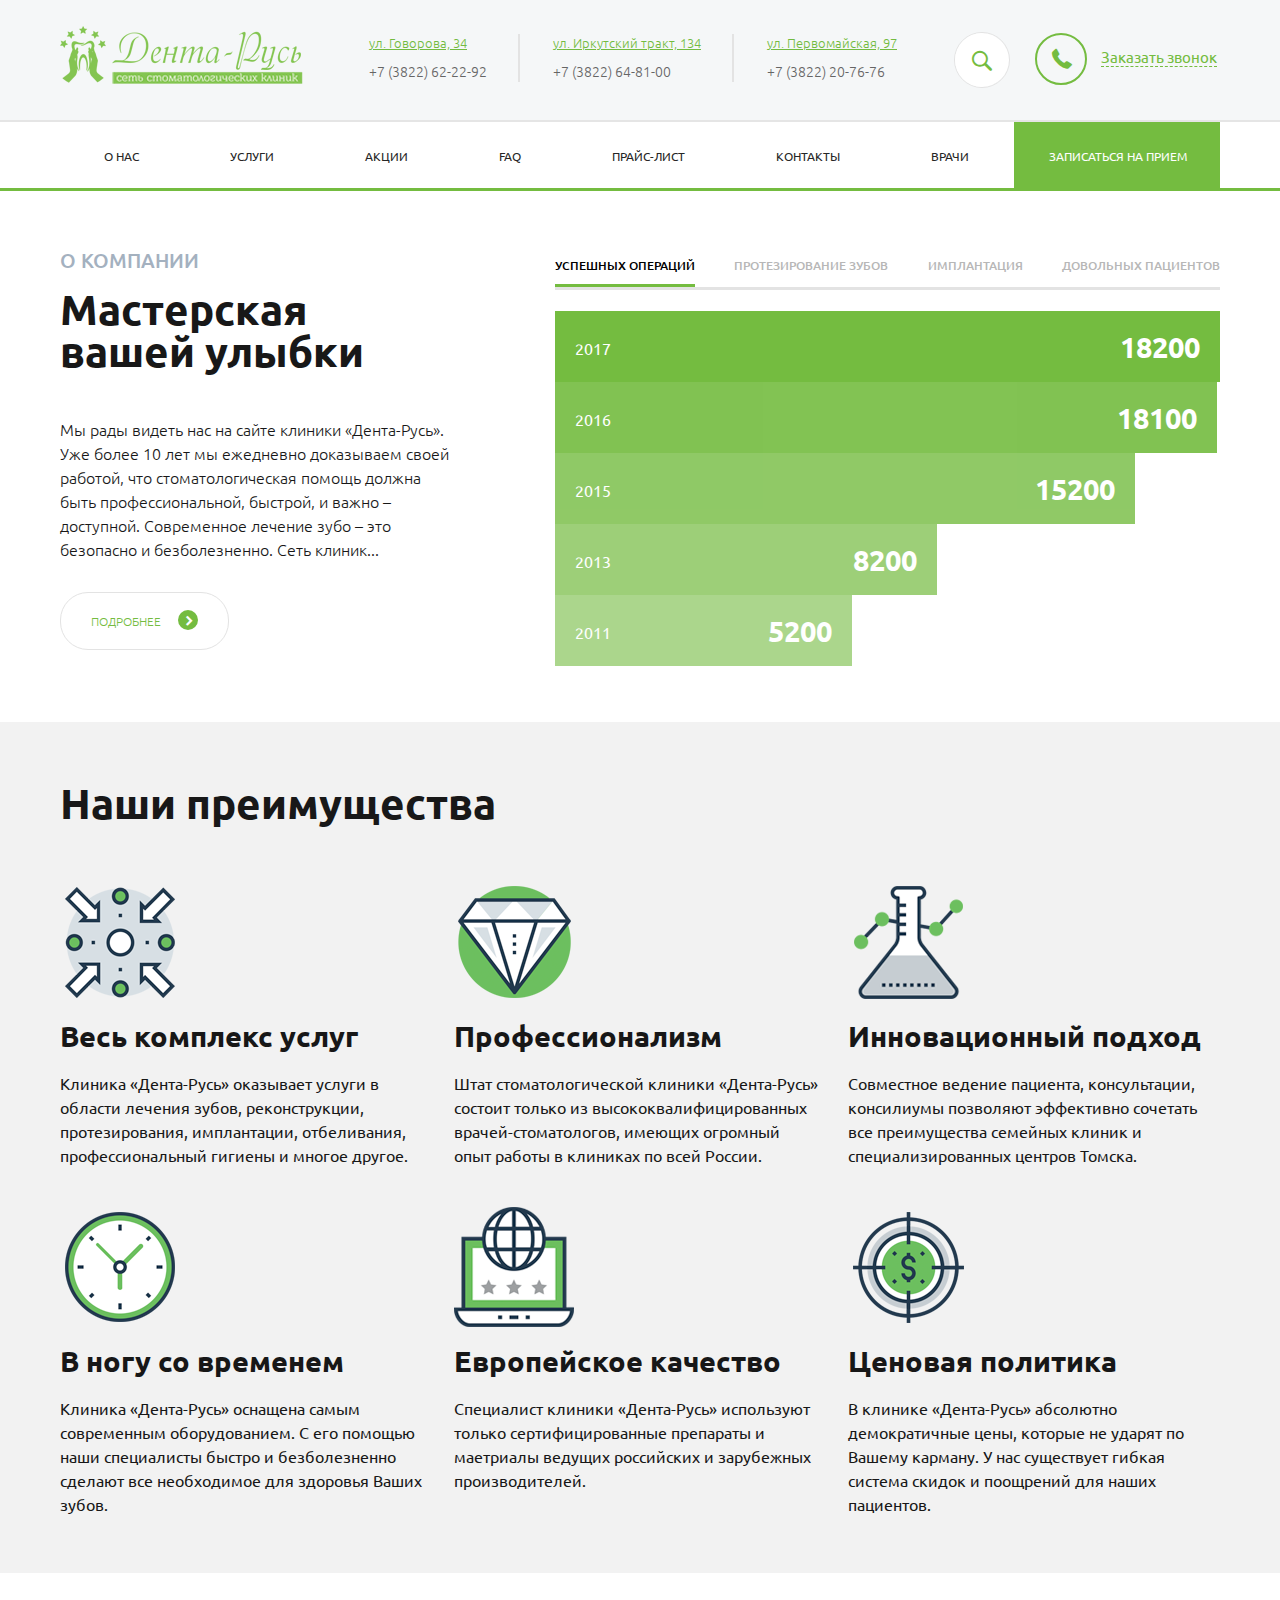
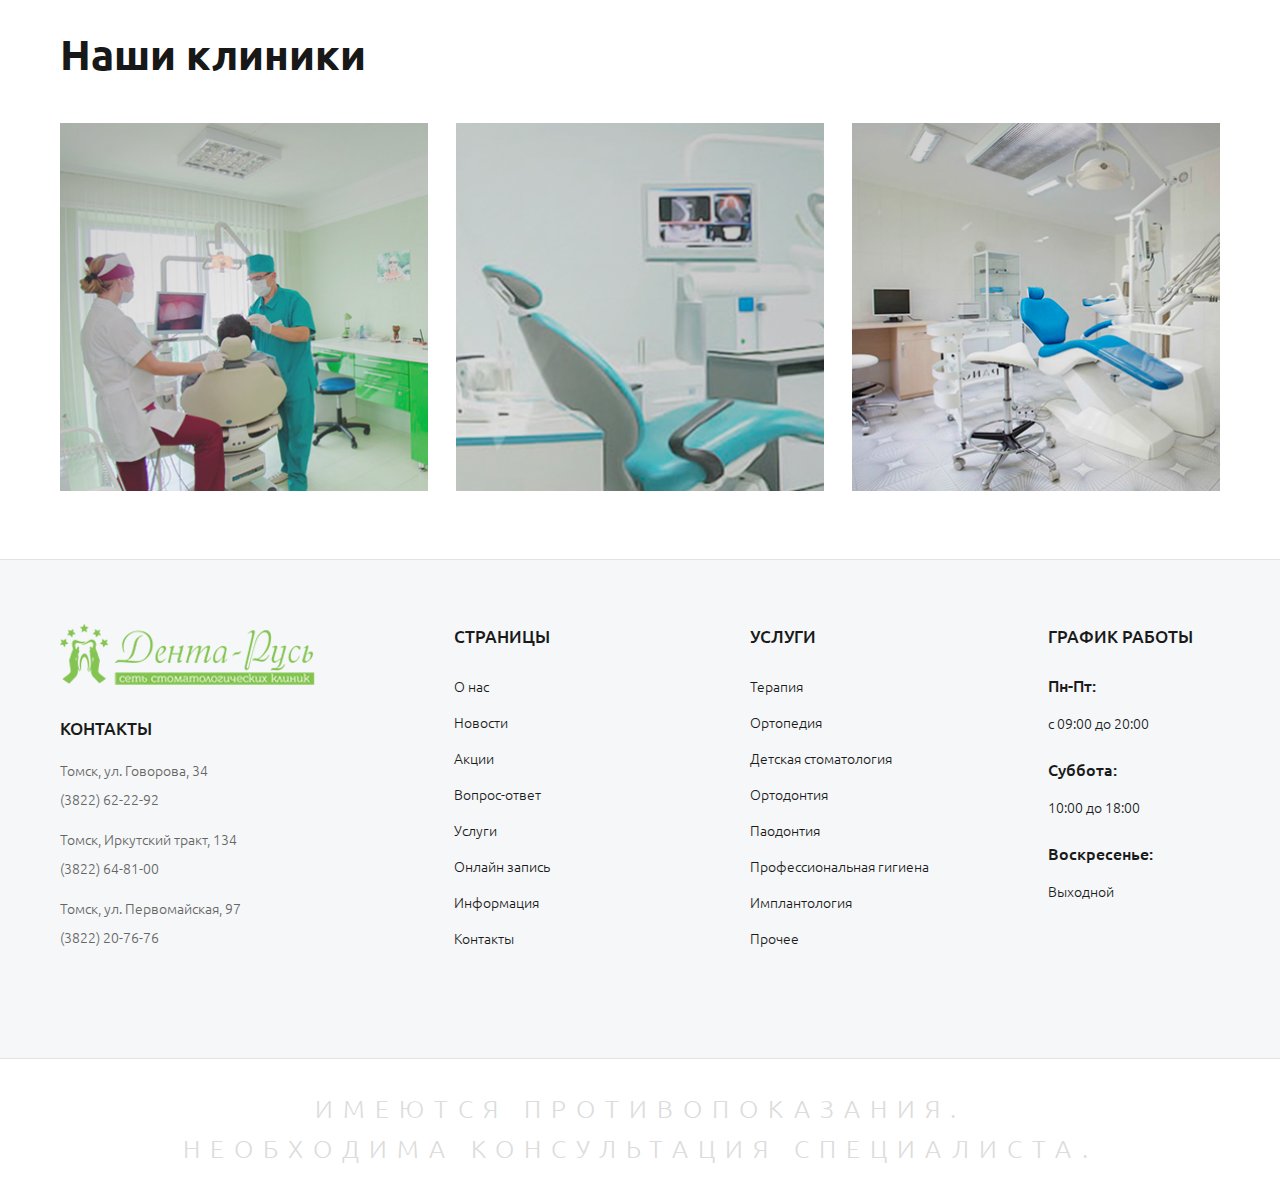
==== about.html @ cd8a2eb1 "no message" ====
<!DOCTYPE html>
<html>
<head>
	<title></title>
	<meta name="keywords" content=''>
	<meta name="servicesiption" content=''>

	<meta http-equiv="Content-Type" content="text/html; charset=utf-8">
	<meta name="viewport" content="width=device-width,minimum-scale=1,maximum-scale=1">
	<link rel="stylesheet" href="css/reset.css" type="text/css">
	<link rel="stylesheet" href="css/jquery.fancybox.css" type="text/css">
	<link rel="stylesheet" href="css/slick.css" type="text/css">
	<link rel="stylesheet" href="css/KitAnimate.css" type="text/css">
	<link rel="stylesheet" href="css/layout.css" type="text/css">
	<link rel="icon" type="image/vnd.microsoft.icon" href="favicon.ico">

	<link rel="stylesheet" media="screen and (min-width: 769px) and (max-width: 1240px)" href="css/layout-tablet.css" />
	<link rel="stylesheet" media="screen and (min-width: 240px) and (max-width: 768px)" href="/bitrix/templates/main/css/layout-mobile.css" />
	

	<meta name="viewport" content="width=1000">

	<script type="text/javascript" src="js/jquery-3.2.1.min.js"></script>
	<script type="text/javascript" src="js/jquery.fancybox.js"></script>
<!-- 	<script type="text/javascript" src="http://maps.google.com/maps/api/js?sensor=false&key=AIzaSyD6Sy5r7sWQAelSn-4mu2JtVptFkEQ03YI"></script> -->
	<script type="text/javascript" src="js/jssor.js"></script>
	<script type="text/javascript" src="js/jssor.slider.js"></script>
	<script type="text/javascript" src="js/TweenMax.min.js"></script>
	<script type="text/javascript" src="js/slick.min.js"></script>
	<script type="text/javascript" src="js/swipe.js"></script>
	<script type="text/javascript" src="js/carousel.lite.js"></script>
	<script type="text/javascript" src="js/css3-mediaqueries.js"></script>
	<script type="text/javascript" src="js/jquery.maskedinput.min.js"></script>
	<script type="text/javascript" src="js/jquery.validate.min.js"></script>
	<script type="text/javascript" src="js/KitProgress.js"></script>
	<script type="text/javascript" src="js/KitAnimate.js"></script>
	<script type="text/javascript" src="js/device.js"></script>
	<script type="text/javascript" src="js/KitSend.js"></script>
	<script type="text/javascript" src="js/main.js"></script>
	

</head>
<body>
<!-- 	<ul class="ps-lines">
		<li class="v" style="margin-left:-580px"></li>
		<li class="v" style="margin-left:580px"></li>
		<li class="v" ></li>
	</ul> -->
	<div class="b b-head clearfix">
		<div class="b-wide-block">
			<div class="header clearfix">
				<div class="b-block">
					<a href="#">
						<div class="logo left"></div>
					</a>
					<ul class="filials left">
						<li class="filial-addr left">
							<a href="#">ул. Говорова, 34</a>
							<p>+7 (3822) 62-22-92</p>									
						</li>
						<li class="filial-addr left">
							<a href="#">ул. Иркутский тракт, 134</a>
							<p>+7 (3822) 64-81-00</p>									
						</li>					
						<li class="filial-addr left">
							<a href="#">ул. Первомайская, 97</a>
							<p>+7 (3822) 20-76-76</p>									
						</li>							
					</ul>	
					<div class="search">
						<div class="open right">
							<div class="icon-search right"></div>
							<form action="#" class="left">
								<input type="text" class="search-text left">
								<input type="submit" value="" class="search-button right">
							</form>
						</div>						
					</div>
					<div class="callback right">
						<a href="#">
							<div class="callback-btn">
								<div class="icon-callback"></div>						
							</div>
							<p>Заказать звонок</p>
						</a>
					</div>
				</div>
			</div>
			<div class="main-menu left">
				<div class="b-block">
					<ul>
						<li>
							<a href="#">О нас</a>
						</li>
						<li>
							<a href="#">Услуги</a>
						</li>
						<li>
							<a href="#">Акции</a>
						</li>
						<li>
							<a href="#">FAQ</a>
						</li>
						<li>
							<a href="#">Прайс-лист</a>
						</li>
						<li>
							<a href="#">Контакты</a>
						</li>
						<li>
							<a href="#">Врачи</a>
						</li>
					</ul>
					<div class="zapis-na-priem right">
						<a href="#">записаться на прием</a>
					</div>
				</div>					
			</div>							
		</div>
	</div>
	<div class="main-content clearfix">
		<div class="p_about">
			<div class="b-wide-block">
				<div class="p_about_b_about">
					<div class="b-block">
						<div class="p_about_b_about_text left">
							<div class="main-content_top_h1">
								<h1 >О компании</h1>
								<h3>Мастерская вашей улыбки</h3>
							</div>
							<p>Мы рады видеть нас на сайте клиники «Дента-Русь». Уже более 10 лет мы ежедневно доказываем своей работой, что стоматологическая помощь должна быть профессиональной, быстрой, и важно – доступной. Современное лечение зубо – это безопасно и безболезненно. Сеть клиник...</p>
								<a href="#" class="p_about_btn b-btn">Подробнее
									<div class="arrow"></div>
								</a>
						</div>
						<div class="p_about_b_about_stats right">
							<div class="p_about_b_about_stats_menu">
								<ul>
									<li class="p_about_b_about_stats_menu_item" data-aboutid="1" data-stats="18200,18100,15200,8200,5200" ><span>Успешных операций</span></li>
									<li class="p_about_b_about_stats_menu_item" data-aboutid="2" data-stats="5000,3000,6000,1000,300"><span>Протезирование зубов</span></li>
									<li class="p_about_b_about_stats_menu_item" data-aboutid="3" data-stats="2000,3000,4500,6000,2300"><span>Имплантация</span></li>
									<li class="p_about_b_about_stats_menu_item" data-aboutid="4" data-stats="9000,600,1000,5000,1000"><span>Довольных пациентов</span></li>
								</ul>
							</div>
							<div class="p_about_b_about_stats_graphic">
								<div data-bar="1" data-year="2017"  class="p_about_b_about_stats_graphic_progressbar">
									<div class="start"></div>
									<div class="end"></div>
								</div>
								<div data-bar="2" data-year="2016" class="p_about_b_about_stats_graphic_progressbar">
									<div class="start"></div>
									<div class="end"></div>
								</div>
								<div data-bar="3" data-year="2015"  class="p_about_b_about_stats_graphic_progressbar">
									<div class="start"></div>
									<div class="end"></div>
								</div>
								<div data-bar="4" data-year="2013"  class="p_about_b_about_stats_graphic_progressbar">
									<div class="start"></div>
									<div class="end"></div>
								</div>
								<div data-bar="5" data-year="2011"  class="p_about_b_about_stats_graphic_progressbar">
									<div class="start"></div>
									<div class="end"></div>
								</div>
							</div>
						</div>
					</div>
				</div>
				<div class="p_about_b_advantages clear">
					<div class="b-block">
						<div class="p_about_b_advantages_header main-content_top_h1">
							<h3>Наши преимущества</h3>
						</div>
						<div class="p_about_b_advantages_pluses clearfix">
							<div class="p_about_b_advantages_pluses_item">
								<div class="p_about_b_advantages_pluses_item_img" style="background-image: url('./i/about-complex-services.png');"></div>
								<h4>Весь комплекс услуг</h4>
								<p>Клиника «Дента-Русь» оказывает услуги в области лечения зубов, реконструкции, протезирования, имплантации, отбеливания, профессиональный гигиены и многое другое.</p>
							</div>
							<div class="p_about_b_advantages_pluses_item" >
								<div class="p_about_b_advantages_pluses_item_img" style="background-image: url('./i/about-proff.png');"></div>
								<h4>Профессионализм</h4>
								<p>Штат стоматологической клиники «Дента-Русь» состоит только из высококвалифицированных врачей-стоматологов, имеющих огромный опыт работы в клиниках по всей России.</p>
							</div>
							<div class="p_about_b_advantages_pluses_item" >
								<div class="p_about_b_advantages_pluses_item_img" style="background-image: url('./i/about-innov.png');"></div>
								<h4>Инновационный подход</h4>
								<p>Совместное ведение пациента, консультации, консилиумы позволяют эффективно сочетать все преимущества семейных клиник и специализированных центров Томска.</p>
							</div>
							<div class="p_about_b_advantages_pluses_item">
								<div class="p_about_b_advantages_pluses_item_img" style="background-image: url('./i/about-modern.png');"></div>
								<h4>В ногу со временем</h4>
								<p>Клиника «Дента-Русь» оснащена самым современным оборудованием. С его помощью наши специалисты быстро и безболезненно сделают все необходимое для здоровья Ваших зубов.</p>
							</div>
							<div class="p_about_b_advantages_pluses_item">
								<div class="p_about_b_advantages_pluses_item_img" style="background-image: url('./i/about-euroqual.png');"></div>
								<h4>Европейское качество</h4>
								<p>Специалист клиники «Дента-Русь» используют только сертифицированные препараты и маетриалы ведущих российских и зарубежных производителей.</p>
							</div>
							<div class="p_about_b_advantages_pluses_item">
								<div class="p_about_b_advantages_pluses_item_img" style="background-image: url('./i/about-price.png');"></div>
								<h4>Ценовая политика</h4>
								<p>В клинике «Дента-Русь» абсолютно демократичные цены, которые не ударят по Вашему карману. У нас существует гибкая система скидок и поощрений для наших пациентов.</p>
							</div>
						</div>					
					</div>
				</div>
				<div class="p_about_b_clinics clearfix">
					<div class="b-block">
						<div class="p_about_b_clinics_header main-content_top_h1">
							<h3>Наши клиники</h3>
							<div class="p_about_b_clinics_galary">
								<div class="p_about_b_clinics_galary_windows">
									<a data-fancybox="gallery" style="background-image: url('./i/stomatolog.jpg');" href="./i/stomatolog.jpg" ></a>
								</div>
								<div class="p_about_b_clinics_galary_windows">
									<a data-fancybox="gallery" style="background-image: url('./i/diagnostika-zubov.jpg');" href="./i/diagnostika-zubov.jpg" ></a>
								</div>
								<div class="p_about_b_clinics_galary_windows">
									<a data-fancybox="gallery" style="background-image: url('./i/abou-galary-3.jpg');" href="./i/abou-galary-3.jpg" ></a>
								</div>
							</div>
						</div>
					</div>
				</div>				
			</div>
		</div>
	</div>
	<div class="b footer clearfix">
		<div class="footer-cont">
			<div class="b-wide-block">
				<div class="b-block">
					<div class="footer-columns">
						<div class="footer-logconts left">
							<div class="footer-logo">
								<a href="#">
									<div class="footer-logo-img left"></div>
								</a>
							</div>
							<div class="footer-contacts">
								<h4>Контакты</h4>
								<ul>
									<li>
										<p>Томск, ул. Говорова, 34</p>
										<p>(3822) 62-22-92</p>
									</li>
									<li>
										<p>Томск, Иркутский тракт, 134</p>
										<p>(3822) 64-81-00</p>
									</li>
									<li>
										<p>Томск, ул. Первомайская, 97</p>
										<p>(3822) 20-76-76</p>
									</li>
								</ul>
							</div>
						</div>
						<div class="footer-pages left">
							<h4>Страницы</h4>
							<ul>
								<li><a href="">О нас</a></li>
								<li><a href="">Новости</a></li>
								<li><a href="">Акции</a></li>
								<li><a href="">Вопрос-ответ</a></li>
								<li><a href="">Услуги</a></li>
								<li><a href="">Онлайн запись</a></li>
								<li><a href="">Информация</a></li>
								<li><a href="">Контакты</a></li>
							</ul>
						</div>
						<div class="footer-services left">
							<h4>Услуги</h4>
							<ul>
								<li><a href="">Терапия</a></li>
								<li><a href="">Ортопедия</a></li>
								<li><a href="">Детская стоматология</a></li>
								<li><a href="">Ортодонтия</a></li>
								<li><a href="">Паодонтия</a></li>
								<li><a href="">Профессиональная гигиена</a></li>
								<li><a href="">Имплантология</a></li>
								<li><a href="">Прочее</a></li>
							</ul>
						</div>
						<div class="footer-shedule left">
							<ul>
								<h4>График работы</h4>
								<li>
									<h6>Пн-Пт:</h6>
									<p>с 09:00 до 20:00</p>
								</li>
								<li>
									<h6>Суббота:</h6>
									<p>10:00 до 18:00</p>
								</li>
								<li>
									<h6>Воскресенье:</h6>
									<p>Выходной</p>
								</li>
							</ul>
						</div>						
					</div>
					<div class="footer-copyright">
						<a href="#"></a>
					</div>
				</div>
			</div>
		</div>
		<div class="footer-sub">
			<p>Имеются противопоказания.<br>Необходима консультация специалиста.</p>
		</div>									
	</div>

	<script type="text/javascript" src="js/about-progress-bar.js"></script>
	<script type="text/javascript" src="js/flex-search.js"></script>
	<script type="text/javascript" src="js/onhover-btn.js"></script>


	<div style="display:none;">
		<a href="#b-popup-error" class="b-error-link fancy" style="display:none;"></a>
		<div class="b-popup" id="b-popup-1">
			<h3>Оставьте заявку</h3>
			<h4>и наши специалисты<br>свяжутся с Вами в ближайшее время</h4>
			<form action="kitsend.php" method="POST" id="b-form-1" data-block="#b-popup-2">
				<div class="b-popup-form">
					<label for="name">Введите Ваше имя</label>
					<input type="text" id="name" name="name" required/>
					<label for="tel">Введите Ваш номер телефона</label>
					<input type="text" id="tel" name="phone" required/>
					<label for="tel">Введите Ваш E-mail</label>
					<input type="text" id="tel" name="email" required/>
					<input type="hidden" name="subject" value="Заказ"/>
					<input type="submit" class="ajax b-orange-butt" value="Заказать">
					<a href="#b-popup-success" class="b-thanks-link fancy" style="display:none;"></a>
				</div>
			</form>
		</div>
		<div class="b-thanks b-popup" id="b-popup-success">
			<h3>Спасибо!</h3>
			<h4>Ваша заявка успешно отправлена.<br/>Наш менеджер свяжется с Вами в течение часа.</h4>
			<input type="submit" class="b-orange-butt" onclick="$.fancybox.close(); return false;" value="Закрыть">
		</div>
		<div class="b-thanks b-popup" id="b-popup-error">
			<h3>Ошибка отправки!</h3>
			<h4>Приносим свои извинения. Пожалуйста, попробуйте отправить Вашу заявку позже.</h4>
			<input type="submit" class="b-orange-butt" onclick="$.fancybox.close(); return false;" value="Закрыть">
		</div>
	</div>
</body>
</html>
---- css/KitAnimate.css ----
.fadeRight,
.fadeLeft,
.fadeIn,
.fadeDown{
	-webkit-transition: all 800ms ease-out;
	   -moz-transition: all 800ms ease-out;
	    -ms-transition: all 800ms ease-out;
	   	 -o-transition: all 800ms ease-out;
			transition: all 800ms ease-out;
}

.fadeRight{
	-webkit-transform: translateX(100px);
	   -moz-transform: translateX(100px);
    	-ms-transform: translateX(100px);
    	 -o-transform: translateX(100px); 
    		transform: translateX(100px);
   	opacity: 0;
}
	.fadeRight-show{
		-webkit-transform: translateX(0px);
		   -moz-transform: translateX(0px);
	    	-ms-transform: translateX(0px);
	    	 -o-transform: translateX(0px); 
	    		transform: translateX(0px);
	    opacity: 1;
	}
.fadeLeft{
	-webkit-transform: translateX(-100px);
	   -moz-transform: translateX(-100px);
    	-ms-transform: translateX(-100px);
    	 -o-transform: translateX(-100px); 
    		transform: translateX(-100px);
   	opacity: 0;
}
	.fadeLeft-show{
		-webkit-transform: translateX(0px);
		   -moz-transform: translateX(0px);
	    	-ms-transform: translateX(0px);
	    	 -o-transform: translateX(0px); 
	    		transform: translateX(0px);
	    opacity: 1;
	}
.fadeDown{
	-webkit-transform: translateY(50px);
	   -moz-transform: translateY(50px);
    	-ms-transform: translateY(50px);
    	 -o-transform: translateY(50px); 
    		transform: translateY(50px);
   	opacity: 0;
}
	.fadeDown-show{
		-webkit-transform: translateY(0px);
		   -moz-transform: translateY(0px);
	    	-ms-transform: translateY(0px);
	    	 -o-transform: translateY(0px); 
	    		transform: translateY(0px);
	    opacity: 1;
	}	
.fadeIn{
   	opacity: 0;
}
	.fadeIn-show{
	    opacity: 1;
	}
.scale{
	-webkit-transition: all 1800ms ease-out;
	   -moz-transition: all 1800ms ease-out;
	    -ms-transition: all 1800ms ease-out;
	   	 -o-transition: all 1800ms ease-out;
			transition: all 1800ms ease-out;
	-webkit-transform: scale(0);
	   -moz-transform: scale(0);
    	-ms-transform: scale(0);
    	 -o-transform: scale(0); 
    		transform: scale(0);
    opacity: 0;
}
	.scale-show{
		-webkit-transform: scale(1);
		   -moz-transform: scale(1);
	    	-ms-transform: scale(1);
	    	 -o-transform: scale(1); 
	    		transform: scale(1);
	    opacity: 1;
	}


/*Кастомные анимации*/
.procAnim-1 .b-proc-high,
.procAnim-2 .b-proc-high,
.procAnim-3 .b-proc-high{
	-webkit-transition: all 1000ms linear;
	   -moz-transition: all 1000ms linear;
	    -ms-transition: all 1000ms linear;
	   	 -o-transition: all 1000ms linear;
			transition: all 1000ms linear;
}
.procAnim-1 .b-proc-high{
	height: 0px;
}
	.procAnim-1-show .b-proc-high{
		height: 80px;
	}
.procAnim-2 .b-proc-high{
	height: 0px;
}
	.procAnim-2-show .b-proc-high{
		height: 120px;
	}
.procAnim-3 .b-proc-high{
	height: 0px;
}
	.procAnim-3-show .b-proc-high{
		height: 210px;
	}
---- css/layout.css ----
@charset "utf-8";


@font-face {
  	font-family: 'Ubuntu-Bold';
  	src: url('../fonts/Ubuntu-Bold.eot?#iefix') format('embedded-opentype'),  
  		url('../fonts/Ubuntu-Bold.woff') format('woff'), 
  		url('../fonts/Ubuntu-Bold.ttf') format('truetype'), 
		url('../fonts/Ubuntu-Bold.svg#Ubuntu-Bold') format('svg');
	font-weight: normal;
	font-style: normal;
}

@font-face {
  font-family: 'Ubuntu-Medium';
  src: url('../fonts/Ubuntu-Medium.eot?#iefix') format('embedded-opentype'),  
	  url('../fonts/Ubuntu-Medium.woff') format('woff'), 
	  url('../fonts/Ubuntu-Medium.ttf')  format('truetype'), 
	  url('../fonts/Ubuntu-Medium.svg#Ubuntu-Medium') format('svg');
  font-weight: normal;
  font-style: normal;
}

@font-face {
  font-family: 'Ubuntu';
  src: url('../fonts/Ubuntu.eot?#iefix') format('embedded-opentype'),  
	  url('../fonts/Ubuntu.woff') format('woff'), 
	  url('../fonts/Ubuntu.ttf')  format('truetype'), 
	  url('../fonts/Ubuntu.svg#Ubuntu') format('svg');
  font-weight: normal;
  font-style: normal;
}

@font-face {
  font-family: 'Ubuntu-Light';
  src: url('../fonts/Ubuntu-Light.eot?#iefix') format('embedded-opentype'),  
	  url('../fonts/Ubuntu-Light.woff') format('woff'), 
	  url('../fonts/Ubuntu-Light.ttf')  format('truetype'), 
	  url('../fonts/Ubuntu-Light.svg#Ubuntu-Light') format('svg');
  font-weight: normal;
  font-style: normal;
}
@font-face {
  font-family: 'icomoon';
  src:  url('../fonts/icomoon.eot?i17qk');
  src:  url('../fonts/icomoon.eot?i17qk#iefix') format('embedded-opentype'),
		url('../fonts/icomoon.ttf?i17qk') format('truetype'),
		url('../fonts/icomoon.woff?i17qk') format('woff'),
		url('../fonts/icomoon.svg?i17qk#icomoon') format('svg');
  font-weight: normal;
  font-style: normal;
}

@font-face {
  font-family: '../fonts/ProximaNova-Semibold';
  src: url('../fonts/ProximaNova-Semibold.eot?#iefix') format('embedded-opentype'),  
  url('../fonts/ProximaNova-Semibold.otf')  format('opentype'),
	     url('../fonts/ProximaNova-Semibold.woff') format('woff'), 
	     url('../fonts/ProximaNova-Semibold.ttf')  format('truetype'), 
	     url('../fonts/ProximaNova-Semibold.svg#ProximaNova-Semibold') format('svg');
  font-weight: normal;
  font-style: normal;
}

html,
body {
	position: relative;
}
body {
	min-width: 1240px;
	text-align: center;
	font-family: 'Ubuntu';
	font-size: 16px;
	line-height: 24px;
	overflow-x: hidden;
	-webkit-text-size-adjust: none;
	color: #ffffff;
}
body {
	background-position: 50% 0;
	background-image: url('../i/body-bgnd.jpg');
	background-size: 1871px;
	background-repeat: repeat-y;
}
a{
	text-decoration: none;
	color: #74bc40;
}
li{
	list-style: none;
}
h1,h2,h3,h4,h5,h6{
	font-weight: 100;
}
label.error{
	display: none !important;
}
input.error,textarea.error{
	border: 1px solid #F00 !important;
	box-shadow: 0 0px 0px 1px #F00;
}
[class^="icon-"]:before, [class*=" icon-"]:before{
  /* use !important to prevent issues with browser extensions that change fonts */
  font-family: 'icomoon' !important;
  speak: none;
  font-style: normal;
  font-weight: normal;
  font-variant: normal;
  text-transform: none;
  line-height: 1;

  /* Better Font Rendering =========== */
  -webkit-font-smoothing: antialiased;
  -moz-osx-font-smoothing: grayscale;
}
.ps-lines{

}
	.ps-lines li.v{
		position: fixed;
		left: 50%;
		height: 100%;
		width: 1px;
		top: 0px;
		background-color: #00ffff;
		opacity: 0.8;
		z-index: 9999;
	}
	.ps-lines li.g{
		position: absolute;
		left: 0px;
		width: 100%;
		height: 1px;
		background-color: #00ffff;
		opacity: 0.8;
		z-index: 9999;
	}
.fancybox-inner{
	overflow: visible !important;
}
.bold{
	font-family: 'PFM';
}
.underline{
	text-decoration: underline;
}
.white{
	color: #FFF;
}
.b{
	position: relative;
}
.b-wide-block{
	position: relative;
	max-width: 1560px;
	width: 100%;
	min-width: 1160px;
	margin: 0px auto;
	background-color: #FFF;
}
.b-block{
	position: relative;
	width: 1160px;
	margin: 0px auto;
}
.b-absolute{
	position: absolute;
	top: 0px;
	left: 50%;
	margin-left: -500px;
}
input::-webkit-input-placeholder {
	color: #434343;
}
input:-moz-placeholder {
	color: #434343;
}
.b-icon{
	position: relative;
}
.b-icon:before{
	background-repeat: no-repeat;
	background-image: url('../i/sprite.png');
	background-size: 289px;
	position: absolute;
	content: "s";
	font-size: 0px;
}
button {
	background-color: transparent;
	border: none;
}
.b-btn {
	font-family: "Ubuntu-Light";
	font-size: 12px;
	text-transform: uppercase;
	color: #74bc40;
	display: inline-block;
	border-radius: 28px;
	height: 56px;
	background-color: #ffffff;
	padding: 0px 20px 0px 30px;
	line-height: 57px;
	cursor: pointer;
}
.arrow {
	display: inline-block;
	height: 20px;
	position: relative;
	top: -1px;
	width: 20px;
	border-radius: 50%;
	background-color: #74bc40;
	line-height: 20px;
	/* padding-bottom: 4px; */
	margin-left: 14px;
	text-align: center !important;
}
.arrow:hover {
	background-color: #74bc40;
}			
.arrow:after {
	font-family: "icomoon";
	font-size: 10px;
	color: #ffffff;
	content: "\e907";
	margin-left: 2px;
}
/*.b-btn:hover {
	color: #ffffff;
	background-color: #74bc40 !important;
	border: 1px solid #74bc40;
}*/
.slick-list {
	position: relative;
}
.b-btn-next {
	display: inline-block;
	height: 45px;
	width: 45px;
	border-radius: 50%;
	border: none;
	background-color: #ffffff;
	box-shadow: 0px 3px 7px rgba(0,0,0,0.14);
	font-family: "icomoon";
	font-size: 16px;
	color: #b9b9b9;
	line-height: 46px;
	cursor: pointer;
}
.b-btn-next:after{
	content: "\e902";
	margin-left: 2px;
}
.b-btn-next:hover {
	background-color: #74bc40;
	color: #ffffff;
	border: 1px solid #74bc40 !important;
}
.b-btn-prev {
	display: inline-block;
	height: 45px;
	width: 45px;
	border-radius: 50%;
	border: none;
	background-color: #ffffff;
	box-shadow: 0px 3px 7px rgba(0,0,0,0.14);
	font-family: "icomoon";
	font-size: 16px;
	color: #b9b9b9;
	line-height: 46px;
	content: "\e903";
	cursor: pointer;
}
.b-btn-prev:after{
	content: "\e903";
	margin-right: 2px;
}
.b-btn-prev:hover {
	background-color: #74bc40;
	color: #ffffff;
	border: 1px solid #74bc40 !important;
}
.hide {
	opacity: 0 !important;
	z-index: -1;
	/*display: none;*/
}
.show {
	opacity: 1 !important;
	transition: opacity 0.25s ease;
}
.b-orange-butt{

}
	.b-orange-butt:hover{
		
	}
.dummy-box {
	display: inline-block;
	height: 300px;
	width: 1160px;
	margin: 0 15px;
	background-color: rgba(24,182,0,0.4);
}
.main-content_top_h1 {
	margin-top: 30px;
	margin-bottom: 54px;
}
.b-head {
}
	.b-head .b-wide-block {
			max-height: 191px;
	}
			.header {
				background-color: #f5f7f8;
				width: 100%;
				height: 94px;
				padding-top: 26px;	
			}
				.logo {
					background-position: 50% 50%;
					background-image: url('../i/logo.png');
					background-size: cover;				
					height: 58px;
					width: 243px;	
				}
					.logo a {
						display: block;
					}
				.filials {
				margin-top: 3px;
				transition: opacity 0.25s ease;
				}
					.filial-addr {
						font-family: "Ubuntu-Light";
						text-align: left;
						/* text-decoration: underline; */
						margin-left: 66px;
						position: relative;
					}
					.filials li:after {
						content: ".";
						font-size: 0;
						color: #f5f7f8;
						box-sizing: border-box;
						display: inline-block;
						height: 48px;
						width: 2px;
						border:1px solid #e3e3e3;
						position: absolute;
						top: 5px;
						right: -33px;
					}
					.filials li:last-child:after {
						display: none;
					} 
						.filial-addr a {
							font-size: 13px;
							color: #73bb40;
							text-decoration: underline; */
						}
						.filial-addr a:hover {
							text-decoration: none;
						}
						.filial-addr p {
							font-size: 14px;
							color: #656565;
							line-height: 32px;
						}
					.vertical-line {
						background-position: 0 0;
						background-size: cover;
						background-repeat: no-repeat;
						background-image: url("../i/vertical-line.png");
						height: 48px;
						width: 2px;
						position: relative;
						left: 30px;
						top: 4px;
					}
				.search {
					font-family: 'icomoon' !important;
					speak: none;
					font-size: 20px;
					font-style: normal;
					font-weight: normal;
					font-variant: normal;
					text-transform: none;
					line-height: 1;
					color: #74bc40;
					border: 1px solid #e3e3e3;
					border-radius: 52px;
					overflow:hidden;
					height: 54px;
					width: 54px;
					position: absolute;
					right: 210px;
					top: 6px;
					transition: width 0.55s ease;
					cursor: pointer;
				}
						.header .b-block .search.maxopacity { 
							width: 600px;
						}
						.filials.maxopacity {
							opacity: 0;
						}
					.search .open {
						border: 2px solid #e3e3e3;
						background-color: #ffffff;
						border-radius: 52px;
						margin-top: -2px;
						margin-right: -2px;
						height: 54px;
						width: 600px;
						text-align: right;
					}
						.search .open .icon-search {
							position: absolute;
							top: 17px;
							right: 17px;
							content: "\e901";
						}
						.search .open .icon-search:before {
  							
						}
							.search .open form {
									/* margin-top: 10px; */
									text-align: right;
									border-style: none;
									width: 100%;
								}							
								.search .open .search-text {
									font-size: 20px;
									color: #656565;
									border-style: none;
									margin-left: 0;
									/* display: inline-block; */
									height: 50px;
									width: 550px;
									padding-left: 20px;
								}
								.search .open .search-button {
									margin-right: 20px;
									display: none;
								}

				.callback  {
					position: relative;
					margin-top: 2px;
					margin-right: 0px;
				}
				.callback .callback-btn.onhover {
					background-color: #74bc40;
					color: #ffffff;
				}		
					.callback a {
						width: 185px;
						box-sizing: border-box;
						display: inline-block;
						height: 52px;
						margin-top: 5px;
					}
					.callback p {
						position: absolute;
						top: 20px;
						right: 3px;
						color: #74bc40;
						border-bottom: 1px dashed #74bc40;
						line-height: 18px;
						/* left: 0px; */
						font-size: 15px;
					}
					.callback p.onhover {
						border-bottom: 0px;
					}
					.callback-btn {
						border: 2px solid #74bc40;
						border-radius: 50%;
						height: 48px;
						width: 48px;
						position: absolute;
						top: 5px;
				}
					.callback .icon-callback {
						content: "\e900";
						position: absolute;
						top: 13px;
						left: 15px;
						font-family: 'icomoon' !important;
						speak: none;
						font-style: normal;
						font-weight: normal;
						font-variant: normal;
						text-transform: none;
						line-height: 1;
						color: #74bc40;
						font-size: 20px;
					}
					.callback .icon-callback.onhover {
						color: #f5f7f8;
					}
			.main-menu {
				width: 100%;
				height: 66px;
				border-top: 2px solid #e5e5e5;
				border-bottom: 3px solid #74bc40;
			}
				.main-menu .b-block {
					overflow:hidden;
				}
					.main-menu .b-block ul{
						display: block;
						float: left;
					}
					.main-menu li {
						display: inline-block;
					}
						.main-menu a {
							font-size: 12px;
							color: #262626;
							text-align: center;
							text-transform: uppercase;
							display: inline-block;
							box-sizing: border-box;
							background-color: #ffffff;
							float: left;
							height: 66px;
							padding: 27px 44px 0;
							margin-right: -1px;
							line-height: 14px;
						}
						.main-menu a:hover {
							background-color: #74bc40;
							color: #ffffff;
						}
			.zapis-na-priem	{
			}
				.b-block .zapis-na-priem a {
					display: inline-block;
					background-color: #74bc40;
					color: #ffffff;
					text-align: center;
					/*margin: 0 auto;*/
					width: 207px;
					padding: 27px 0;
				}
				.b-block .zapis-na-priem a:hover {
					background-color: #68ae36;
				}
.main-content {

}
	.major-slider {
	}
		.main-content .b-wide-block{
		}
			.back-slider {
				
			}
				.back-slide {
					background-position: 50% 50%;
					background-size: cover;
					background-repeat: no-repeat;
					height: 438px;
				}
					.back-slider .slick-dots {
						z-index: 10;
						position: absolute;
						top: 143px;
						left: 50%;
						margin-left: 554px;
						background-color: transparent;
						/* cursor: pointer; */
					}
						.back-slider .slick-dots li{
							width: 40px;
							height: 38px;
							font-size: 0px;
						}
							.back-slider .slick-dots li button {
								width: 40px;
								height: 40px;
								background-color: transparent;
								border: none;
								font-size: 0px;
								cursor: pointer;
							}
							.back-slider .slick-dots li button:after {
								display: inline-block;
								content: ".";
								width: 10px;
								height: 10px;
								border-radius: 50%;
								background-color: #ffffff;
								font-size: 0px;
								border: none;
								margin-top: 0px;
							}
							.back-slider .slick-dots li:hover button:after {
								border-radius: 50%;
								border: 5px solid #7e7e7e !important;
								width: 7px;
								height: 7px;
							}
							.back-slider .slick-dots .slick-active button:after{
								border-radius: 50%;
								border: 5px solid #77bc40 !important;
								width: 7px;
								height: 7px;
							}
							.back-slider .slick-dots .slick-active button:hover:after{
								border-radius: 50%;
								border: 5px solid #77bc40 !important;
								width: 7px;
								height: 7px;
							}							
			.major-slider .b-btn-prev { 
				display: none !important;
			}
			.major-slider .b-btn-next { 
				display: none !important;
			}
					.slider-btns {
						position: absolute;
						left: 50%;
						margin-left: 200px;
					}
					.slider-btns:after {
						width: 6px;
						height: 6px;
						border-radius: 50%;
						background-color: #ffffff;
						position: absolute;					
					}
			.green-circle {
				background-position: 50% 50%;
				background-size: cover;
				background-repeat: no-repeat;
				background-image: url("../i/green-circle.png");
				height: 438px;
				width: 765px;		
				position: absolute;
				right: 50%;
				margin-right: 15px;
				top: 0;
			}
				.front-slider {
					height: 438px;
					position: absolute;
					top: 0;
					left: 50%;
					margin-left: -580px;
					width: 500px;
				}
					.front-slider-align {
						display: table !important;
						height: 438px;
						z-index: 10;
					}
					.front-slide {
						display: table-cell;
						vertical-align: middle;
						text-align: left;
					}
					.front-slide h2 {
						font-family: "Ubuntu-Bold";
						line-height: 40px;
						width: 200px;
						display: inline-block;
						margin-bottom: 20px;
						font-size: 32px;
					}
					.front-slide p {
						font-family: "Ubuntu-Light";
						line-height: 30px;
						width: 440px;
						margin-bottom: 36px;
					}
	.about-company {

	}
		.about-company .b-wide-block {
			background-color: #ffffff;
		}
			.about-company .b-wide-block .b-block {
				padding-top: 112px;
			}
				.about-align-cont {
					
				}
					.left-slider {
						height: 496px;
						width: 742px;
						position: relative;
						margin-bottom: 104px;
					}
						.left-slide {
							background-size: cover;
							background-position: 50% 50%;
							height: 496px;
						}
						.left-slider .b-btn-prev {
							position: absolute;
							right: 104px;
							bottom: -21px;
							/* margin-top: -24px; */
							z-index: 10;
						}
						.left-slider .b-btn-prev:hover {
							border: none !important;
						}
						.left-slider .b-btn-next {
							margin-top: -24px;
							position: absolute;
							right: 46px;
						}
					.right-slider .slick-dots {
						z-index: 9999;
						position: absolute;
						bottom: 0;
						left: -3px;
						margin-bottom: -116px;
						background-color: transparent;
					}
						.right-slider .slick-dots li{
							width: 19px;
							height: 19px;
							font-size: 0px;
							display: inline-block;
						}
							.right-slider .slick-dots li button {
								width: 18px;
								height: 18px;
								background-color: transparent;
								border: none;
								font-size: 0px;
								cursor: pointer;
							}
							.right-slider .slick-dots li button:after {
								display: inline-block;
								content: ".";
								width: 8px;
								height: 8px;
								border-radius: 50%;
								background-color: #ebebeb;
								font-size: 0px;
								border: none;
								margin-top: 0px;
							}
							.right-slider .slick-dots li:hover button:after {
								background-color: #989898;
							}
							.right-slider .slick-dots .slick-active button:after{
								background-color: #74bc40; 
							}
							.right-slider .slick-dots .slick-active button:hover:after{
								background-color: #74bc40; 
							}							
					.right-slider .b-btn-prev { 
						display: none !important;
					}
					.right-slider .b-btn-next { 
						display: none !important;
					}
					.right-slider {
						margin-left: 48px;
						width: 370px;
						text-align: left;
						margin-top: 0;
					}
					.right-slider:before {
						content: "о компании";
						font-family: "Ubuntu-Medium";
						font-size: 20px;
						color: #a4b1bf;
						display: inline-block;
						text-transform: uppercase;
						/* margin-left: 9px; */
						margin-top: 0;
						position: absolute;
						top: -5px;
					}
					.about-text-slide {
						}
						.about-text-slide h2 {
							font-family: "Ubuntu-Bold";
							font-size: 42px;
							line-height: 46px;
							color: #181818;
							margin-top: 32px;
							margin-bottom: 39px;
						}
						.about-text-slide p {
							font-family: "Ubuntu-Light";
							font-size: 16px;
							line-height: 24px;
							color: #171717;
							margin-bottom: 36px;
						}
						.about-text-slide a {
							border: 1px solid #e3e3e3;
							line-height: 56px;
						}		
	.services {

	}
		.services .b-wide-block {
			height: 738px;
			background-image: url("../i/services-bgrnd.jpg");
			background-position: 50% 50%;
			background-size: cover;
			background-repeat: no-repeat; 
		}
			.b-block {

			}
				.services-menu {
					position: absolute;
					/* bottom: 0px; */
					margin-top: 412px;
				}
				.services-menu li {
					display: inline-block;
					height: 110px;
					width: 269px;
					max-width: 400px;
					margin-right: 28px;
					background-color: #ffffff;
					background-color: rgba(255, 255, 255, 0.8);
					float: left;
				}
				.services-menu li:nth-child(4) {
					margin-right: 0px;
					margin-bottom: 24px;
				}
				.services-menu li:nth-child(8) {
					margin-right: 0px;
				}
						.services-menu li button {
							font-family: "Ubuntu";
							font-size: 20px;
							padding-left: 34px;
							/* text-transform: uppercase; */
							text-align: left;
							color: #282828;
							display: table-cell;
							width: 269px;
							height: 110px;
							line-height: 30px;
							vertical-align: middle;
							background-color: transparent;
							cursor:pointer;
							transition: all 250ms ease;
						}
						.services-menu li button:hover {
							color: #74bc40;
							background-color: #ffffff;	
							transition: all 250ms ease;											
						}
						.services-menu li button:active {
							color: #ffffff;
							background-color: #717171;
						}
						#services_menu .active {
							color: #ffffff !important;
							background-color: #717171 !important;
							transition: all 250ms ease;								
						}						
				.services-texts {
					/* width: 450px; */
					position: absolute;
					left: 0px;
				}
				.services-text-container {
					position: absolute;
					display: table;
					height: 398px;
					width: 450px;
					opacity: 0;
				}
					.services-text {
						display: table-cell;
						top: 0;
						text-align: left;
						vertical-align: middle;
					}
						.services-text h3 {
							font-family: "Ubuntu-Bold";
							font-size: 48px;
							color: #181818;
							line-height: 55px;
							margin-bottom: 28px;
						}
						.services-text p {
							font-family: "Ubuntu-Light";
							color: #171717;
						}
					.services-text .show {
						opacity: 1;
					}
				.services-images {
					width: 696px;
					position: absolute;
					top: 0;
					right: 0;
				}
					.services-image {
						position: absolute;
						top: 0;
						right: 0;
						width: 700px;
						height: 738px;
						background-position: 100% 0%;
						background-size: auto auto;
						background-repeat: no-repeat;
						opacity: 0;
					}
					.img_diagnostika {
						background-image: url('../i/services-slide-01.png');
						background-position: 100% 0%;
						background-size: auto auto;						
					}
					.img_terapevt-stom {
						background-image: url('../i/services-slide-02.png');
						background-position: 100% 0%;
						background-size: auto auto;						
					}
					.img_implantation {
						background-image: url('../i/services-slide-01.png');
						background-position: 100% 0%;
						background-size: auto auto;						
					}
					.img_ortodontiya {
						background-image: url('../i/services-slide-02.png');
						background-position: 100% 0%;
						background-size: auto auto;						
					}
					.img_estetic-stom {
						background-image: url('../i/services-slide-01.png');
						background-position: 100% 0%;
						background-size: auto auto;						
					}
					.img_hirurgiya {
						background-image: url('../i/services-slide-02.png');
						background-position: 100% 0%;
						background-size: auto auto;						
					}
					.img_ortopedia {
						background-image: url('../i/services-slide-01.png');
						background-position: 100% 0%;
						background-size: auto auto;						
					}
					.img_gigiena {
						background-image: url('../i/services-slide-02.png');
						background-position: 100% 0%;
						background-size: auto auto;						
					}
	.reviews {

	}
		.reviews .b-wide-block {
			background-color: #ffffff;
			padding-top: 54px;
		}
			.reviews .b-wide-block .b-block {
				/*overflow: hidden;*/
			}
				.reviews-header {
					font-family: "Ubuntu-Bold";
					font-size: 48px;
					line-height: 55px;
					color: #181818;
					text-align: left;
					/* margin-top: 54px; */
					margin-bottom: 38px;
				}
				.review-slide-block {
					width: 1190px;
					margin-left: -34px;
					margin-bottom: 40px;
				}
					.review-single {
						background-color: #fafafa;
						width: 519px;
						margin-top: 18px;
						margin-left: 80px;
						margin-right: 0px; 
					}
						.review-single-head {
							display: table;
							width: 100%;
							margin-top: 30px;
							margin-bottom: 26px;
						}
							.review-single-phot {
								background-position: 50% 50%;
								background-size: cover;
								background-repeat: no-repeat;
								height: 110px;
								width: 110px;
								border-radius: 55px;
								overflow: hidden;
								margin-left: -46px;
							}
							.review-single-name {
								display: table-cell;
								vertical-align: middle;
								width: 200px;
								text-align: left;
							}
								.review-single-name h5{
									font-family: "Ubuntu";
									font-size: 19px;
									line-height: 28px;
									text-transform: uppercase;
									color: #73bb40;
									text-align: left;
									letter-spacing: 1px;
								}
								.review-single-name p{
									font-family: "Ubuntu-Light";
									font-size: 16px;
									line-height: 28px;
									color: #cccccc;
									text-align: left;
								}
							.review-single-head .b-btn {
								border: 1px solid #e3e3e3;
								background-color: transparent;
							}
							.review-btn {
								display: table-cell;
								vertical-align: middle;
								text-align: right;
								padding-right: 44px;
								width: 175px;
							}
					.review-single-text {
						overflow: hidden;
						color: #1f1f1f;
						text-align: left;
						/* display: table-cell; */
						vertical-align: middle;
						height: 150px;
						padding: 0 45px 0px 45px;
						margin-bottom: 30px;
					}
						.review-single-text p {
							/* margin-left: 45px; */
							width: 445px;
						}
					.review-slide-block  .b-btn-prev {
						position: absolute;
						/* border: 1px solid #b9b9b9; */
						right: 82px;
						bottom: -23px;
						/* box-shadow: none; */
						z-index: 10;
					}
					.review-slide-block  .b-btn-prev:hover {
						border: none !important;
					}
					.review-slide-block  .b-btn-next {
						/* border: 1px solid #b9b9b9; */
						position: absolute;
						/* box-shadow: none; */
						right: 24px;
						bottom: -23px;
					}					
				.review-more {padding-bottom: 50px;}
					.review-more-cont {
						/* margin: 0 auto; */
						/* width: 300px; */
						text-align: left;
					}
						.review-reply {
							display: inline-block;
							margin-left: 40%;
						}
						.review-reply a{
							font-family: "Ubuntu-Medium";
							font-size: 12px;
							color: #ffffff;
							background-color: #74bc40;
							padding-right: 30px;
						}
						.review-reply a:hover {
							background-color: #589b27;
						}
						.review-reply .b-btn:after {
							display: none;							
						}		
						.review-all {
							display: inline-block;
							margin-left: 23px;
						}
						.review-all a{
							font-size: 14px;
							font-family: "Ubuntu";
							text-decoration: underline;
							line-height: 54px;
							display: inline-block;
						}
						.review-all a:hover {
							text-decoration: none;
						}
	.map {

	}
		.map .b-wide-block {
			height: 531px;
		}
			.map-block {
/*				background-position: 50% 50%;
				background-size: cover;
				background-repeat: no-repeat;
				background-image: url("../i/map.jpg");*/
				height: 531px;
			}
			.map-cont {
				position: absolute;
				height: 334px;
				width: 332px;
				left: 50%;
				margin-left: 168px;
				padding: 34px 40px 0;
				top: 90px;
				text-align: left;
				background-color: rgba(255,255,255,0.8);
				box-shadow: 0px 2px 6px #b9b9b9;
			}
			.gov, .irk, .perv {
				transition: opacity 0.5s ease;
			}
			.map-cont-close {
				height: 24px;
				width: 24px;
				border-radius: 50%;
				border: 1px solid #b9b9b9;
				background-color: #ffffff;
				position: absolute;
				top: 33px;
				right: 35px;
				cursor: pointer;
			}
			.map-cont-close:hover {
				background-color: #74bc40;
				border: 1px solid #74bc40;
			}			
			.map-cont-close:after {
				font-family: "icomoon";
				font-size: 15px;
				color: #b9b9b9;
				content: "\e906";
				margin-left: 5px;
				line-height: 25px;
			}
			.map-cont-close:hover:after {
				color: #ffffff;
			}
				.map-cont h6 {
					font-family: "Ubuntu-Medium";
					font-size: 16px;
					line-height: 40px;
					color: #1a1a1a;
				}
					.map-cont-head {
						text-align: left;
						color: #242424;
						margin-bottom: 11px;
					}
						.map-cont-head h5 {
							font-family: "Ubuntu-Medium";
							font-size: 30px;
							line-height: 42px;				
						}
						.map-cont-head p {
							font-family: "Ubuntu-Medium";
							line-height: 23px;
							color: #bbb7b7;
							text-transform: uppercase;
						}				
						.map-cont-addr {
							display: inline-block;
							/* margin-right: 40px; */
							width: 208px;
						}
							.map-cont-addr ul li:nth-child(1) p:before{
								font-family: "icomoon";
								font-size: 14px;
								content: "\e904";
								color: #74bc40;
								margin-right: 5px;
							}
							.map-cont-addr ul li:nth-child(2) p:before{
								font-family: "icomoon";
								font-size: 13px;
								content: "\e900";
								color: #74bc40;
								margin-right: 5px;
							}
							.map-cont-addr ul li:nth-child(3) p:before{
								font-family: "icomoon";
								font-size: 10px;
								content: "\e905";
								color: #74bc40;
								margin-right: 5px;
							}												
							.map-cont-addr h5 {
								font-family: "Ubuntu-Medium";
								font-size: 16px;
								line-height: 40px;
								color: #1a1a1a;
							}
							.map-cont-addr p {
								font-family: "Ubuntu-Light";
								font-size: 14px;
								line-height: 35px;
								color: #202020;						
							}						
						.map-cont-shedule {
							font-family: "Ubuntu-Medium";
							font-size: 14px;
							line-height: 24px;
							display: inline-block;
						}
							.map-cont-shedule h5 {
								font-family: "Ubuntu-Medium";
								font-size: 16px;
								line-height: 40px;
								color: #1a1a1a;						
							}
							.map-cont-shedule p {
								font-family: "Ubuntu-Medium";
								font-size: 14px;
								line-height: 13px;
								color: #1a1a1a;
								margin-bottom: 11px;
							}	
							.map-cont-shedule h6 {
								font-family: "Ubuntu-Light";
								font-size: 14px;
								line-height: 36px;
								color: #1a1a1a;
							}	


	.footer {
	}
		.footer-cont {
		}
			.footer-cont .b-wide-block {
				background-color: #f5f7f8;
				border-top: 1px solid #e3e3e3;
				border-bottom: 1px solid #e3e3e3;
				text-align: left;
			}
				.footer-cont .b-block {
				padding-top: 64px;
				height: 334px;
				padding-bottom: 100px;
				}
					.footer-columns {
						/* padding-top: 64px; */
					}
						.footer-columns h4 {
							font-family: "Ubuntu-Medium";
							font-size: 17px;
							line-height: 26px;
							color: #1a1a1a;
							text-transform: uppercase;
						}
						.footer-columns a {
							display: inline-block;
							font-family: "Ubuntu-Light";
							font-size: 14px;
							line-height: 36px;
							color: #1a1a1a;
						}						
						.footer-columns a:hover {
							text-decoration: underline;
							color: #74bc40;
						}
						.footer-columns p {
							font-family: "Ubuntu-Light";
							font-size: 14px;
							line-height: 36px;
							color: #1a1a1a;
						}
						.footer-logconts {
							width: 255px;
							margin-right: 12%; /*140px*/
						}
							.footer-logo {
							margin-bottom: 26px;
							}
							.footer-logo-img {
								background-position: 50% 50%;
								background-image: url("../i/logo-footer.png");
								background-size: cover;				
								height: 61px;
								width: 255px;	
							}
								.footer-logo-img a {
									display: block;
								}
							.footer-contacts {
							}	
								.footer-contacts h4 {
									margin-bottom: 14px;
								}							
								.footer-contacts p {
									color: #656565;
									line-height: 29px;
								}					
								.footer-contacts li {
									margin-bottom: 11px;
								}
						.footer-pages {
							margin-right: 200px;
						}
							.footer-pages ul {
								margin-top: 18px;
							}
						.footer-services {
							margin-right: 119px;
						}
							.footer-services ul {
								margin-top: 18px;
							}
						.footer-shedule {
							}							
							.footer-shedule li {
									margin-bottom: 8px;
								}							
							.footer-shedule h4 {
								margin-bottom: 15px;
							}
							.footer-shedule h6 {
								font-family: "Ubuntu-Medium";
								font-size: 16px;
								line-height: 40px;
								color: #1a1a1a;
							}
			.footer-copyright {
				position: absolute;
				right: 0;
				bottom: 40px;
				background-position: 50% 50%;
				background-image: url("../i/copyright-redder.png");
				background-size: cover;
				height: 16px;
				width: 93px;
			}
				.footer-copyright a {
					display: block;
					height: 16px;
					width: 93px;					
				}
		.footer-sub {
		}
			.footer-sub p {
			font-family: "Ubuntu-Light";
			font-size: 25px;
			line-height: 40px;
			color: #dcdcdc;
			letter-spacing: 10px;
			margin-top: 29px;
			padding-bottom: 32px;
			text-transform: uppercase;
			}
/*Адаптировал под таблеты*/

/*Страница услуг*/
.main-content {

}
	.b-wide-block {

	}
		.b-block {

		}
			.p_services {
				text-align: left;
				color: #252525;
				padding-bottom: 50px;
			}
					.main-content_top_h1 h1 {
						font-family: "Ubuntu-Medium";
						font-size: 20px;
						line-height: 55px;
						text-transform: uppercase;
						color: #a4b1bf;
					}
					.main-content_top_h1 h3 {
						font-family: "Ubuntu-Bold";
						font-size: 42px;
						line-height: 42px;
						color: #181818;
					}				
				.p_services_menu {
				width: 1190px;
				margin-left: -15px;
				line-height: 0px; /* bag margin */
				}
					.p_services_menu_item{
						display: inline-block;
						margin-left: 15px;
						margin-right: 15px;
						margin-bottom: 25px;
						float: left;
						position: relative;
						width: 267px;
						background-color: #f1f1f1;
					}		
						.p_services_menu_item a {
							font-family: "Ubuntu-Medium";
							font-size: 20px;
							line-height: 24px;
							text-transform: uppercase;
							color: #282828;
							display: table-cell;
							padding: 28px 34px 32px 40px;
							box-sizing: border-box;
							height: 200px;
							width: 267px;
							cursor: pointer;
							vertical-align: bottom;
							transition: all 200ms ease;
							-moz-transition:all 200ms ease;
							-webkit-transition:all 200ms ease;
						}
						.p_services_menu_item a:hover span {
							color: #74bc40;
							text-decoration: underline;
						}
						.p_services_menu .active a{
							color: #ffffff;
							background-color: #74bc40;
						}		
						.p_services_menu .active a:before{
							color: #ffffff;
						}	
						.p_services_menu .active a:hover span{
							color: #ffffff;
							text-decoration: none;
						}		
						.p_services_menu .active a:hover:before{
							color: #ffffff;
						}																
						.p_services_menu_item a:hover:before {
							color: #000000;
						}						
						.p_services_menu_item a:before {
							display: block;
							font-family: 'icomoon' !important;
							speak: none;
							font-style: normal;
							font-weight: normal;
							font-variant: normal;
							text-transform: none;
							line-height: 1;
							font-size: 66px;
							color: #757575;
							margin-bottom: 24px;
							text-decoration: initial;
						}
				.p_services_menu_info_container {
					
					/* width: 1560px; */
					/*overflow: hidden; */
					/* float: left; */
					visibility: hidden;
					transition: all 400ms ease;
					-moz-transition:all 400ms ease;
					-webkit-transition:all 400ms ease;					
				}
				.p_services_menu .p_services_menu_info_container {
					display: inline-block;				
				}
				.p_services_menu_info {
					overflow: hidden;
					position: relative;
					text-align: left;
					background-image: url('../i/services-info-bgnd.png');
					background-position: 50% 50%;
					background-size: cover;
					background-repeat: no-repeat;
					transition: all 400ms ease;
					-moz-transition:all 400ms ease;
					-webkit-transition:all 400ms ease;					
					width: 1560px;
					height: 0px;
					margin-left: -185px;
					visibility: visible;
					top: -25px;
				}
				.serv_info_show {
					height: 537px;
					margin-bottom: 0px;
					visibility: visible;
					transition: all 400ms ease;
					-moz-transition:all 400ms ease;
					-webkit-transition:all 400ms ease;					
				}
				.p_services_menu .slick-dots {
					display: none !important;
				}
				.p_services_menu .p_services_menu_info_slider {
					display: block;
				}				
				.p_services_menu_info_slider {
					display: none;
				}
				.p_services_menu_info_slider_items {
					position: relative;
				}
				.services_slide_close_btn {
					top: 22px;
					right: 12px;
					width: 29px;
					height: 29px;
				}
				.services_slide_close_btn:after {
					font-size: 19px;
					line-height: 30px;
				}				
				.p_services_menu_info_triangle {
					/* display: block; */
					height: 31px;
					width: 100%;
					/* margin-bottom: 66px; */
					overflow: hidden;
				}
				.p_services_menu_info_triangle_im {
					/* position: absolute; */
					transition: all 300ms ease;
					-moz-transition:all 300ms ease;
					-webkit-transition:all 300ms ease;					
					margin-left: -933px;
					height: 31px;
					width: 2500px;
					background-image: url('../i/services-info-triangle.png');
					background-position: 50% 50%;
					background-size: cover;
					background-repeat: no-repeat;
				}
				.item_0 {
					margin-left: -930px;
					margin-top: 0px;
				}
				.item_1 {
					margin-left: -636px;
					margin-top: 0px;
				}
				.item_2 {
					margin-left: -336px;
					margin-top: 0px;
				}
				.item_3 {
					margin-left: -40px;
					margin-top: 0px;
				}												
					.p_services_menu_info_img {
						background-image: url('../i/services-tooth.png');
						background-position: 50% 0%;
						background-repeat: no-repeat;
						height: 600px;
						width: 600px;
						position: absolute;
						right: 0;
					}
					.p_services_menu_info_text {
						width: 494px;
						padding-top: 65px;
					}
					.p_services_menu_info_text h3{
						font-family: "Ubuntu-Bold";
						font-size: 40px;
						line-height: 55px;
						color: #181818;
						margin-bottom: 25px;
					}
					.p_services_menu_info_text p{
						font-family: "Ubuntu-Light";
						color: #171717;
						margin-bottom: 38px;
						line-height: 24px;
					}
					.p_services_menu_info_urls {
						display: inline-block;
						width: 600px;
						margin-bottom: 30px;
						background-color: transparent;
					}					
					.p_services_menu_info_urls a{
						display: block;
						font-family: "Ubuntu";
						font-size: 15px;
						text-decoration: underline;
						line-height: 19px;
						color: #757575 !important;
						width: 154px;
						height: 40px;
						margin-bottom: 26px;
						margin-right: 44px;
						background-color: transparent !important;
					}
					.p_services_menu_info_urls a:hover {
						color: #74bc40 !important;
						background-color: transparent !important;
					}
					.p_services_menu_info_urls li{
						float: left;
						
					}					
/*конец Страница услуг*/
/*doctors page*/
.b-wide-block {

}
	.b-block {

	}
		.p_doctors {
			text-align: left;
			padding-bottom: 50px;
		}
			.p_doctors_menu {
				color: #181815;
				/* width: 1188px; */
			}
				.p_doctors_menu_item {
					display: inline-block;
					height: 365px;
					width: 365px;
					margin-right: 32px;
					background-position: 50% 50%;
					background-repeat: no-repeat;
					background-size: cover;
					overflow: hidden;
					cursor: pointer;
					float: left;
					margin-bottom: 6px;
					position: relative;
				}
				.p_doctors_menu_item:nth-child(4n-1) {
					margin-right: 0px;
				}		
					.p_doctors_menu_vcard {
						width: 100%;
						padding: 24px 30px 0px 30px;
						bottom: 0;
						background-color: rgba(116,188,64,0.9);
						transition: all 300ms ease;
						-moz-transition:all 300ms ease;
						-webkit-transition:all 300ms ease;
						box-sizing: border-box;
						position: absolute;
					}
					.p_doctors_menu_item:hover 	.p_doctors_menu_vcard {
						padding-bottom: 26px;
						transition: all 300ms ease;
						-moz-transition:all 300ms ease;
						-webkit-transition:all 300ms ease;
					}									
						.p_doctors_menu_vcard h5{
							text-transform: uppercase;
							font-family: "Ubuntu-Bold";
							font-size: 22px;
							line-height: 26px;
							color: #ffffff;
						}
						.p_doctors_menu_vcard h6{
							text-transform: uppercase;
							font-family: "Ubuntu-Medium";
							font-size: 16px;
							line-height: 24px;
							color: #ffffff;
							margin-bottom: 20px;						
						}											
						.p_doctors_menu_vcard p{
							font-family: "Ubuntu-Light";
							font-size: 16px;
							line-height: 0px;
							color: #ffffff;
							opacity: 0;
							transition: all 300ms ease;
							-moz-transition:all 300ms ease;
							-webkit-transition:all 300ms ease;								
						}		
						.p_doctors_menu_item:hover 	.p_doctors_menu_vcard p {
							opacity: 1;
							line-height: 18px;
							transition: all 300ms ease;
							-moz-transition:all 300ms ease;
							-webkit-transition:all 300ms ease;
						}																																				
	.footer .p_doctors_slider {
		display: none;
	}
	.p_doctors_slider {
		text-align: left;
		color: #181815;

	}
	.p_doctors_slider_cont {
		height: 0px;
		width: 1560px;
		margin-top: -6px;
		margin-left: -200px;
		margin-bottom: 30px;
		overflow: hidden;
		display: inline-block;
		transition: all 400ms ease;
		-moz-transition:all 400ms ease;
		-webkit-transition:all 400ms ease;
	}	
		.p_doctors_slide {
			position: relative;
			transition: all 400ms ease;
			-moz-transition:all 400ms ease;
			-webkit-transition:all 400ms ease;			
			width: 1560px;
		}
	.doct_info_show {
		height: 1212px;
		visibility: visible;
		transition: all 400ms ease;
		-moz-transition:all 400ms ease;
		-webkit-transition:all 400ms ease;
	}					
			.p_doctors_menu_info_triangle {
				position: absolute;
				height: 31px;
				width: 100%;
				overflow: hidden;
			}
				.p_doctors_menu_info_triangle_im {
					position: absolute;
					transition: all 300ms ease;
					-moz-transition:all 400ms ease;
					-webkit-transition:all 400ms ease;					
					left: -579px;
					height: 31px;
					z-index: 10;
					width: 2510px;
					background-image: url('../i/services-info-triangle.png');
					background-position: 50% 50%;
					background-size: auto;
					background-repeat: no-repeat;
				}
				.p_doctors_menu .item_0 {
					margin-left: -305px;
				}
				.p_doctors_menu .item_1 {
					margin-left: 95px;
				}
				.p_doctors_menu .item_2 {
					margin-left: 485px;
				}				
			.p_doctors_slide_top {
				position: relative;
			}

				.p_doctors_slide_img {
					background-repeat: no-repeat;
					width: 100%;
					height: 596px;
					position: absolute;
				}
				.p_doctors_slide_top .b-block {
				height: 596px;
				/* padding-top: 100px; */
				}
					.p_doctors_slide_text {
						padding-top: 111px;
						width: 665px;
					}
						.p_doctors_slide_text h4 {
							line-height: 24px;
							color: #ffffff;
							font-size: 36px;
							font-family: "Ubuntu-bold";
							margin-bottom: 24px;
						}
						.p_doctors_slide_text h5 {
							font-family: "Ubuntu-medium";
							font-size: 20px;
							line-height: 20px;
							text-transform: uppercase;
							color: #7a7a7a;
							margin-bottom: 31px;
						}
						.p_doctors_slide_text p {
							font-family: "Ubuntu-Light";
							color: #ffffff;
							margin-bottom: 50px;
							font-size: 16px;
							display: block;
							width: 586px;
						}
						.p_doctors_slide_text a {
							font-family: "Ubuntu-medium";
							font-size: 12px;
						}
						.p_doctors_slide_btn {
							padding-right: 25px;
						}
					.p_doctors_slide_close_btn {
						top: 54px;
						right: 12px;
						height: 29px;
						width: 29px;
					}
					.p_doctors_slide_close_btn:after {
						font-size: 20px;
						line-height: 30px;
					}					
			.p_doctors_slide_bott {
				padding: 54px 0 34px;
				background-color: #f3f3f3;
			}
				.p_doctors_slide_bott h6 {
					font-family: "Ubuntu-Medium";
					font-size: 18px;
					margin-bottom: 22px;
				}
				.p_doctors_slide_bott ul {
					margin-bottom: 20px;
				} 
					.p_doctors_slide_bott li {
						list-style-type: disc;
						list-style-position: inside;
						font-family: "Ubuntu-Light";
						font-size: 16px;
						line-height: 30px;
					}
				.p_doctors_menu .slick-dots {
					display: none !important;
				}							
/*doctors page*/
/*about page begin*/
	.p_about {
		text-align: left;
	}
	.p_about p{
		color: #171717;
	}
		.b-wide-block {

		}
			.p_about_b_about {

			}
				.b-block {

				}
					.p_about_b_about_text {
						width: 390px;
						padding: 12px 0 72px 0;
					}				
						.p_about .main-content_top_h1 {
							margin-bottom: 45px;
						}
							.p_about_b_about_text p{
								font-family: "Ubuntu-Light";
								margin-bottom: 31px;
							}

							.p_about .p_about_btn {
								border: 1px solid #e3e3e3;
								padding-right: 30px;
							}
					.p_about_b_about_stats {
						height: 100px;
						width: 665px;
						padding: 65px 0px;
						color: #252525;
					}
						.p_about_b_about_stats_menu {
							border-bottom: 3px solid #e3e3e3;
							margin-bottom: 21px;
						}
							.p_about_b_about_stats_menu ul {
								text-align: justify;
								line-height: 0;
								font-size: 1px;
								text-justify: newspaper;
								zoom:1;
								text-align-last: justify;
							}
					        .p_about_b_about_stats_menu ul:after {
								width: 100%;
								height: 0px;
								visibility: hidden;
								overflow: hidden;
								content: '';
								display: inline-block;
					        }	
								.p_about_b_about_stats_menu .active {
									color: #000000;
									height: 28px;
									border-bottom: 3px solid #74bc40;									
								}					        				
								.p_about_b_about_stats_menu_item {
									display: inline-block;
									text-align: left;
									font-family: "Ubuntu-Medium";
									font-size: 12px;
									color: #b7b7b7;
									text-transform: uppercase;
									cursor: pointer;
									height: 28px;
									border-bottom: 3px solid transparent;
									line-height: normal;
									vertical-align: top;
									/*display : inline;
									zoom : 1;*/
									transition: all 250ms ease;
									-moz-transition:all 250ms ease;
									-webkit-transition:all 250ms ease;									
								}
								.p_about_b_about_stats_menu_item:hover {
									color: #000000;
									height: 28px;
									border-bottom: 3px solid #74bc40;
								}	
									.p_about_b_about_stats_menu_item span {
										line-height: 20px;
									}							
						.p_about_b_about_stats_graphic {
								
						}
							.p_about_b_about_stats_graphic_progressbar {
								position: relative;
								width: 0px;
								height: 71px;
								background-color: #74bc40;
								transition: all 250ms ease;
								-moz-transition:all 350ms ease;
								-webkit-transition:all 350ms ease;
							}
							.p_about_b_about_stats_graphic_progressbar .start {
								position: absolute;
							}
							.p_about_b_about_stats_graphic_progressbar .start {
								font-family: "Ubuntu";
								font-size: 16px;
								color: #ffffff;
								content: "2017";
								line-height: 74px;
								margin-left: 20px;
							}
							.p_about_b_about_stats_graphic_progressbar .end {
								position: absolute;
								right: 20px;
							}
							.p_about_b_about_stats_graphic_progressbar .end {
								font-family: "Ubuntu-Bold";
								font-size: 29px;
								color: #ffffff;
								content: "2018";
								line-height: 73px;
								/* right: 20px; */
								/* position: absolute; */
							}

	.p_about_b_advantages {
		background-color: #f2f2f2;
	}
		.p_about_b_advantages h4 {
			font-family: "Ubuntu-Bold";
			font-size: 29px;
			color: #171717;
			margin-bottom: 23px;
		}
			.p_about_b_advantages .b-block {
				padding: 30px 0 30px;
			}
				.p_about_b_advantages_header {
					display: inline-block;
				}
				.p_about_b_advantages_pluses {
					width: 1190px;
					margin-left: -15px;
				}
					.p_about_b_advantages_pluses_item {
						display: inline-block;
						width: 364px;
						margin: 0 15px;
						padding: 13px 0 27px 0;
						float: left;
						}
						.p_about_b_advantages_pluses_item_img {
							background-size: auto auto;
							background-position: 50% 50%;
							background-repeat: no-repeat;
							height: 120px;
							width: 120px;
							margin-bottom: 22px;
						}
	.p_about_b_clinics {padding: 30px 0 18px;}
		.b-block {

		}
			.p_about_b_clinics_header {

			}
				.p_about_b_clinics_header h3 {
					margin-bottom: 48px;
				}
			.p_about_b_clinics_galary {
				width: 1190px;
				margin-left: -12px;
			}
				.p_about_b_clinics_galary_windows {
					display: inline-block;
					position: relative;
					overflow: hidden;
					height: 368px;
					width: 368px;
					margin: 0 12px;
				}
					.p_about_b_clinics_galary_windows a{
						display: block;
						position: absolute;
						background-size: 370px 370px;
						background-position: 50% 50%;
						background-repeat: no-repeat;
						height: 393px;
						width: 393px;
						margin: -12px -12px;
						transition: all 200ms ease;
						-moz-transition:all 200ms ease;
						-webkit-transition:all 200ms ease;
					}
					.p_about_b_clinics_galary_windows a:hover{
						background-size: 393px 393px;
						transition: all 200ms ease;
						-moz-transition:all 200ms ease;
						-webkit-transition:all 200ms ease;
					}	
					.p_about_b_clinics_galary_windows a:after {
						position: absolute;
						font-family: "icomoon";
						font-size: 40px;
						content: "\e913";
						color: #ffffff;
						bottom: 60px;
						right: 40px;
						opacity: 0;
						transition: all 200ms ease;
						-moz-transition:all 200ms ease;
						-webkit-transition:all 200ms ease;						
					}
					.p_about_b_clinics_galary_windows a:hover:after {
						font-size: 60px;
						opacity: 1;
						transition: all 200ms ease;
						-moz-transition:all 200ms ease;
						-webkit-transition:all 200ms ease;						
					}					
/*about page end*/

.b-1{
	
}
.fancyback {
	background: #74bc40 !important;
	opacity: 1 !important;
}
.b-popup {
	width: 1160px;
	clear: both;
	font-size: 18px;
	color: #ffffff;
	margin: 0px !important;
	background: none !important;
	padding: 0px !important;
	margin-top: 83px !important;
	overflow: visible !important;
}
.b-popup h3 {
	font-size: 39px;
	font-family: 'Ubuntu-Bold';
	margin-bottom: 50px;
	line-height: 39px;
}
.b-popup label {
	font-family: "Ubuntu-Medium";
}
.b-popup .left {
	float: left;
	width: 665px;
}
.name, .phone {
	display: inline-block;
}
.name {
	margin-right: 46px;
}
.textblock {
	margin-top: 47px;
}
.left input {
	background: none;
	border: none;
	border-bottom: 2px solid #ffffff;
	width: 297px;
	padding-top: 19px;
	padding-bottom: 9px;
	font-size: 22px;
	color: #ffffff;
	font-family: "Ubuntu-Light";
}
.left input::-webkit-input-placeholder,
.left textarea::-webkit-input-placeholder {
	color: rgba(255,255,255, 0.4);
}

.left textarea {
	background: none;
	width: 644px;
	height: 288px;
	border: 1px solid #ffffff;
	font-size: 22px;
	color: #ffffff;
	padding: 36px 40px 0px;
	box-sizing: border-box;
	margin-top: 19px;
	font-family: "Ubuntu-Light";
}
.b-popup .right {
	float: right;
	width: 495px;
	overflow: visible;
}
.date-inp {
	position: relative;
}
.right input {
	height: 90px;
	font-size: 22px;
	color: rgb(56,56,56);
	margin-left: 30px;
	border: none;
	box-sizing: border-box;
	padding-left: 35px;
	margin-top: 20px;
	margin-bottom: 28px;
	font-family: "Ubuntu-Light";
	opacity: 0.8;
}
.date-inp .date-icon {
	position: absolute;
	width: 22px;
	height: 22px;
	font-size: 30px;
	top: 53px;
	right: 1em;
	z-index: 1;
}
.date-icon::after {
	content: '\e911';
	font-size: 30px;
	color: #74bc40;
	font-family: 'icomoon';
}
.time-section {
	width: 237px;
	float: left;
}
div.cs-select {
	display: inline-block;
	vertical-align: middle;
	position: relative;
	text-align: left;
	z-index: 100;
	margin-left: 30px;
	margin-top: 19px;
	margin-bottom: 29px;
	-webkit-touch-callout: none;
	-webkit-user-select: none;
	-khtml-user-select: none;
	-moz-user-select: none;
	-ms-user-select: none;
	user-select: none;
}

div.cs-select:focus {
	outline: none; /* For better accessibility add a style for this in your skin */
}

.cs-select select {
	display: none;
}

.cs-select span {
	display: block;
	position: relative;
	cursor: pointer;
	overflow: hidden;
	text-overflow: ellipsis;
}

/* Placeholder and selected option */
.cs-select > span {
	display: block;
	position: relative;
	cursor: pointer;
	padding: 34px;
	white-space: nowrap;
	overflow: hidden;
	text-overflow: ellipsis;
}

.cs-select > span::after,
.cs-select .cs-selected span::after {
	speak: none;
	position: absolute;
	top: 50%;
	right: 1em;
	-webkit-transform: translateY(-50%);
	transform: translateY(-50%);
	-webkit-font-smoothing: antialiased;
	-moz-osx-font-smoothing: grayscale;
}


.cs-select.cs-active > span::after {
	-webkit-transform: translateY(-50%) rotate(180deg);
	transform: translateY(-50%) rotate(180deg);
}

/* Options */
.cs-select .cs-options {
	position: absolute;
	overflow: hidden;
	width: 100%;
	background: #fff;
	visibility: hidden;
}

.cs-select.cs-active .cs-options {
	visibility: visible;
}

.cs-select ul {
	list-style: none;
	margin: 0;
	padding: 0;
	width: 100%;
}

.cs-select ul span {
	padding: 1em;
}

.cs-select ul li.cs-focus span {
	background-color: #ddd;
}

/* Optgroup and optgroup label */
.cs-select li.cs-optgroup ul {
}

.cs-select li.cs-optgroup > span {
}
div.cs-skin-slide {
	color: rgb(56,56,56);
	font-size: 22px;
	width: 465px;
	font-family: "Ubuntu-Light";
}
div.cs-skin-slide::before {
	content: '';
	background: rgba(255,255,255,0.8);
	position: absolute;
	width: 465px;
	height: 90px;
	top: 0;
	left: 0;
	-webkit-backface-visibility: hidden;
	backface-visibility: hidden;
	-webkit-transition: -webkit-transform 0.3s;
	transition: transform 0.3s;
}
.cs-skin-slide.cs-active::before {
	-webkit-transform: scale3d(1.1,2.5,1.1);
	transform: scale3d(1.1,2.5,1.1);
}
.cs-skin-slide > span {
	height: 1em;
	-webkit-transition: text-indent 0.3s, opacity 0.3s;
	transition: text-indent 0.3s, opacity 0.3s;
}
.cs-skin-slide.cs-active > span {
	text-indent: -290px;
	opacity: 0;
}
.cs-skin-slide > span::after,
.cs-skin-slide.cs-active > span::after {
	font-family: 'icomoon';
	content: '\e910';
	color: #74bc40;
	-webkit-backface-visibility: hidden;
	backface-visibility: hidden;
}
.time > span::after,
.time.cs-active > span::after {
	content: '\e912';
}
.cs-skin-slide.cs-active > span::after {
	-webkit-transform: translate3d(0,-50%,0);
	transform: translate3d(0,-50%,0);
}
.cs-skin-slide .cs-options {
	background: transparent;
	width: 100%;
	padding: 1.9em 0;
	top: 50%;
	left: 50%;
	-webkit-transform: translate3d(-50%,-50%,0);
	transform: translate3d(-50%,-50%,0);
}
.time .cs-options {
	width: 330px;
}
.time .cs-options li span {
	padding: 1em !important;
}
.cs-skin-slide .cs-options li {
	opacity: 0;
	-webkit-transform: translate3d(30%,0,0);
	transform: translate3d(30%,0,0);
	-webkit-transition: -webkit-transform 0.3s, opacity 0.3s;
	transition: transform 0.3s, opacity 0.3s;
}

.cs-skin-slide.cs-active .cs-options li {
	-webkit-transform: translate3d(0,0,0);
	transform: translate3d(0,0,0);
	opacity: 1;
}

.cs-skin-slide.cs-active .cs-options li:first-child {
	-webkit-transition-delay: 0.05s;
	transition-delay: 0.05s;
}

.cs-skin-slide.cs-active .cs-options li:nth-child(2) {
	-webkit-transition-delay: 0.1s;
	transition-delay: 0.1s;
}

.cs-skin-slide.cs-active .cs-options li:nth-child(3) {
	-webkit-transition-delay: 0.15s;
	transition-delay: 0.15s;
}

.cs-skin-slide.cs-active .cs-options li:nth-child(4) {
	-webkit-transition-delay: 0.2s;
	transition-delay: 0.2s;
}

.cs-skin-slide.cs-active .cs-options li:nth-child(5) {
	-webkit-transition-delay: 0.25s;
	transition-delay: 0.25s;
}
.cs-skin-slide.cs-active .cs-options li:nth-child(6) {
	-webkit-transition-delay: 0.3s;
	transition-delay: 0.3s;
}
.cs-skin-slide.cs-active .cs-options li:nth-child(7) {
	-webkit-transition-delay: 0.35s;
	transition-delay: 0.35s;
}
.cs-skin-slide.cs-active .cs-options li:nth-child(8) {
	-webkit-transition-delay: 0.4s;
	transition-delay: 0.4s;
}
.cs-skin-slide.cs-active .cs-options li:nth-child(9) {
	-webkit-transition-delay: 0.45s;
	transition-delay: 0.45s;
}
.cs-skin-slide.cs-active .cs-options li:nth-child(10) {
	-webkit-transition-delay: 0.5s;
	transition-delay: 0.5s;
}
.cs-skin-slide.cs-active .cs-options li:nth-child(11) {
	-webkit-transition-delay: 0.55s;
	transition-delay: 0.55s;
}
.cs-skin-slide .cs-options li span {
	letter-spacing: 2px;
	font-size: 22px;
	padding: 0.8em 1em 0.8em 2.5em;
}
.cs-skin-slide .cs-options li span:hover,
.cs-skin-slide .cs-options li.cs-focus span,
.cs-skin-slide .cs-options li.cs-selected span {
	color: #eb7e7f;
	background: transparent;
}
.cs-skin-slide .cs-selected span::after {
	content: '';
}
.time .cs-options li:first-child span {
	padding: 1em 29px !important;
}
.right label {
	margin-left: 29px;
}
.right select, .right input {
	width: 465px;
}
.right .time {
	width: 207px;
}
.time::before {
	width: 207px !important;
}
.time li{
	float: left;
}
.time.cs-active::before {
	transform: scale3d(2,3.5,1.1) !important;
}
.b-popup button {
	float: right;
	margin-top: 18px;
	width: 206px;
	height: 90px;
	background: none;
	border: 1px solid #ffffff;
	font-size: 22px;
	color: #ffffff;
	font-family: "Ubuntu-Light";
}
.b-popup button:hover {
	cursor: pointer;
}
.morphing-btn-wrap {
	text-align: center;
	display: inline-block;
	position: relative;
}
.morphing-btn {
	-webkit-transition: color 0.3s 0.2s, width 0.3s 0.2s, border-radius 0.3s 0.2s, margin-left 0.3s 0.2s;
	-moz-transition: color 0.3s 0.2s, width 0.3s 0.2s, border-radius 0.3s 0.2s, margin-left 0.3s 0.2s;
	-o-transition: color 0.3s 0.2s, width 0.3s 0.2s, border-radius 0.3s 0.2s, margin-left 0.3s 0.2s;
	transition: color 0.3s 0.2s, width 0.3s 0.2s, border-radius 0.3s 0.2s, margin-left 0.3s 0.2s;
	white-space: nowrap;
	will-change: width, color;
	transform: translate3d(0, 0, 0);
}

.b-block .zapis-na-priem .morphing-btn_circle {
	color: transparent;
	padding-left: 0;
	padding-right: 0;
	border-radius: 33px;
	width: 66px !important; /* Override inline style rule */
	margin-left: 70.5px;
	-webkit-transition: color 0.3s 0.2s, border-radius 0.3s 0.2s, margin-left 0.3s 0.2s, width 0.3s 0.2s;
	-moz-transition: color 0.3s 0.2s, border-radius 0.3s 0.2s, margin-left 0.3s 0.2s, width 0.3s 0.2s;
	-o-transition: color 0.3s 0.2s, border-radius 0.3s 0.2s, margin-left 0.3s 0.2s, width 0.3s 0.2s;
	transition: color 0.3s 0.2s, border-radius 0.3s 0.2s, margin-left 0.3s 0.2s, width 0.3s 0.2s;
}

.morphing-btn-clone {
	position: fixed;
	background: #74bc40;
	width: 3em;
	height: 3em;
	z-index: 60;
	border-radius: 50%;
	-webkit-transition: all 0.6s cubic-bezier(.65,.05,.36,1);
	-moz-transition: all 0.6s cubic-bezier(.65,.05,.36,1);
	-o-transition: all 0.6s cubic-bezier(.65,.05,.36,1);
	transition: all 0.6s cubic-bezier(.65,.05,.36,1);
	-webkit-backface-visibility: hidden;
	backface-visibility: hidden;
}

.morphing-btn-clone_visible {
	-webkit-transform : scale(1) !important;
	-moz-transform : scale(1)  !important;
	-ms-transform : scale(1) !important;
	-o-transform : scale(1)  !important;
	transform : scale(1) !important;

}
.morphing-close {
	position: fixed;
	top: 5%;
	right: 5%;
	background-color: rgb(255, 255, 255);
	text-indent: -9999px;
	width: 43px;
	height: 43px;
	border-radius: 50%;
	border: 0;
	overflow: hidden;
	transition: background-color 0.2s ease 0s, transform .2s ease-in-out;;
	z-index: 99993;
	cursor: pointer;
	outline: none;
}

.morphing-close:active {
	margin-top: -1px;
}

.morphing-close:before,
.morphing-close:after {
	content: "";
	position: absolute;
	left: 9px;
	top: 20px;
	width: 26px;
	height: 1.5px;
	background-color: rgb(116, 188, 64);
}


.morphing-close:before {
	-ms-transform: rotate(-45deg);
	-o-transform: rotate(-45deg);
	-webkit-transform: rotate(-45deg);
	-moz-transform: rotate(-45deg);
	transform: rotate(-45deg);
}

.morphing-close:after {
	-ms-transform: rotate(45deg);
	-o-transform: rotate(45deg);
	-webkit-transform: rotate(45deg);
	-moz-transform: rotate(45deg);
	transform: rotate(45deg);
}
.icon-icon-zoom:before {
  content: "\e913";
}
.icon-addr-selection:before {
  content: "\e910";
}
.icon-date-selection:before {
  content: "\e911";
}
.icon-time-selection:before {
  content: "\e912";
}
.icon-childrens:before {
  content: "\e908";
}
.icon-diagnostic:before {
  content: "\e909";
}
.icon-estetic:before {
  content: "\e90a";
}
.icon-orthodontic:before {
  content: "\e90b";
}
.icon-orthopedic:before {
  content: "\e90c";
}
.icon-profgigiena:before {
  content: "\e90d";
}
.icon-surgery:before {
  content: "\e90e";
}
.icon-terapevt:before {
  content: "\e90f";
}
.icon-arrow:before {
  content: "\e907";
}
.icon-icon-close:before {
  content: "\e906";
}
.icon-icon-arrow-next:before {
  content: "\e902";
}
.icon-icon-arrow-prev:before {
  content: "\e903";
}
.icon-icon-map-pointer:before {
  content: "\e904";
}
.icon-icon-mail:before {
  content: "\e905";
}
.icon-callback:before {
  content: "\e900";
}
.icon-search:before {
  content: "\e901";
}


@media (-webkit-min-device-pixel-ratio: 1.5) {
	.b-icon:before{
		background-image: url('../i/sprite@2x.png');
	}
}	
@media screen and (max-width: 1250px){
	
}
@media screen and (max-width: 1020px){

}
---- css/layout-tablet.css ----
@charset "utf-8";


html,
body {
	position: relative;
}
body {
	min-width: 760px;
	text-align: center;
	font-family: 'Ubuntu';
	font-size: 16px;
	line-height: 24px;
	overflow-x: hidden;
	-webkit-text-size-adjust: none;
}
body {
	background-position: 50% 50%;
	background-size: 1871px;
}
a{
	text-decoration: none;
}
li{
	list-style: none;
}
h1,h2,h3,h4,h5,h6{
	font-weight: 100;
}
label.error{
	display: none !important;
}
input.error,textarea.error{
	border: 1px solid #F00 !important;
}
[class^="icon-"]:before, [class*=" icon-"]:before{
  /* use !important to prevent issues with browser extensions that change fonts */
  font-family: 'icomoon' !important;
  speak: none;
  font-style: normal;
  font-weight: normal;
  font-variant: normal;
  text-transform: none;
  line-height: 1;

  /* Better Font Rendering =========== */
  -webkit-font-smoothing: antialiased;
  -moz-osx-font-smoothing: grayscale;
}
.ps-lines{

}
	.ps-lines li.v{
		position: fixed;
		left: 50%;
		height: 100%;
		width: 1px;
		top: 0px;
	}
	.ps-lines li.g{
		position: absolute;
		left: 0px;
		width: 100%;
		height: 1px;
	}
.fancybox-inner{
	overflow: visible !important;
}
.bold{
	font-family: 'PFM';
}
.underline{
	text-decoration: underline;
}
.white{
}
.b{
	position: relative;
}
.b-wide-block{
	position: relative;
	max-width: 1240px;
	width: 100%;
	min-width: 960px;
	margin: 0px auto;
}
.b-block{
	position: relative;
	width: 960px;
	margin: 0px auto;
}
.b-absolute{
	position: absolute;
	top: 0px;
	left: 50%;
	margin-left: -500px;
}
input::-webkit-input-placeholder {
}
input:-moz-placeholder {
}
.b-icon{
	position: relative;
}
.b-icon:before{
	background-size: 289px;
	position: absolute;
	content: "s";
	font-size: 0px;
}
button {
	border: none;
}
.b-btn {
	font-family: "Ubuntu-Light";
	font-size: 12px;
	text-transform: uppercase;
	display: inline-block;
	border-radius: 28px;
	height: 56px;
	padding: 0px 18px 0px 22px;
	line-height: 56px;
	cursor: pointer;
}
.arrow {
	display: inline-block;
	height: 20px;
	width: 20px;
	border-radius: 50%;
	line-height: 20px;
	/* padding-bottom: 4px; */
	margin-left: 14px;
	text-align: center !important;
}
.arrow:hover {
}			
.arrow:after {
	font-family: "icomoon";
	font-size: 10px;
	content: "\e907";
	margin-left: 2px;
}
/*.b-btn:hover {
	border: 1px solid #74bc40;
}*/
.b-btn-next {
	display: inline-block;
	height: 45px;
	width: 45px;
	border-radius: 50%;
	border: none;
	font-family: "icomoon";
	font-size: 16px;
	line-height: 46px;
	cursor: pointer;
}
.b-btn-next:after{
	content: "\e902";
	margin-left: 2px;
}
.b-btn-next:hover {
	border: 1px solid #74bc40 !important;
}
.b-btn-prev {
	display: inline-block;
	height: 45px;
	width: 45px;
	border-radius: 50%;
	border: none;
	font-family: "icomoon";
	font-size: 16px;
	line-height: 46px;
	content: "\e903";
	cursor: pointer;
}
.b-btn-prev:after{
	content: "\e903";
	margin-right: 2px;
}
.b-btn-prev:hover {
	border: 1px solid #74bc40 !important;
}
.show {
	visibility: 
}
.hide {
}
.b-orange-butt{

}
	.b-orange-butt:hover{
		
	}
.b-head {
}
	.b-head .b-wide-block {
			max-height: 191px;
	}
			.header {
				width: 100%;
				height: 94px;
				padding-top: 26px;	
			}
				.logo {
					background-position: 50% 50%;
					background-size: cover;				
					height: 58px;
					width: 243px;	
				}
					.logo a {
						display: block;
					}
				.filials {
				margin-top: 3px;
				transition: opacity 0.25s ease;
				margin-top: 4px;
				}
					.filial-addr {
						font-family: "Ubuntu-Light";
						text-align: left;
						/* text-decoration: underline; */
						margin-left: 33px;
						position: relative;
					}
					.filials li:after {
						content: ".";
						font-size: 0;
						box-sizing: border-box;
						display: inline-block;
						height: 48px;
						width: 2px;
						border:1px solid #e3e3e3;
						position: absolute;
						top: 5px;
						right: -17px;
					}
					.filials li:last-child:after {
						display: none;
					} 
						.filial-addr a {
							font-size: 13px;
							text-decoration: underline; */
						}
						.filial-addr a:hover {
							text-decoration: none;
						}
						.filial-addr p {
							font-size: 14px;
							line-height: 32px;
						}
					.vertical-line {
						background-position: 0 0;
						background-size: cover;
						height: 48px;
						width: 2px;
						position: relative;
						left: 30px;
						top: 4px;
					}
				.search {
					font-family: 'icomoon' !important;
					speak: none;
					font-size: 20px;
					font-style: normal;
					font-weight: normal;
					font-variant: normal;
					text-transform: none;
					line-height: 1;
					border: 1px solid #e3e3e3;
					border-radius: 52px;
					overflow:hidden;
					height: 54px;
					width: 54px;
					position: absolute;
					right: 146px;
					top: 6px;
					transition: width 0.55s ease;
					cursor: pointer;
				}
						.header .b-block .search.maxopacity {
							width: 490px;
						}
						.filials.maxopacity {
						}
					.search .open {
						border: 2px solid #e3e3e3;
						border-radius: 52px;
						margin-top: -2px;
						margin-right: -2px;
						height: 54px;
						width: 490px;
						text-align: right;
					}
						.search .open .icon-search {
							position: absolute;
							top: 17px;
							right: 17px;
							content: "\e901";
						}
						.search .open .icon-search:before {
  							
						}
							.search .open form {
									/* margin-top: 10px; */
									text-align: right;
									border-style: none;
									width: 100%;
								}							
								.search .open .search-text {
									font-size: 20px;
									border-style: none;
									margin-left: 0;
									/* display: inline-block; */
									height: 50px;
									width: 410px;
									padding-left: 20px;
								}
								.search .open .search-button {
									margin-right: 20px;
									display: none;
								}

				.callback  {
					position: relative;
					margin-top: 2px;
					margin-right: 0px;
				}
				.callback .callback-btn.onhover {
				}		
					.callback a {
						width: 127px;
						box-sizing: border-box;
						display: inline-block;
						height: 52px;
						margin-top: 5px;
					}
					.callback p {
						position: absolute;
						top: 13px;
						display: inline;
						left: 65px;
						border-bottom: none;
						line-height: 18px;
						/* text-decoration: underline dashed; */
						font-size: 15px;
						width: 63px;
						text-align: left;
					}
					.callback p.onhover {
						border-bottom: 0px;
					}
					.callback-btn {
						border: 2px solid #74bc40;
						border-radius: 50%;
						height: 48px;
						width: 48px;
						position: absolute;
						top: 5px;
						/* text-align: center; */
				}
					.callback .icon-callback {
						content: "\e900";
						position: absolute;
						top: 13px;
						left: 15px;
						font-family: 'icomoon' !important;
						speak: none;
						font-style: normal;
						font-weight: normal;
						font-variant: normal;
						text-transform: none;
						line-height: 1;
						font-size: 20px;
					}
					.callback .icon-callback.onhover {
					}
			.main-menu {
				width: 100%;
				height: 66px;
				border-top: 2px solid #e5e5e5;
				border-bottom: 3px solid #74bc40;
			}
				.main-menu .b-block {
					overflow:hidden;
				}
					.main-menu .b-block ul{
						display: block;
						float: left;
					}
					.main-menu li {
						display: inline-block;
					}
						.main-menu a {
							font-size: 12px;
							text-align: center;
							text-transform: uppercase;
							display: inline-block;
							box-sizing: border-box;
							float: left;
							height: 66px;
							padding: 26px 29px 0;
							margin-right: -1px;
							line-height: 14px;
						}
						.main-menu a:hover {
						}
			.zapis-na-priem	{
			}
				.b-block .zapis-na-priem a {
					display: inline-block;
					text-align: center;
					margin: 0 auto;
					width: 217px;
					padding: 26px 0;
				}
				.b-block .zapis-na-priem a:hover {
				}
.main-content {

}
	.major-slider {
	}
		.main-content .b-wide-block{
			
		}
			.back-slider {
				
			}
				.back-slide {
					background-position: 50% 50%;
					background-size: cover;
					height: 438px;
				}
					.back-slider .slick-dots {
						position: absolute;
						top: 143px;
						left: 50%;
						margin-left: 440px;
						/* cursor: pointer; */
					}
						.back-slider .slick-dots li{
							width: 40px;
							height: 38px;
							font-size: 0px;
						}
							.back-slider .slick-dots li button {
								width: 40px;
								height: 40px;
								border: none;
								font-size: 0px;
								cursor: pointer;
							}
							.back-slider .slick-dots li button:after {
								display: inline-block;
								content: ".";
								width: 10px;
								height: 10px;
								border-radius: 50%;
								font-size: 0px;
								border: none;
								margin-top: 0px;
							}
							.back-slider .slick-dots li:hover button:after {
								border-radius: 50%;
								border: 5px solid #7e7e7e !important;
								width: 7px;
								height: 7px;
							}
							.back-slider .slick-dots .slick-active button:after{
								border-radius: 50%;
								border: 5px solid #77bc40 !important;
								width: 7px;
								height: 7px;
							}
			.major-slider .b-btn-prev { 
				display: none !important;
			}
			.major-slider .b-btn-next { 
				display: none !important;
			}
					.slider-btns {
						position: absolute;
						left: 50%;
						margin-left: 200px;
					}
					.slider-btns:after {
						width: 6px;
						height: 6px;
						border-radius: 50%;
						position: absolute;					
					}
			.green-circle {
				background-position: 50% 50%;
				background-size: cover;
				height: 438px;
				width: 765px;		
				position: absolute;
				right: 50%;
				margin-right: 15px;
				top: 0;
			}
				.front-slider {
					height: 438px;
					position: absolute;
					top: 0;
					left: 50%;
					width: 500px;
					margin-left: -480px;
				}
					.front-slider-align {
						display: table !important;
						height: 438px;
					}
					.front-slide {
						display: table-cell;
						vertical-align: middle;
						text-align: left;
						/* width: 200px; */
					}
					.front-slide h2 {
						font-family: "Ubuntu-Bold";
						line-height: 40px;
						width: 200px;
						display: inline-block;
						margin-bottom: 20px;
						font-size: 32px;
					}
					.front-slide p {
						font-family: "Ubuntu-Light";
						line-height: 30px;
						width: 370px;
						margin-bottom: 36px;
					}
	.about-company {

	}
		.about-company .b-wide-block {
			/* height: 712px; */
		}
			.about-company .b-wide-block .b-block {
				padding-top: 112px;
			}
				.about-align-cont {
					
				}
					.left-slider {
						height: 361px;
						width: 540px;
						position: relative;
					}
						.left-slide {
							background-size: cover;
							background-position: 50% 50%;
							height: 361px;
						}
						.left-slider .b-btn-prev {
							position: absolute;
							right: 104px;
							margin-top: -24px;
						}
						.left-slider .b-btn-next {
							margin-top: -24px;
							position: absolute;
							right: 46px;
						}
					.right-slider .slick-dots {
						position: absolute;
						bottom: 0;
						left: -3px;
						margin-bottom: -26px;
					}
						.right-slider .slick-dots li{
							width: 19px;
							height: 19px;
							font-size: 0px;
							display: inline-block;
						}
							.right-slider .slick-dots li button {
								width: 18px;
								height: 18px;
								border: none;
								font-size: 0px;
								cursor: pointer;
							}
							.right-slider .slick-dots li button:after {
								display: inline-block;
								content: ".";
								width: 8px;
								height: 8px;
								border-radius: 50%;
								font-size: 0px;
								border: none;
								margin-top: 0px;
							}
							.right-slider .slick-dots li:hover button:after {
							}
							.right-slider .slick-dots .slick-active button:after{
							}
					.right-slider .b-btn-prev { 
						display: none !important;
					}
					.right-slider .b-btn-next { 
						display: none !important;
					}
					.right-slider {
						margin-left: 48px;
						width: 370px;
						text-align: left;
						margin-top: 0;
					}
					.right-slider:before {
						content: "о компании";
						font-family: "Ubuntu-Medium";
						font-size: 20px;
						display: inline-block;
						text-transform: uppercase;
						/* margin-left: 9px; */
						margin-top: 0;
						position: absolute;
						top: -5px;
					}
					.about-text-slide {
						}
						.about-text-slide h2 {
							font-family: "Ubuntu-Bold";
							font-size: 42px;
							line-height: 46px;
							margin-top: 30px;
							margin-bottom: 13px;
						}
						.about-text-slide p {
							font-family: "Ubuntu-Light";
							font-size: 16px;
							line-height: 24px;
							margin-bottom: 22px;
						}
						.about-text-slide a {
							border: 1px solid #e3e3e3;
							line-height: 56px;
						}		
	.services {

	}
		.services .b-wide-block {
			height: 738px;
			background-position: 50% 50%;
			background-size: cover;
		}
			.b-block {

			}
				.services-menu {
					position: absolute;
					/* bottom: 0px; */
					margin-top: 412px;
				}
				.services-menu li {
					display: inline-block;
					height: 110px;
					width: 223px;
					max-width: 400px;
					margin-right: 22px;
					float: left;
				}
				.services-menu li:nth-child(4) {
					margin-right: 0px;
					margin-bottom: 24px;
				}
				.services-menu li:nth-child(8) {
					margin-right: 0px;
				}
						.services-menu li button {
							font-family: "Ubuntu";
							font-size: 20px;
							padding-left: 30px;
							text-align: left;
							display: table-cell;
							width: 223px;
							height: 110px;
							line-height: 24px;
							vertical-align: middle;
							cursor:pointer;
						}
						.services-menu li button:hover {
						}
						.services-menu li button:active {
						}
						.active {
						}									
				.services-texts {
					/* width: 450px; */
					position: absolute;
					left: 0px;
				}
				.services-text-container {
					position: absolute;
					display: table;
					height: 398px;
					width: 370px;
				}
					.services-text {
						display: table-cell;
						top: 0;
						text-align: left;
						vertical-align: middle;
					}
						.services-text h3 {
							font-family: "Ubuntu-Bold";
							font-size: 48px;
							line-height: 55px;
							margin-bottom: 28px;
						}
						.services-text p {
							font-family: "Ubuntu-Light";
						}
					.services-images .show {
					}
				.services-images {
					position: absolute;
					top: 0;
					right: 0;
				}
					.services-image {
						position: absolute;
						top: 0;
						right: 0;
						width: 596px;
						height: 520px;
						background-position: 50% 50%;
						background-size: cover;
					}
					.services-images .show {
					}
	.reviews {

	}
		.reviews .b-wide-block {
			padding-top: 54px;
			height: 580px;
		}
			.reviews .b-wide-block .b-block {
				/*overflow: hidden;*/
			}
				.reviews-header {
					font-family: "Ubuntu-Bold";
					font-size: 48px;
					line-height: 55px;
					text-align: left;
					/* margin-top: 54px; */
					margin-bottom: 38px;
				}
				.review-slide-block {
					width: 990px;
					margin-left: -34px;
					margin-bottom: 26px;
				}
					.review-single {
						width: 519px;
						margin-top: 18px;
						margin-left: 80px;
						margin-right: 0px; 
					}
						.review-single-head {
							display: table;
							width: 100%;
							margin-top: 30px;
						}
							.review-single-phot {
								background-position: 50% 50%;
								background-size: cover;
								height: 110px;
								width: 110px;
								border-radius: 55px;
								overflow: hidden;
								margin-left: -46px;
								margin-right: 13px;
							}
							.review-single-name {
								display: table-cell;
								vertical-align: middle;
								width: 200px;
								text-align: left;
								margin-left: 0px;
							}
								.review-single-name h5{
									font-family: "Ubuntu";
									font-size: 19px;
									line-height: 28px;
									text-transform: uppercase;
									text-align: left;
									letter-spacing: 1px;
								}
								.review-single-name p{
									font-family: "Ubuntu";
									font-size: 18px;
									line-height: 28px;
									text-align: left;
								}
							.review-single-head .b-btn {
								border: 1px solid #e3e3e3;
							}
							.review-btn {
								display: table-cell;
								vertical-align: middle;
								text-align: right;
								padding-right: 20px;
								width: 198px;
							}
					.review-single-text {
						text-align: left;
						display: table-cell;
						vertical-align: middle;
						padding: 0 40px 0 40px;
					}
						.review-single-text p {
							/* margin-left: 24px; */
							width: 340px;
							margin-bottom: 30px;
						}
					.review-slide-block  .b-btn-prev {
						position: absolute;
						border: 1px solid #b9b9b9;
						right: 113px;
						bottom: -23px;
					}
					.review-slide-block  .b-btn-next {
						border: 1px solid #b9b9b9;
						position: absolute;
						right: 57px;
						bottom: -23px;
					}					
				.review-more {

				}
					.review-more-cont {
						text-align: left;
					}
						.review-reply {
							display: inline-block;
							margin-left: 40%;
						}
						.review-reply a{
							font-family: "Ubuntu-Medium";
							font-size: 12px;
							padding-right: 30px;
						}
						.review-reply a:hover {
						}
						.review-reply .b-btn:after {
							display: none;							
						}		
						.review-all {
							display: inline-block;
							margin-left: 23px;
						}
						.review-all a{
							font-size: 14px;
							font-family: "Ubuntu";
							text-decoration: underline;
							line-height: 54px;
							display: inline-block;
						}
						.review-all a:hover {
							text-decoration: none;
						}
	.map {

	}
		.map .b-wide-block {
			height: 531px;
		}
			.map-block {
				background-position: 50% 50%;
				background-size: cover;
				height: 531px;
			}
			.map-cont {
				position: absolute;
				height: 334px;
				width: 332px;
				left: 50%;
				margin-left: 63px;
				padding: 34px 40px 0;
				top: 90px;
				text-align: left;
				transition: opacity 0.25s ease;
			}
			.map-cont-close {
				height: 24px;
				width: 24px;
				border-radius: 50%;
				border: 1px solid #b9b9b9;
				position: absolute;
				top: 33px;
				right: 35px;
				cursor: pointer;
			}
			.map-cont-close:hover {
				border: 1px solid #74bc40;
			}			
			.map-cont-close:after {
				font-family: "icomoon";
				font-size: 15px;
				content: "\e906";
				margin-left: 5px;
				line-height: 25px;
			}
			.map-cont-close:hover:after {
			}
				.map-cont h6 {
					font-family: "Ubuntu-Medium";
					font-size: 16px;
					line-height: 40px;
				}
					.map-cont-head {
						text-align: left;
						margin-bottom: 11px;
					}
						.map-cont-head h5 {
							font-family: "Ubuntu-Medium";
							font-size: 30px;
							line-height: 42px;				
						}
						.map-cont-head p {
							font-family: "Ubuntu-Medium";
							line-height: 23px;
							text-transform: uppercase;
						}				
						.map-cont-addr {
							display: inline-block;
							/* margin-right: 40px; */
							width: 210px;
						}
							.map-cont-addr ul li:nth-child(1) p:before{
								font-family: "icomoon";
								font-size: 14px;
								content: "\e904";
								margin-right: 5px;
							}
							.map-cont-addr ul li:nth-child(2) p:before{
								font-family: "icomoon";
								font-size: 13px;
								content: "\e900";
								margin-right: 5px;
							}
							.map-cont-addr ul li:nth-child(3) p:before{
								font-family: "icomoon";
								font-size: 10px;
								content: "\e905";
								margin-right: 5px;
							}												
							.map-cont-addr h5 {
								font-family: "Ubuntu-Medium";
								font-size: 16px;
								line-height: 40px;
							}
							.map-cont-addr p {
								font-family: "Ubuntu-Light";
								font-size: 14px;
								line-height: 35px;
							}						
						.map-cont-shedule {
							font-family: "Ubuntu-Medium";
							font-size: 14px;
							line-height: 24px;
							display: inline-block;
						}
							.map-cont-shedule h5 {
								font-family: "Ubuntu-Medium";
								font-size: 16px;
								line-height: 40px;
							}
							.map-cont-shedule p {
								font-family: "Ubuntu-Medium";
								font-size: 14px;
								line-height: 13px;
								margin-bottom: 11px;
							}	
							.map-cont-shedule h6 {
								font-family: "Ubuntu-Light";
								font-size: 14px;
								line-height: 36px;
							}	


	.footer {
	}
		.footer-cont {
		}
			.footer-cont .b-wide-block {
				/* height: 498px; */
				border-top: 1px solid #e3e3e3;
				border-bottom: 1px solid #e3e3e3;
				text-align: left;
			}
				.footer-cont .b-block {
					/* height: 498px; */
				}
					.footer-columns {
						/* padding-top: 64px; */
					}
						.footer-columns h4 {
							font-family: "Ubuntu-Medium";
							font-size: 17px;
							line-height: 26px;
							text-transform: uppercase;
						}
						.footer-columns a {
							display: inline-block;
							font-family: "Ubuntu-Light";
							font-size: 14px;
							line-height: 36px;
						}						
						.footer-columns a:hover {
							text-decoration: underline;
						}
						.footer-columns p {
							font-family: "Ubuntu-Light";
							font-size: 14px;
							line-height: 36px;
						}
						.footer-logconts {
							width: 255px;
							margin-right: 70px; /*140px*/
						}
							.footer-logo {
							margin-bottom: 26px;
							}
							.footer-logo-img {
								background-position: 50% 50%;
								background-size: cover;				
								height: 61px;
								width: 255px;	
							}
								.footer-logo-img a {
									display: block;
								}
							.footer-contacts {
							}	
								.footer-contacts h4 {
									margin-bottom: 14px;
								}							
								.footer-contacts p {
									line-height: 29px;
								}					
								.footer-contacts li {
									margin-bottom: 11px;
								}
						.footer-pages {
							margin-right: 125px;
						}
							.footer-pages ul {
								margin-top: 18px;
							}
						.footer-services {
							margin-right: 54px;
						}
							.footer-services ul {
								margin-top: 18px;
							}
						.footer-shedule {
							}							
							.footer-shedule li {
									margin-bottom: 8px;
								}							
							.footer-shedule h4 {
								margin-bottom: 15px;
							}
							.footer-shedule h6 {
								font-family: "Ubuntu-Medium";
								font-size: 16px;
								line-height: 40px;
							}
			.footer-copyright {
				position: absolute;
				right: 0;
				bottom: 40px;
				background-position: 50% 50%;
				background-size: cover;
				height: 16px;
				width: 93px;
			}
				.footer-copyright a {
					display: block;
					height: 16px;
					width: 93px;					
				}
		.footer-sub {
			height: 136px;
		}
			.footer-sub p {
			font-family: "Ubuntu-Light";
			font-size: 25px;
			line-height: 40px;
			letter-spacing: 10px;
			margin-top: 29px;
			}
/*Адаптировал под таблеты*/

/*Страница услуг*/
.main-content {

}
	.b-wide-block {

	}
		.b-block {

		}
			.p_services {
				text-align: left;
			}
					.main-content_top_h1 h1 {
						font-size: 20px;
						line-height: 55px;
					}
					.main-content_top_h1 h3 {
						font-size: 42px;
						line-height: 42px;
					}				
				.p_services_menu {
				width: 1000px;
				margin-left: -15px;
				line-height: 0px; /* bag margin */
				}
					.p_services_menu_item{
						margin-left: 15px;
						margin-right: 15px;
						margin-bottom: 25px;
						float: left;
						width: 300px;
					}		
						.p_services_menu_item a {
							font-size: 20px;
							line-height: 24px;
							padding: 25px 34px 32px 40px;
							box-sizing: border-box;
							height: 200px;
							width: 300px;
							cursor: pointer;
							vertical-align: bottom;
						}
						.p_services_menu_item a:hover span {
						}
						.p_services_menu .active a{
						}		
						.p_services_menu .active a:before{
						}	
						.p_services_menu .active a:hover span{
						}		
						.p_services_menu .active a:hover:before{
						}																
						.p_services_menu_item a:hover:before {
						}						
						.p_services_menu_item a:before {
							font-size: 66px;
							margin-bottom: 24px;
						}
				.p_services_menu_info_container {
				}
				.p_services_menu .p_services_menu_info_container {
				}
				.p_services_menu_info {
					text-align: left;
					width: 1560px;
					height: 0px;
					margin-left: -280px;
					top: -25px;
				}
				.serv_info_show {
					height: 590px;
					margin-bottom: 0px;
				}
				.p_services_menu .slick-dots {
				}
				.p_services_menu .p_services_menu_info_slider {
				}				
				.p_services_menu_info_slider {
				}
				.p_services_menu_info_slider_items {
				}
				.services_slide_close_btn {
					top: 22px;
					right: 12px;
					width: 29px;
					height: 29px;
				}
				.services_slide_close_btn:after {
					font-size: 20px;
					line-height: 29px;
				}				
				.p_services_menu_info_triangle {
					height: 31px;
					width: 100%;
					/* margin-bottom: 66px; */
				}
				.p_services_menu_info_triangle_im {
					margin-left: -933px;
					height: 31px;
					width: 2500px;
				}
				.item_0 {
					margin-left: -820px;
					margin-top: 0px;
				}
				.item_1 {
					margin-left: -490px;
					margin-top: 0px;
				}
				.item_2 {
					margin-left: -155px;
					margin-top: 0px;
				}
				.item_3 {
					margin-left: -40px;
					margin-top: 0px;
				}												
					.p_services_menu_info_img {
						height: 600px;
						width: 600px;
						right: 0;
					}
					.p_services_menu_info_text {
						width: 378px;
						padding-top: 65px;
					}
					.p_services_menu_info_text h3{
						font-size: 40px;
						line-height: 55px;
						margin-bottom: 25px;
					}
					.p_services_menu_info_text p{
						margin-bottom: 38px;
						line-height: 24px;
					}
					.p_services_menu_info_urls {
						width: 500px;
						margin-bottom: 30px;
					}					
					.p_services_menu_info_urls a{
						font-size: 14px;
						line-height: 19px;
						width: 140px;
						height: 38px;
						margin-bottom: 22px;
						margin-right: 30px;
					}
					.p_services_menu_info_urls a:hover {
					}
					.p_services_menu_info_urls li{
						float: left;
						
					}					
/*конец Страница услуг*/
/*doctors page*/
.b-wide-block {
}
	.b-block {
	}
		.p_doctors {
			text-align: left;	
		}
			.p_doctors_menu {
				width: 960px;
				margin-left: 0;
			}
				.p_doctors_menu_item {
					height: 300px;
					width: 300px;
					margin-right: 30px;
					margin-bottom: 6px;
				}
				.p_doctors_menu_item:nth-child(4n-1) {
					margin-right: 0px;
				}		
					.p_doctors_menu_vcard {
						padding: 24px 30px 0px 30px;
						bottom: 0;
					}
					.p_doctors_menu_item:hover 	.p_doctors_menu_vcard {
						padding-bottom: 26px;
					}									
						.p_doctors_menu_vcard h5{
							font-size: 22px;
							line-height: 26px;
						}
						.p_doctors_menu_vcard h6{
							font-size: 16px;
							line-height: 24px;
							margin-bottom: 20px;						
						}											
						.p_doctors_menu_vcard p{
							font-size: 16px;
							line-height: 0px;						
						}		
						.p_doctors_menu_item:hover 	.p_doctors_menu_vcard p {
							line-height: 18px;
						}																														
	.footer .p_doctors_slider {
	}
	.p_doctors_slider {
		text-align: left;

	}
	.p_doctors_slider_cont {
		height: 0px;
		width: 1560px;
		margin-top: -6px;
		margin-left: -300px;
	}	
		.p_doctors_slide {
			margin-bottom: 30px;
			width: 1560px;
			/*left: -185px;*/
		}
	.doct_info_show {
		height: 1242px;
		margin-bottom: 30px;
	}					
			.p_doctors_menu_info_triangle {
				height: 31px;
				width: 100%;
			}
				.p_doctors_menu_info_triangle_im {
					left: -579px;
					height: 31px;
					width: 2510px;
				}
				.p_doctors_menu .item_0 {
					margin-left: -235px;
				}
				.p_doctors_menu .item_1 {
					margin-left: 90px;
				}
				.p_doctors_menu .item_2 {
					margin-left: 420px;
				}				
			.p_doctors_slide_top {
			}

				.p_doctors_slide_img {
					width: 100%;
					height: 596px;
					margin-left: 86px;
				}
				.p_doctors_slide_top .b-block {
				/*width: 960px;*/
				height: 596px;
				/* padding-top: 100px; */
				}
					.p_doctors_slide_text {
						padding-top: 111px;
						width: 560px;
					}
						.p_doctors_slide_text h4 {
							line-height: 24px;
							font-size: 36px;
							margin-bottom: 24px;
						}
						.p_doctors_slide_text h5 {
							font-size: 20px;
							line-height: 20px;
							text-transform: uppercase;
							margin-bottom: 31px;
						}
						.p_doctors_slide_text p {
							margin-bottom: 50px;
							font-size: 16px;
							width: 560px;
						}
						.p_doctors_slide_text a {
							font-size: 12px;
						}
						.p_doctors_slide_btn {
							padding-right: 25px;
						}
					.p_doctors_slide_close_btn {
						top: 54px;
						right: 12px;
						height: 29px;
						width: 29px;
					}
					.p_doctors_slide_close_btn:after {
						font-size: 20px;
						line-height: 30px;
					}					
			.p_doctors_slide_bott {
				padding: 54px 0 34px;
			}
				.p_doctors_slide_bott h6 {
					font-size: 18px;
					margin-bottom: 22px;
				}
				.p_doctors_slide_bott ul {
					margin-bottom: 20px;
				} 
					.p_doctors_slide_bott li {
						list-style-type: disc;
						font-size: 16px;
						line-height: 30px;
					}
				.p_doctors_menu .slick-dots {
				}							
/*doctors page*/
.b-1{
	
}


@media (-webkit-min-device-pixel-ratio: 1.5) {
	.b-icon:before{
	}
}	
@media screen and (max-width: 1250px){
	
}
@media screen and (max-width: 1020px){

}
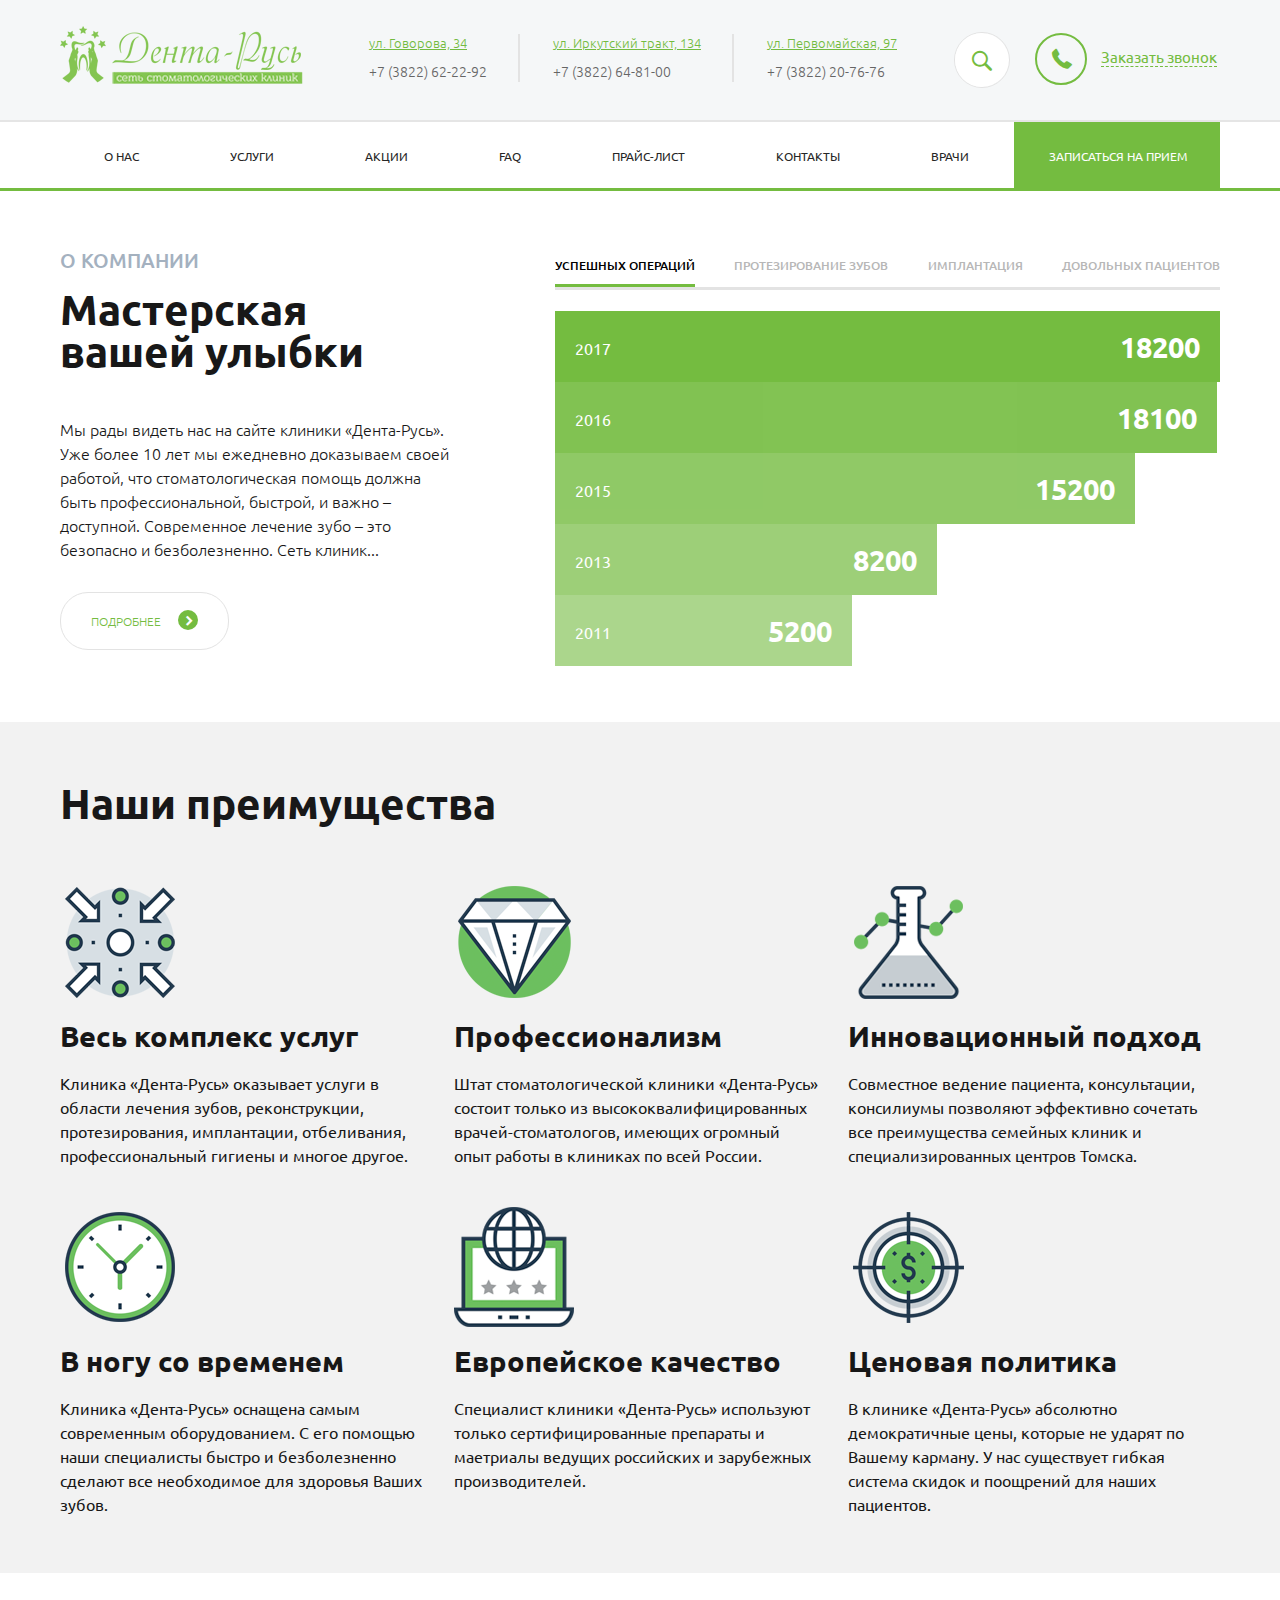
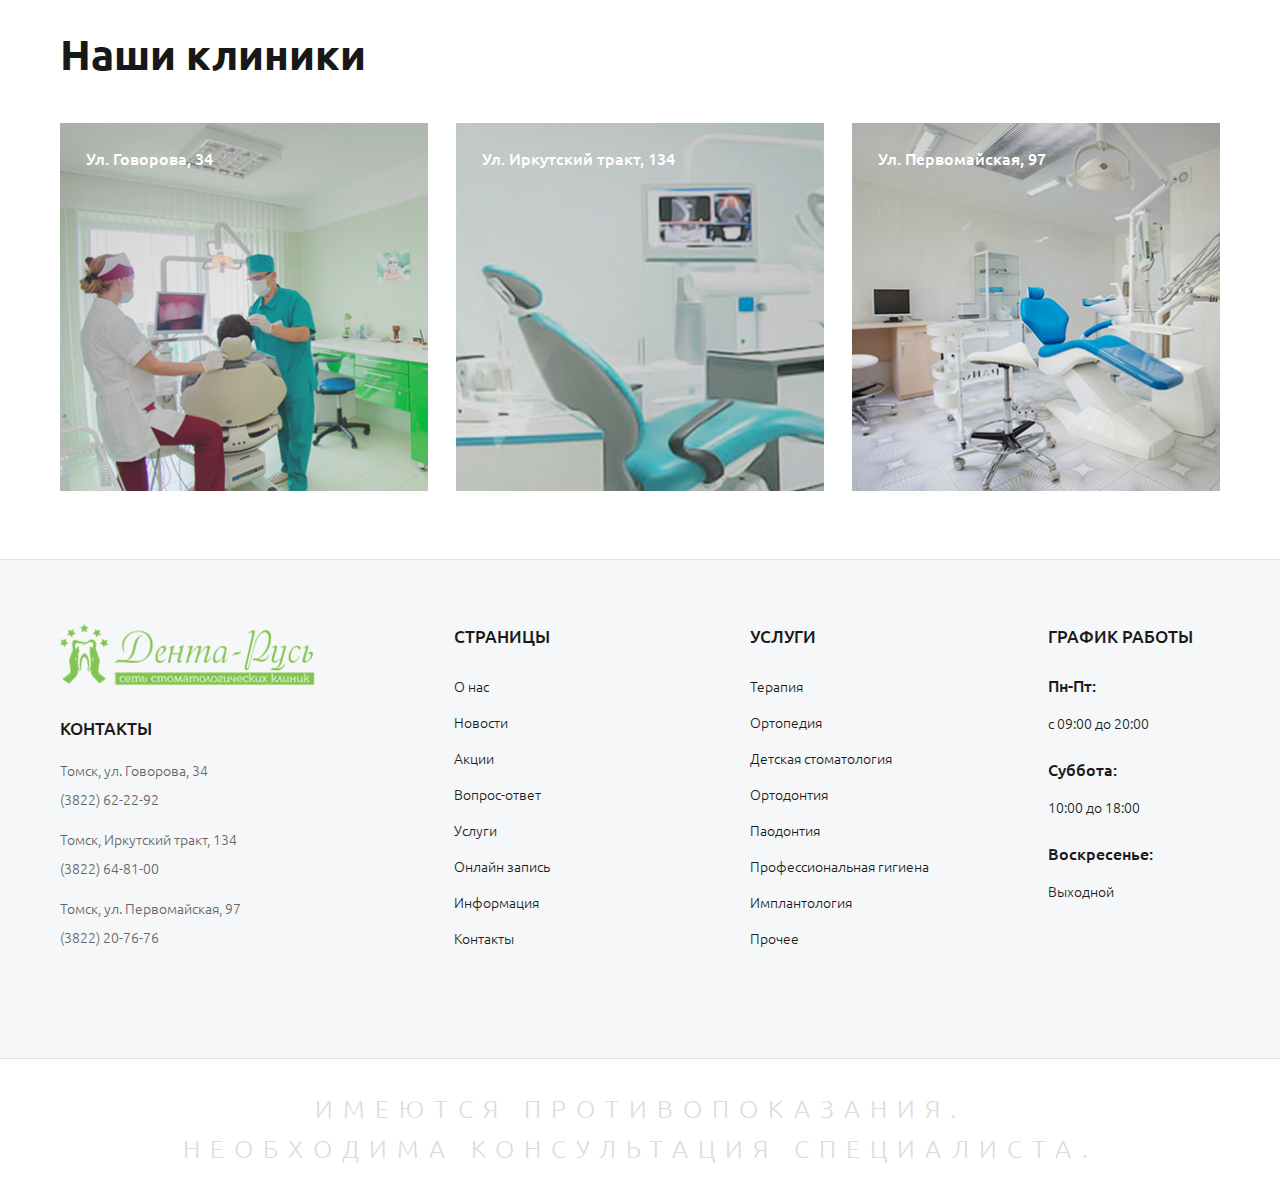
==== commit 4b5cbc98: "правки" ====
--- a/about.html
+++ b/about.html
@@ -213,12 +213,15 @@
 							<div class="p_about_b_clinics_galary">
 								<div class="p_about_b_clinics_galary_windows">
 									<a data-fancybox="gallery" style="background-image: url('./i/stomatolog.jpg');" href="./i/stomatolog.jpg" ></a>
+									<p>Ул. Говорова, 34</p>
 								</div>
 								<div class="p_about_b_clinics_galary_windows">
 									<a data-fancybox="gallery" style="background-image: url('./i/diagnostika-zubov.jpg');" href="./i/diagnostika-zubov.jpg" ></a>
+									<p>Ул. Иркутский тракт, 134</p>
 								</div>
 								<div class="p_about_b_clinics_galary_windows">
 									<a data-fancybox="gallery" style="background-image: url('./i/abou-galary-3.jpg');" href="./i/abou-galary-3.jpg" ></a>
+									<p>Ул. Первомайская, 97</p>
 								</div>
 							</div>
 						</div>
--- a/css/layout.css
+++ b/css/layout.css
@@ -75,12 +75,6 @@
 	overflow-x: hidden;
 	-webkit-text-size-adjust: none;
 	color: #ffffff;
-}
-body {
-	background-position: 50% 0;
-	background-image: url('../i/body-bgnd.jpg');
-	background-size: 1871px;
-	background-repeat: repeat-y;
 }
 a{
 	text-decoration: none;
@@ -202,6 +196,12 @@
 	padding: 0px 20px 0px 30px;
 	line-height: 57px;
 	cursor: pointer;
+	z-index: 200;
+
+	transition: all ease 200ms;
+}
+.b-btn:hover {
+	background-color: #ffffff !important;
 }
 .arrow {
 	display: inline-block;
@@ -307,6 +307,31 @@
 	margin-top: 30px;
 	margin-bottom: 54px;
 }
+.background-block {
+	background-position: 50% 0;
+	background-image: url('../i/slide-01.jpg');
+	background-size: 100%;
+	background-repeat: repeat-y;	
+	position: absolute;
+	width: 100%;
+	height: 100%;
+	filter: blur(10px);
+}
+.background-layer {
+	position: absolute;
+	width: 100%;
+	height: 100%;	
+}
+	.background-layer .b-wide-block {
+		position: relative;
+		height: 100%;
+	}
+		.background-layer .white-block  {
+			position: absolute;
+			height: 100%;
+			width: 100%;
+			background-color: #ffffff;
+		}
 .b-head {
 }
 	.b-head .b-wide-block {
@@ -397,11 +422,11 @@
 					position: absolute;
 					right: 210px;
 					top: 6px;
-					transition: width 0.55s ease;
+					transition: width 0.25s ease;
 					cursor: pointer;
 				}
 						.header .b-block .search.maxopacity { 
-							width: 600px;
+							width: 675px;
 						}
 						.filials.maxopacity {
 							opacity: 0;
@@ -413,7 +438,7 @@
 						margin-top: -2px;
 						margin-right: -2px;
 						height: 54px;
-						width: 600px;
+						width: 675px;
 						text-align: right;
 					}
 						.search .open .icon-search {
@@ -433,13 +458,15 @@
 								}							
 								.search .open .search-text {
 									font-size: 20px;
+									line-height: 50px;
 									color: #656565;
 									border-style: none;
 									margin-left: 0;
-									/* display: inline-block; */
-									height: 50px;
-									width: 550px;
-									padding-left: 20px;
+									display: inline-block;
+									height: 54px;
+									width: 615px;
+									padding: 0 0 0 24px;
+									margin: 0px;
 								}
 								.search .open .search-button {
 									margin-right: 20px;
@@ -460,16 +487,14 @@
 						box-sizing: border-box;
 						display: inline-block;
 						height: 52px;
-						margin-top: 5px;
 					}
 					.callback p {
 						position: absolute;
 						top: 20px;
-						right: 3px;
 						color: #74bc40;
 						border-bottom: 1px dashed #74bc40;
 						line-height: 18px;
-						/* left: 0px; */
+						left: 66px;
 						font-size: 15px;
 					}
 					.callback p.onhover {
@@ -544,7 +569,7 @@
 					text-align: center;
 					/*margin: 0 auto;*/
 					width: 207px;
-					padding: 27px 0;
+					padding: 27px 0px 0px;
 				}
 				.b-block .zapis-na-priem a:hover {
 					background-color: #68ae36;
@@ -1474,9 +1499,9 @@
 					/*overflow: hidden; */
 					/* float: left; */
 					visibility: hidden;
-					transition: all 400ms ease;
-					-moz-transition:all 400ms ease;
-					-webkit-transition:all 400ms ease;					
+					transition: all 300ms ease;
+					-moz-transition:all 300ms ease;
+					-webkit-transition:all 300ms ease;					
 				}
 				.p_services_menu .p_services_menu_info_container {
 					display: inline-block;				
@@ -1489,22 +1514,24 @@
 					background-position: 50% 50%;
 					background-size: cover;
 					background-repeat: no-repeat;
-					transition: all 400ms ease;
-					-moz-transition:all 400ms ease;
-					-webkit-transition:all 400ms ease;					
+					transition: all 300ms ease;
+					-moz-transition:all 300ms ease;
+					-webkit-transition:all 300ms ease;					
 					width: 1560px;
+					min-height: 0px;
 					height: 0px;
 					margin-left: -185px;
 					visibility: visible;
 					top: -25px;
 				}
 				.serv_info_show {
-					height: 537px;
+					min-height: 537px;
+					height: initial;
 					margin-bottom: 0px;
 					visibility: visible;
-					transition: all 400ms ease;
-					-moz-transition:all 400ms ease;
-					-webkit-transition:all 400ms ease;					
+					transition: all 300ms ease;
+					-moz-transition:all 300ms ease;
+					-webkit-transition:all 300ms ease;					
 				}
 				.p_services_menu .slick-dots {
 					display: none !important;
@@ -1652,8 +1679,8 @@
 				}		
 					.p_doctors_menu_vcard {
 						width: 100%;
-						padding: 24px 30px 0px 30px;
-						bottom: 0;
+						padding: 24px 30px 26px 30px;
+						top: 271px;
 						background-color: rgba(116,188,64,0.9);
 						transition: all 300ms ease;
 						-moz-transition:all 300ms ease;
@@ -1662,7 +1689,7 @@
 						position: absolute;
 					}
 					.p_doctors_menu_item:hover 	.p_doctors_menu_vcard {
-						padding-bottom: 26px;
+						
 						transition: all 300ms ease;
 						-moz-transition:all 300ms ease;
 						-webkit-transition:all 300ms ease;
@@ -1685,16 +1712,16 @@
 						.p_doctors_menu_vcard p{
 							font-family: "Ubuntu-Light";
 							font-size: 16px;
-							line-height: 0px;
+							line-height: 18px;
 							color: #ffffff;
-							opacity: 0;
+							opacity: 1;
 							transition: all 300ms ease;
 							-moz-transition:all 300ms ease;
 							-webkit-transition:all 300ms ease;								
 						}		
 						.p_doctors_menu_item:hover 	.p_doctors_menu_vcard p {
-							opacity: 1;
-							line-height: 18px;
+							/*opacity: 1;*/
+							/*line-height: 18px;*/
 							transition: all 300ms ease;
 							-moz-transition:all 300ms ease;
 							-webkit-transition:all 300ms ease;
@@ -1708,6 +1735,7 @@
 
 	}
 	.p_doctors_slider_cont {
+		min-height: 0px;
 		height: 0px;
 		width: 1560px;
 		margin-top: -6px;
@@ -1727,7 +1755,8 @@
 			width: 1560px;
 		}
 	.doct_info_show {
-		height: 1212px;
+		min-height: 600px;
+		height: initial;
 		visibility: visible;
 		transition: all 400ms ease;
 		-moz-transition:all 400ms ease;
@@ -1951,7 +1980,6 @@
 								font-family: "Ubuntu";
 								font-size: 16px;
 								color: #ffffff;
-								content: "2017";
 								line-height: 74px;
 								margin-left: 20px;
 							}
@@ -1963,7 +1991,6 @@
 								font-family: "Ubuntu-Bold";
 								font-size: 29px;
 								color: #ffffff;
-								content: "2018";
 								line-height: 73px;
 								/* right: 20px; */
 								/* position: absolute; */
@@ -1985,16 +2012,18 @@
 					display: inline-block;
 				}
 				.p_about_b_advantages_pluses {
-					width: 1190px;
-					margin-left: -15px;
+					width: 100%;
 				}
 					.p_about_b_advantages_pluses_item {
 						display: inline-block;
 						width: 364px;
-						margin: 0 15px;
+						margin-right: 30px;
 						padding: 13px 0 27px 0;
 						float: left;
 						}
+					.p_about_b_advantages_pluses_item:nth-child(3n) {
+						margin-right: 0px;
+					}
 						.p_about_b_advantages_pluses_item_img {
 							background-size: auto auto;
 							background-position: 50% 50%;
@@ -2062,9 +2091,146 @@
 						opacity: 1;
 						transition: all 200ms ease;
 						-moz-transition:all 200ms ease;
-						-webkit-transition:all 200ms ease;						
+						-webkit-transition:all 200ms ease;	
 					}					
+					.p_about_b_clinics_galary_windows p {
+						font-family: "Ubuntu-Medium";
+						font-size: 16px;
+						line-height: 20px;
+						color: #ffffff;
+						position: absolute;
+						left: 26px;
+						top: 25px;
+					}
 /*about page end*/
+/*styles*/
+.styles{
+	text-align: left;
+	color: #000000;
+	padding-top: 32px;
+}
+	.styles h1 {
+		font-family: "Ubuntu-Medium";
+		font-size: 20px;
+		line-height: 50px;
+		color: #a4b1bf;
+		text-transform: uppercase;
+	}
+	.styles h4 {
+		font-family: "Ubuntu-Bold";
+		font-size: 29px;
+		line-height: 88px;
+		color: #171717;
+	}
+	.styles h3 {
+		font-family: "Ubuntu-Bold";
+		font-size: 18px;
+		line-height: 18px;
+		color: #0e0e0e;
+		margin-bottom: 17px;
+	}
+	.styles h2 {
+		font-family: "Ubuntu-Bold";
+		font-size: 42px;
+		line-height: 46px;
+		color: #181818;
+		margin-bottom: 34px;
+	}
+	.styles p {
+		font-family: "Ubuntu-Light";
+		font-size: 16px;
+		line-height: 24px;
+		color: #171717;
+		margin-bottom: 44px;
+		width: 790px;
+	}
+	.styles a {
+		font-family: "Ubuntu-Light";
+		font-size: 16px;
+		line-height: 56px;
+		color: #72bb40;
+		text-decoration: underline;
+	}
+	.styles span {
+		font-family: "Ubuntu-Light";
+		font-size: 16px;
+		line-height: 24px;
+		color: #939393;
+	}
+	.styles ul {
+		margin-bottom: 34px;
+	}
+	.styles li {
+		line-height: 36px;
+	}		
+	.styles img {
+		width: 600px;
+		height: 773px;
+		margin-bottom: 16px;
+	}
+	.styles .table {
+		margin-top: 20px;
+		margin-bottom: 38px;
+		display: inline-block;
+	}
+	.styles .table {
+		width: 100%;
+	}
+	.styles	table {
+		width:100%;
+		-moz-border-radius:5px; /* FF1+ */
+		-webkit-border-radius:5px; /* Saf3-4 */
+		border-radius:6px;
+		box-shadow: 0 4px 14px rgba(0,0,0,0.1);
+		-moz-box-shadow: 0 4px 14px rgba(0, 0, 0, 0.1);
+		-webkit-box-shadow: 0 4px 14px rgba(0, 0, 0, 0.1);
+		}
+		.styles th, td {
+			padding: 14px 28px 14px;
+		}
+		.styles th {
+			color: #ffffff;
+		}
+		.styles th:nth-child(2n+1) {
+		    background:#74bc40;
+		}
+		.styles th:nth-child(2n) {
+		    background:#85c259;
+		}	
+		.styles th:first-child {
+		    border-radius: 6px 0 0 0;
+		}
+		.styles th:last-child {
+		    border-radius: 0 6px 0 0;
+		}				
+		.styles td {
+			border-top:2px solid #e9e9e9;
+			border-right:2px solid #e9e9e9;
+		}
+		.styles tr:nth-child(2) td {
+			border-top:0px solid #e9e9e9;
+		}		
+		.styles td:last-child {
+			border-right:0px solid #e9e9e9;
+		}		
+		.styles tr:last-child td:last-child  {
+			border-radius: 0 0 6px;
+		}	
+		.styles tr:last-child td:first-child  {
+			border-radius: 0 0 0 6px;
+		}				
+		.styles tr:nth-child(2n+1){
+			background-color: #f5f7f8;
+		}
+		.styles tr:nth-child(2n){
+			background-color: #ffffff;
+		}		
+	.styles iframe {
+		width: 990px;
+		height: 554px;
+		margin-bottom: 40px;
+	}		
+/*styles*/
 
 .b-1{
 	
@@ -2403,7 +2569,7 @@
 .cs-skin-slide .cs-options li span:hover,
 .cs-skin-slide .cs-options li.cs-focus span,
 .cs-skin-slide .cs-options li.cs-selected span {
-	color: #eb7e7f;
+	color: #74bc40;
 	background: transparent;
 }
 .cs-skin-slide .cs-selected span::after {
@@ -2429,6 +2595,9 @@
 }
 .time.cs-active::before {
 	transform: scale3d(2,3.5,1.1) !important;
+}
+#b-popup-3 button {
+	margin-top: -9px;
 }
 .b-popup button {
 	float: right;
@@ -2444,6 +2613,9 @@
 .b-popup button:hover {
 	cursor: pointer;
 }
+.callback .morphing-btn-wrap {
+	text-align: left;
+}
 .morphing-btn-wrap {
 	text-align: center;
 	display: inline-block;
@@ -2458,7 +2630,15 @@
 	will-change: width, color;
 	transform: translate3d(0, 0, 0);
 }
-
+.b-block .callback .morphing-btn_circle {
+	padding-left: 0;
+	padding-right: 0;
+	width: 52px !important;
+	-webkit-transition: width 0.3s 0.2s;
+	-moz-transition: width 0.3s 0.2s;
+	-o-transition: width 0.3s 0.2s;
+	transition: width 0.3s 0.2s;
+}
 .b-block .zapis-na-priem .morphing-btn_circle {
 	color: transparent;
 	padding-left: 0;
@@ -2479,10 +2659,10 @@
 	height: 3em;
 	z-index: 60;
 	border-radius: 50%;
-	-webkit-transition: all 0.6s cubic-bezier(.65,.05,.36,1);
-	-moz-transition: all 0.6s cubic-bezier(.65,.05,.36,1);
-	-o-transition: all 0.6s cubic-bezier(.65,.05,.36,1);
-	transition: all 0.6s cubic-bezier(.65,.05,.36,1);
+	-webkit-transition: all 0.5s cubic-bezier(.65,.05,.36,1);
+	-moz-transition: all 0.5s cubic-bezier(.65,.05,.36,1);
+	-o-transition: all 0.5s cubic-bezier(.65,.05,.36,1);
+	transition: all 0.5s cubic-bezier(.65,.05,.36,1);
 	-webkit-backface-visibility: hidden;
 	backface-visibility: hidden;
 }
--- a/css/layout-tablet.css
+++ b/css/layout-tablet.css
@@ -258,27 +258,13 @@
 						top: 4px;
 					}
 				.search {
-					font-family: 'icomoon' !important;
-					speak: none;
-					font-size: 20px;
-					font-style: normal;
-					font-weight: normal;
-					font-variant: normal;
-					text-transform: none;
-					line-height: 1;
-					border: 1px solid #e3e3e3;
-					border-radius: 52px;
-					overflow:hidden;
 					height: 54px;
 					width: 54px;
-					position: absolute;
 					right: 146px;
 					top: 6px;
-					transition: width 0.55s ease;
-					cursor: pointer;
 				}
 						.header .b-block .search.maxopacity {
-							width: 490px;
+							width: 545px;
 						}
 						.filials.maxopacity {
 						}
@@ -288,7 +274,7 @@
 						margin-top: -2px;
 						margin-right: -2px;
 						height: 54px;
-						width: 490px;
+						width: 545px;
 						text-align: right;
 					}
 						.search .open .icon-search {
@@ -311,8 +297,8 @@
 									border-style: none;
 									margin-left: 0;
 									/* display: inline-block; */
-									height: 50px;
-									width: 410px;
+									height: 54px;
+									width: 490px;
 									padding-left: 20px;
 								}
 								.search .open .search-button {
@@ -736,7 +722,6 @@
 	}
 		.reviews .b-wide-block {
 			padding-top: 54px;
-			height: 580px;
 		}
 			.reviews .b-wide-block .b-block {
 				/*overflow: hidden;*/
@@ -752,7 +737,6 @@
 				.review-slide-block {
 					width: 990px;
 					margin-left: -34px;
-					margin-bottom: 26px;
 				}
 					.review-single {
 						width: 519px;
@@ -819,12 +803,10 @@
 						}
 					.review-slide-block  .b-btn-prev {
 						position: absolute;
-						border: 1px solid #b9b9b9;
 						right: 113px;
 						bottom: -23px;
 					}
 					.review-slide-block  .b-btn-next {
-						border: 1px solid #b9b9b9;
 						position: absolute;
 						right: 57px;
 						bottom: -23px;
@@ -1163,12 +1145,14 @@
 				.p_services_menu_info {
 					text-align: left;
 					width: 1560px;
+					min-height: 0px;
 					height: 0px;
 					margin-left: -280px;
 					top: -25px;
 				}
 				.serv_info_show {
-					height: 590px;
+					min-height: 590px;
+					height: initial;
 					margin-bottom: 0px;
 				}
 				.p_services_menu .slick-dots {
@@ -1303,6 +1287,7 @@
 
 	}
 	.p_doctors_slider_cont {
+		min-height: 0px;
 		height: 0px;
 		width: 1560px;
 		margin-top: -6px;
@@ -1314,7 +1299,8 @@
 			/*left: -185px;*/
 		}
 	.doct_info_show {
-		height: 1242px;
+		min-height: 600px;
+		height: initial;
 		margin-bottom: 30px;
 	}					
 			.p_doctors_menu_info_triangle {
@@ -1402,6 +1388,153 @@
 				.p_doctors_menu .slick-dots {
 				}							
 /*doctors page*/
+/*about page begin*/
+	.p_about {
+	}
+	.p_about p{
+	}
+		.b-wide-block {
+
+		}
+			.p_about_b_about {
+
+			}
+				.b-block {
+
+				}
+					.p_about_b_about_text {
+						width: 390px;
+						padding: 12px 0 72px 0;
+					}				
+						.p_about .main-content_top_h1 {
+							margin-bottom: 45px;
+						}
+							.p_about_b_about_text p{
+								margin-bottom: 31px;
+							}
+
+							.p_about .p_about_btn {
+								border: 1px solid #e3e3e3;
+								padding-right: 30px;
+							}
+					.p_about_b_about_stats {
+						/* height: 100px; */
+						width: 550px;
+						padding: 65px 0px;
+					}
+						.p_about_b_about_stats_menu {
+							border-bottom: 3px solid #e3e3e3;
+							margin-bottom: 21px;
+						}
+							.p_about_b_about_stats_menu ul {
+								line-height: 0;
+								zoom:1;
+							}
+					        .p_about_b_about_stats_menu ul:after {
+								width: 100%;
+								height: 0px;
+								content: '';
+					        }	
+								.p_about_b_about_stats_menu .active {
+									height: 28px;
+									border-bottom: 3px solid #74bc40;									
+								}					        				
+								.p_about_b_about_stats_menu_item {
+									cursor: pointer;
+									height: 28px;
+									border-bottom: 3px solid transparent;
+									line-height: normal;
+									zoom : 1;*/
+								}
+								.p_about_b_about_stats_menu_item:hover {
+									height: 28px;
+									border-bottom: 3px solid #74bc40;
+								}	
+									.p_about_b_about_stats_menu_item span {
+										line-height: 20px;
+										font-size: 11px;
+									}							
+						.p_about_b_about_stats_graphic {
+								
+						}
+							.p_about_b_about_stats_graphic_progressbar {
+								width: 0px;
+								height: 71px;
+							}
+							.p_about_b_about_stats_graphic_progressbar .start {
+							}
+							.p_about_b_about_stats_graphic_progressbar .start {
+								line-height: 74px;
+								margin-left: 20px;
+							}
+							.p_about_b_about_stats_graphic_progressbar .end {
+								right: 20px;
+							}
+							.p_about_b_about_stats_graphic_progressbar .end {
+								line-height: 73px;
+								/* right: 20px; */
+							}
+	.p_about_b_advantages {
+	}
+		.p_about_b_advantages h4 {
+			margin-bottom: 23px;
+		}
+			.p_about_b_advantages .b-block {
+				padding: 30px 0 30px;
+			}
+				.p_about_b_advantages_header {
+				}
+				.p_about_b_advantages_pluses {
+					width: 100%;
+				}
+					.p_about_b_advantages_pluses_item {
+						width: 300px;
+						margin-right: 30px;
+						padding: 13px 0 27px 0;
+						float: left;
+						}
+						.p_about_b_advantages_pluses_item_img {
+							height: 120px;
+							width: 120px;
+							margin-bottom: 22px;
+						}
+	.p_about_b_clinics {padding: 30px 0 18px;}
+		.b-block {
+
+		}
+			.p_about_b_clinics_header {
+
+			}
+				.p_about_b_clinics_header h3 {
+					margin-bottom: 48px;
+				}
+			.p_about_b_clinics_galary {
+				width: 1190px;
+				margin-left: -12px;
+			}
+				.p_about_b_clinics_galary_windows {
+					height: 300px;
+					width: 300px;
+					margin: 0 12px;
+				}
+					.p_about_b_clinics_galary_windows a{
+						height: 326px;
+						width: 326px;
+						margin: -12px -12px;
+					}
+					.p_about_b_clinics_galary_windows a:hover{
+					}	
+					.p_about_b_clinics_galary_windows a:after {
+						content: "\e913";
+						bottom: 60px;
+						right: 40px;
+						opacity: 0;
+					}
+					.p_about_b_clinics_galary_windows a:hover:after {
+						opacity: 1;
+					}					
+/*about page end*/
+
 .b-1{
 	
 }
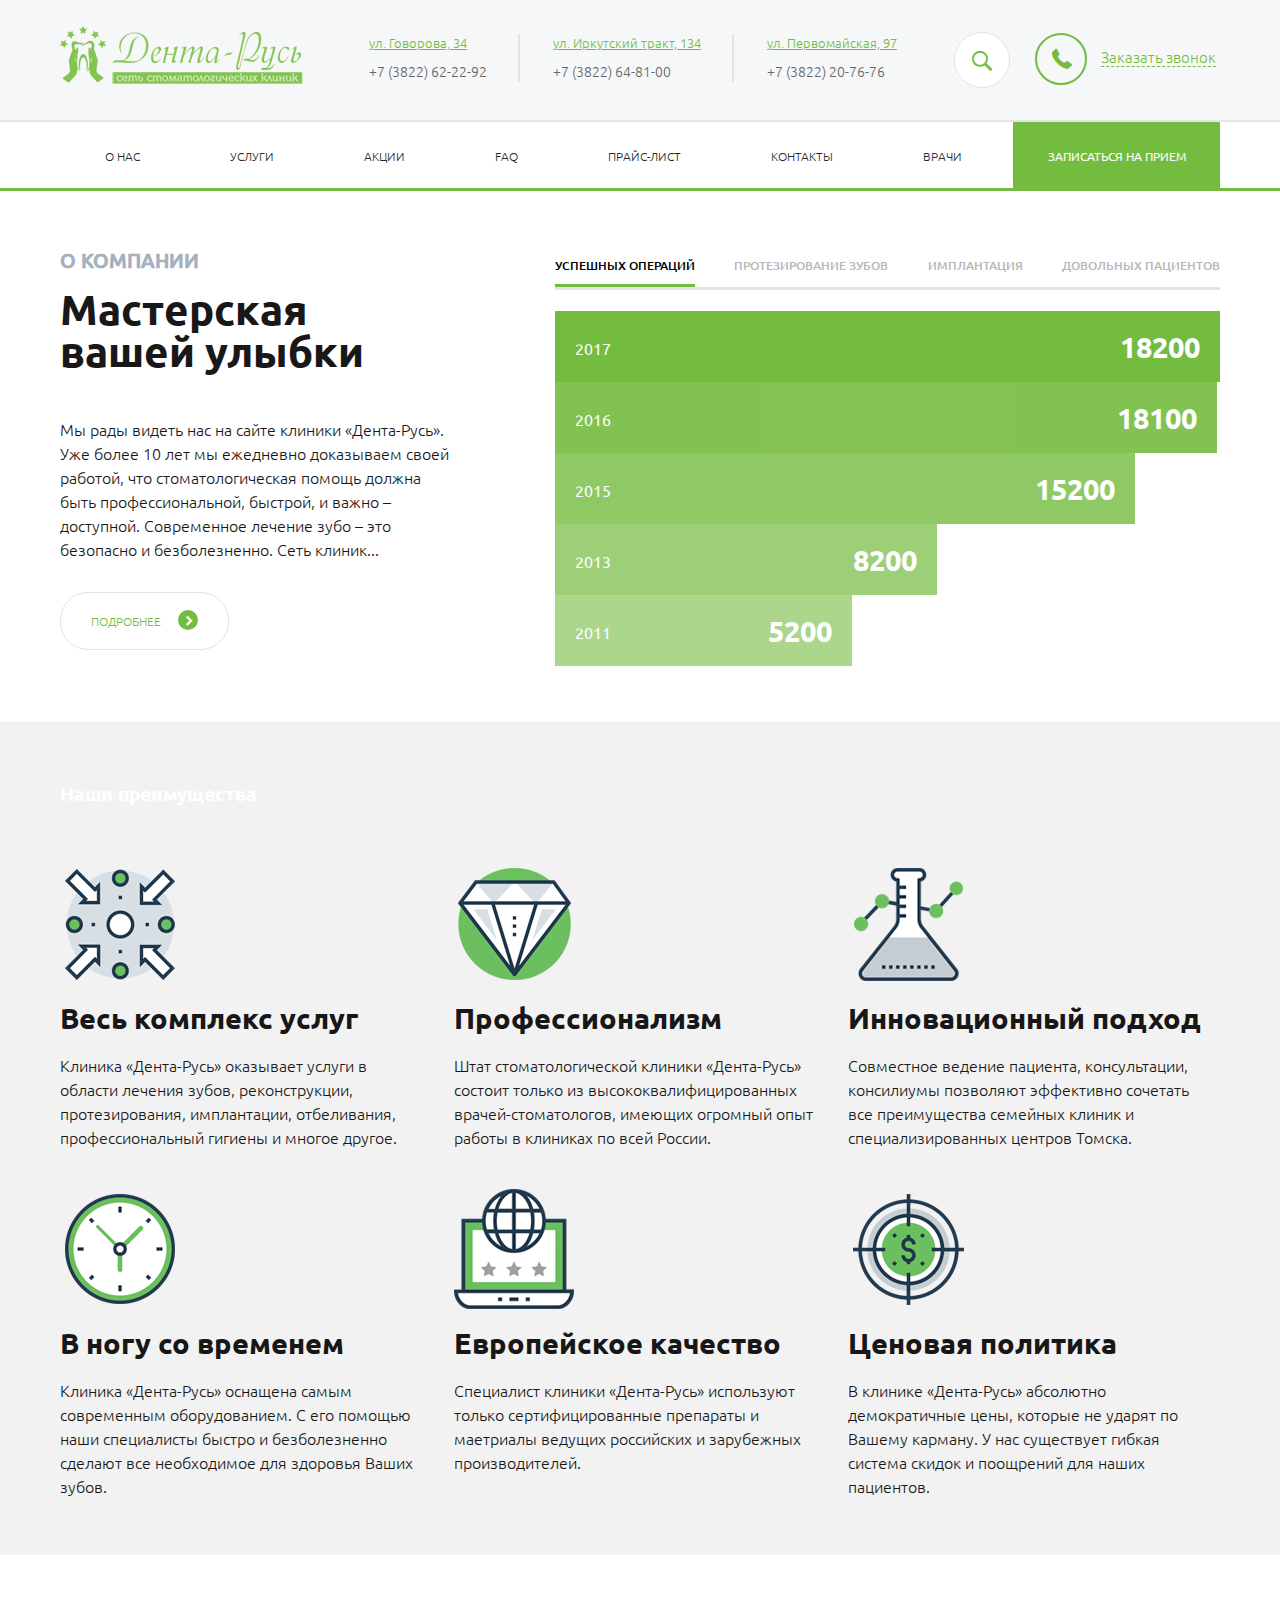
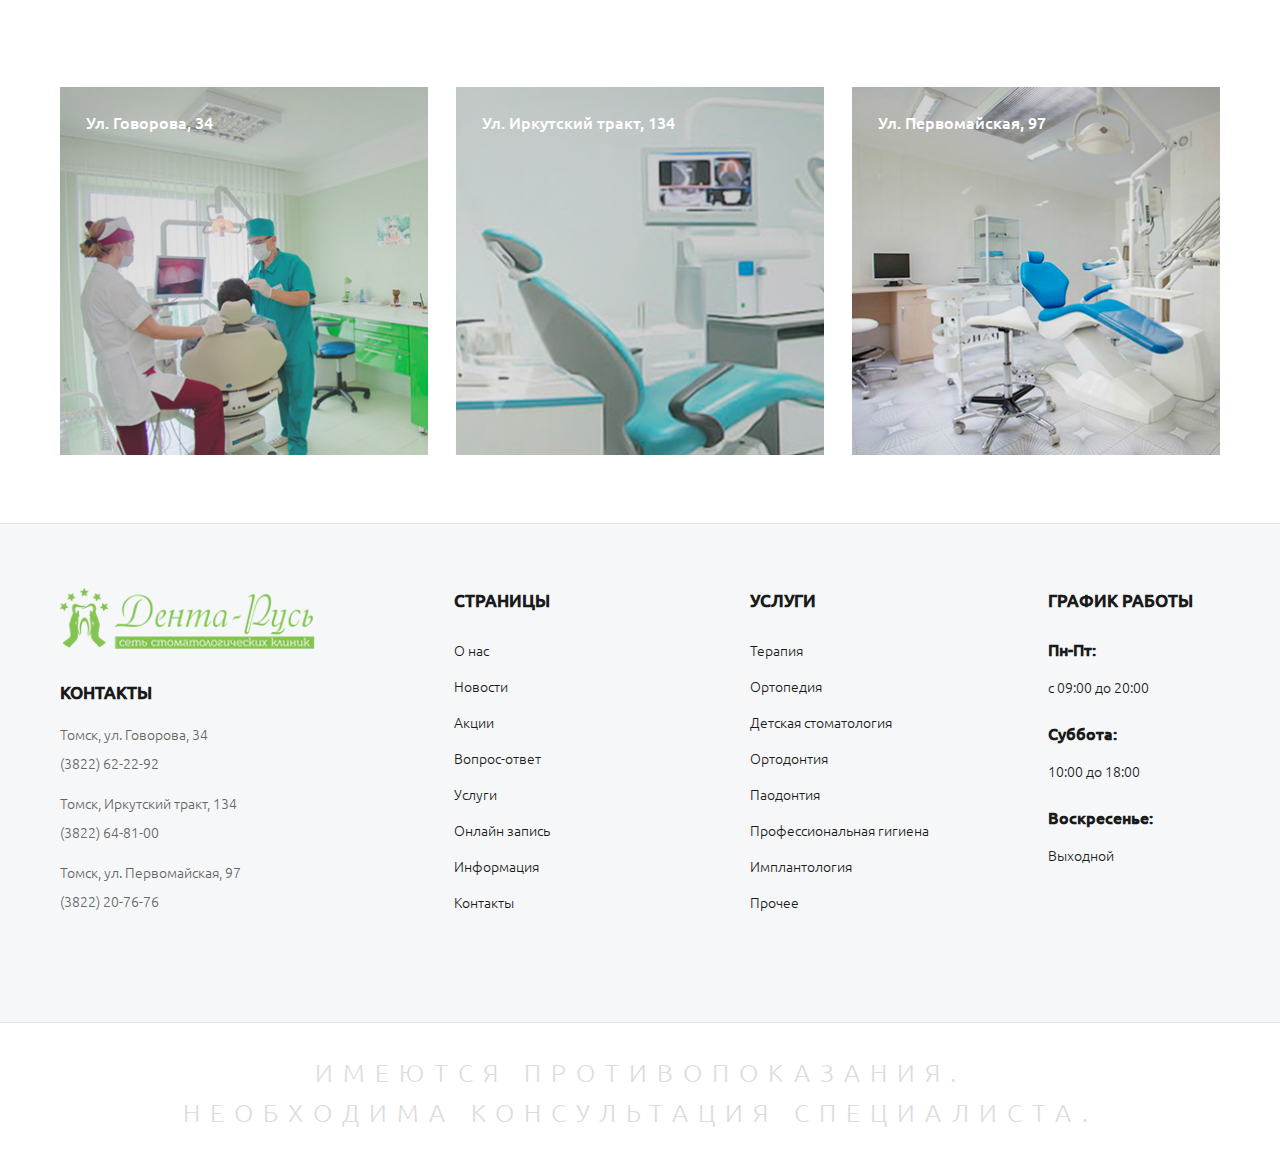
==== commit 5718eabc: "- [x] стили на ховер подчеркивание убрать - [x] в таблице бордер 1 пкс - [ ] мобильную версию сделат" ====
--- a/about.html
+++ b/about.html
@@ -15,14 +15,13 @@
 	<link rel="icon" type="image/vnd.microsoft.icon" href="favicon.ico">
 
 	<link rel="stylesheet" media="screen and (min-width: 769px) and (max-width: 1240px)" href="css/layout-tablet.css" />
-	<link rel="stylesheet" media="screen and (min-width: 240px) and (max-width: 768px)" href="/bitrix/templates/main/css/layout-mobile.css" />
+	<link rel="stylesheet" media="screen and (min-width: 240px) and (max-width: 768px)" href="css/layout-mobile.css" />
 	
 
 	<meta name="viewport" content="width=1000">
 
 	<script type="text/javascript" src="js/jquery-3.2.1.min.js"></script>
 	<script type="text/javascript" src="js/jquery.fancybox.js"></script>
-<!-- 	<script type="text/javascript" src="http://maps.google.com/maps/api/js?sensor=false&key=AIzaSyD6Sy5r7sWQAelSn-4mu2JtVptFkEQ03YI"></script> -->
 	<script type="text/javascript" src="js/jssor.js"></script>
 	<script type="text/javascript" src="js/jssor.slider.js"></script>
 	<script type="text/javascript" src="js/TweenMax.min.js"></script>
@@ -46,6 +45,13 @@
 		<li class="v" style="margin-left:580px"></li>
 		<li class="v" ></li>
 	</ul> -->
+	<div class="background-block"></div>
+	<div class="background-layer">
+		<div class="b-wide-block">
+			<div class="white-block">
+			</div>
+		</div>		
+	</div>		
 	<div class="b b-head clearfix">
 		<div class="b-wide-block">
 			<div class="header clearfix">
@@ -126,7 +132,7 @@
 						<div class="p_about_b_about_text left">
 							<div class="main-content_top_h1">
 								<h1 >О компании</h1>
-								<h3>Мастерская вашей улыбки</h3>
+								<h2>Мастерская вашей улыбки</h2>
 							</div>
 							<p>Мы рады видеть нас на сайте клиники «Дента-Русь». Уже более 10 лет мы ежедневно доказываем своей работой, что стоматологическая помощь должна быть профессиональной, быстрой, и важно – доступной. Современное лечение зубо – это безопасно и безболезненно. Сеть клиник...</p>
 								<a href="#" class="p_about_btn b-btn">Подробнее
--- a/css/layout.css
+++ b/css/layout.css
@@ -76,15 +76,25 @@
 	-webkit-text-size-adjust: none;
 	color: #ffffff;
 }
+body {
+	background-position: 50% 0;
+	background-image: url('../i/body-bgnd.jpg');
+	background-size: auto;
+	background-repeat: repeat-y;
+}
+
 a{
 	text-decoration: none;
 	color: #74bc40;
 }
+p, ul, table {
+	font-family: "Ubuntu-Light";
+}
 li{
 	list-style: none;
 }
 h1,h2,h3,h4,h5,h6{
-	font-weight: 100;
+	font-family: "Ubuntu-Bold";
 }
 label.error{
 	display: none !important;
@@ -201,7 +211,14 @@
 	transition: all ease 200ms;
 }
 .b-btn:hover {
+	background-color: #74bc40 !important;
+	color: #ffffff;
+}
+.b-btn:hover .arrow {
 	background-color: #ffffff !important;
+}
+.b-btn:hover .arrow:after {
+	color: #74bc40;
 }
 .arrow {
 	display: inline-block;
@@ -306,16 +323,29 @@
 .main-content_top_h1 {
 	margin-top: 30px;
 	margin-bottom: 54px;
+	text-align: left;
+}
+.main-content_top_h1 h1 {
+	font-family: "Ubuntu-Medium";
+	font-size: 20px;
+	line-height: 55px;
+	text-transform: uppercase;
+	color: #a4b1bf;
+}
+.main-content_top_h1 h2 {
+	font-family: "Ubuntu-Bold";
+	font-size: 42px;
+	line-height: 42px;
+	color: #181818;
 }
 .background-block {
 	background-position: 50% 0;
-	background-image: url('../i/slide-01.jpg');
+	background-image: url('../i/slide-blur-01.jpg');
 	background-size: 100%;
 	background-repeat: repeat-y;	
-	position: absolute;
+	position: fixed;
 	width: 100%;
 	height: 100%;
-	filter: blur(10px);
 }
 .background-layer {
 	position: absolute;
@@ -332,8 +362,7 @@
 			width: 100%;
 			background-color: #ffffff;
 		}
-.b-head {
-}
+.b-head {}
 	.b-head .b-wide-block {
 			max-height: 191px;
 	}
@@ -422,7 +451,7 @@
 					position: absolute;
 					right: 210px;
 					top: 6px;
-					transition: width 0.25s ease;
+					transition: width 0.4s ease;
 					cursor: pointer;
 				}
 						.header .b-block .search.maxopacity { 
@@ -533,7 +562,7 @@
 				border-bottom: 3px solid #74bc40;
 			}
 				.main-menu .b-block {
-					overflow:hidden;
+					/* overflow:hidden; */
 				}
 					.main-menu .b-block ul{
 						display: block;
@@ -541,24 +570,62 @@
 					}
 					.main-menu li {
 						display: inline-block;
+						position: relative;
+						float: left;
 					}
 						.main-menu a {
 							font-size: 12px;
 							color: #262626;
-							text-align: center;
 							text-transform: uppercase;
 							display: inline-block;
 							box-sizing: border-box;
 							background-color: #ffffff;
-							float: left;
 							height: 66px;
-							padding: 27px 44px 0;
-							margin-right: -1px;
+							padding: 27px 45px 0;
+							/* margin-right: -1px; */
 							line-height: 14px;
 						}
-						.main-menu a:hover {
+						.main-menu li:hover>a {
 							background-color: #74bc40;
 							color: #ffffff;
+							transition: all 200ms ease;
+							-moz-transition:all 200ms ease;
+							-webkit-transition:all 200ms ease;								
+						}
+						.main-menu .header_dropdown_menu {
+							position: absolute;
+							visibility: hidden;
+							opacity: 0;
+							top: 66px;
+							z-index: 99;
+						}
+						.main-menu .header_dropdown_menu ul {
+							float: initial;
+						}
+						.main-menu .header_dropdown_menu li {
+							display: block;
+							position: initial;
+							width: 100%;
+						}
+						.main-menu .header_dropdown_menu a {
+							text-align: left;
+							width: 100%;
+							padding: 27px 25px 0;
+							background-color: rgba(255,255,255,0.88);
+							white-space: nowrap;
+						}
+						.main-menu .header_dropdown_menu li:hover a {
+							width: 100%;
+							padding-left: 25px;
+							background-color: #74bc40;
+						}						
+						.main-menu li:hover>.header_dropdown_menu {
+							opacity: 1;
+							visibility: visible;
+							box-shadow: 0px 6px 25px rgba(0,0,0,0.3);
+							transition: all 200ms ease;
+							-moz-transition:all 200ms ease;
+							-webkit-transition:all 200ms ease;
 						}
 			.zapis-na-priem	{
 			}
@@ -702,6 +769,9 @@
 						line-height: 30px;
 						width: 440px;
 						margin-bottom: 36px;
+					}
+					.front-slide .b-btn:hover {
+						background-color: #5fab28 !important;
 					}
 	.about-company {
 
@@ -1063,18 +1133,15 @@
 								width: 175px;
 							}
 					.review-single-text {
-						overflow: hidden;
 						color: #1f1f1f;
 						text-align: left;
-						/* display: table-cell; */
-						vertical-align: middle;
-						height: 150px;
 						padding: 0 45px 0px 45px;
 						margin-bottom: 30px;
+						overflow: hidden;						
 					}
 						.review-single-text p {
-							/* margin-left: 45px; */
-							width: 445px;
+							overflow: hidden;
+							max-height: 145px;
 						}
 					.review-slide-block  .b-btn-prev {
 						position: absolute;
@@ -1112,7 +1179,7 @@
 							padding-right: 30px;
 						}
 						.review-reply a:hover {
-							background-color: #589b27;
+							background-color: #5fab28 !important;
 						}
 						.review-reply .b-btn:after {
 							display: none;							
@@ -1131,6 +1198,39 @@
 						.review-all a:hover {
 							text-decoration: none;
 						}
+					.review-single-full {
+						width: 750px;
+						padding: 50px !important;					
+					}
+						.review-single-full .review-single-head {
+							display: table;
+							width: 100%;
+							margin-top: 0px;
+							margin-bottom: 26px;
+						}
+							.review-single-full .review-single-phot {
+								background-position: 50% 50%;
+								background-size: cover;
+								background-repeat: no-repeat;
+								height: 110px;
+								width: 110px;
+								border-radius: 55px;
+								overflow: hidden;
+								margin-left: 0px;
+							}
+							.review-single-full .review-single-name {
+								display: inline-block;
+								padding: 27px; 
+								text-align: left;
+							}	
+							.review-single-full .review-single-text {
+								padding: 0px;
+								height: initial;
+								margin-bottom: 0px;
+							}		
+							.review-single-full .review-single-text p {
+								max-height: initial;
+							}										
 	.map {
 
 	}
@@ -1412,20 +1512,7 @@
 				text-align: left;
 				color: #252525;
 				padding-bottom: 50px;
-			}
-					.main-content_top_h1 h1 {
-						font-family: "Ubuntu-Medium";
-						font-size: 20px;
-						line-height: 55px;
-						text-transform: uppercase;
-						color: #a4b1bf;
-					}
-					.main-content_top_h1 h3 {
-						font-family: "Ubuntu-Bold";
-						font-size: 42px;
-						line-height: 42px;
-						color: #181818;
-					}				
+			}				
 				.p_services_menu {
 				width: 1190px;
 				margin-left: -15px;
@@ -2103,80 +2190,226 @@
 						top: 25px;
 					}
 /*about page end*/
-/*styles*/
+/*practice page*/
+		.p_practice {
+			text-align: left;
+			padding-bottom: 50px;
+		}
+			.p_practice_menu {
+				color: #181815;
+				/* width: 1188px; */
+			}
+				.p_practice_menu_item {
+					display: inline-block;
+					height: 256px;
+					width: 365px;
+					margin-right: 32px;
+					background-position: 50% 0;
+					background-repeat: no-repeat;
+					background-size: 100%;
+					overflow: hidden;
+					cursor: pointer;
+					float: left;
+					margin-bottom: 6px;
+					position: relative;
+				}
+				.p_practice_menu_item:nth-child(4n-1) {
+					margin-right: 0px;
+				}		
+					.p_practice_menu_vcard {
+						width: 100%;
+						padding: 24px 30px 26px 30px;
+						bottom: 0;
+						background-color: rgba(116,188,64,0.9);
+						transition: all 300ms ease;
+						-moz-transition:all 300ms ease;
+						-webkit-transition:all 300ms ease;
+						box-sizing: border-box;
+						position: absolute;
+					}									
+						.p_practice_menu_vcard h5{
+							text-transform: uppercase;
+							font-family: "Ubuntu-Medium";
+							font-size: 22px;
+							line-height: 26px;
+							color: #ffffff;
+						}																																					
+	.footer .p_practice_slider {
+		display: none;
+	}
+	.p_practice_slider {
+		text-align: left;
+		color: #181815;
+	}
+	.p_practice_slider_cont {
+		min-height: 0px;
+		height: 0px;
+		width: 1560px;
+		margin-top: -6px;
+		margin-left: -200px;
+		margin-bottom: 30px;
+		overflow: hidden;
+		display: inline-block;
+		transition: all 400ms ease;
+		-moz-transition:all 400ms ease;
+		-webkit-transition:all 400ms ease;
+	}	
+		.p_practice_slide {
+			position: relative;
+			background-color: #f3f3f3;
+			transition: all 400ms ease;
+			-moz-transition:all 400ms ease;
+			-webkit-transition:all 400ms ease;			
+			width: 1560px;
+		}
+	.pract_info_show {
+		min-height: 600px;
+		height: initial;
+		visibility: visible;
+		transition: all 400ms ease;
+		-moz-transition:all 400ms ease;
+		-webkit-transition:all 400ms ease;
+	}					
+			.p_practice_menu_info_triangle {
+				position: absolute;
+				height: 31px;
+				width: 100%;
+				overflow: hidden;
+			}
+				.p_practice_menu_info_triangle_im {
+					position: absolute;
+					transition: all 300ms ease;
+					-moz-transition:all 400ms ease;
+					-webkit-transition:all 400ms ease;					
+					left: -579px;
+					height: 31px;
+					z-index: 10;
+					width: 2510px;
+					background-image: url('../i/services-info-triangle.png');
+					background-position: 50% 50%;
+					background-size: auto;
+					background-repeat: no-repeat;
+				}
+				.p_practice_menu .item_0 {
+					margin-left: -305px;
+				}
+				.p_practice_menu .item_1 {
+					margin-left: 95px;
+				}
+				.p_practice_menu .item_2 {
+					margin-left: 485px;
+				}					
+			.p_practice_slide .b-block{
+				padding: 79px 0 34px;
+			}
+			.p_practice_slide .map-cont-close {
+			top: 65px;
+			right: 20px;
+			}
+				.p_practice_slide_img {
+					width: 565px;
+				}
+				.p_practice_slide_details {
+					width: 750px;
+				}
+				.p_practice_slide_executor {width: 368px;}
+				.p_practice_menu .slick-dots {
+					display: none !important;
+				}							
+/*practice page*/
+/*b-text*/
 .styles{
 	text-align: left;
 	color: #000000;
-	padding-top: 32px;
-}
-	.styles h1 {
+	padding-bottom: 40px;
+}
+	.b-text h1,.b-text h2,.b-text h3,.b-text h4,.b-text h5,.b-text h6,.b-text a,.b-text p,.b-text ul {
+		max-width: 790px;
+	}
+	.b-text h1 {
 		font-family: "Ubuntu-Medium";
 		font-size: 20px;
 		line-height: 50px;
 		color: #a4b1bf;
 		text-transform: uppercase;
 	}
-	.styles h4 {
-		font-family: "Ubuntu-Bold";
+	.b-text h2 {
 		font-size: 29px;
-		line-height: 88px;
+		line-height: 24px;
 		color: #171717;
-	}
-	.styles h3 {
-		font-family: "Ubuntu-Bold";
+		margin-bottom: 31px;
+	}
+	.b-text h3 {
 		font-size: 18px;
 		line-height: 18px;
 		color: #0e0e0e;
-		margin-bottom: 17px;
-	}
-	.styles h2 {
-		font-family: "Ubuntu-Bold";
+		margin-bottom: 38px;
+	}
+	.b-text .h44 {
 		font-size: 42px;
 		line-height: 46px;
 		color: #181818;
 		margin-bottom: 34px;
 	}
-	.styles p {
-		font-family: "Ubuntu-Light";
+	.b-text p {
 		font-size: 16px;
 		line-height: 24px;
 		color: #171717;
 		margin-bottom: 44px;
-		width: 790px;
-	}
-	.styles a {
+	}
+	.b-text a {
 		font-family: "Ubuntu-Light";
 		font-size: 16px;
-		line-height: 56px;
+		line-height: 18px;
 		color: #72bb40;
 		text-decoration: underline;
-	}
-	.styles span {
-		font-family: "Ubuntu-Light";
+		vertical-align: top;
+		float: left;
+	}
+	.b-text a:hover {
+		text-decoration: none;
+	}
+	.b-text a:before {
+		display: inline-block;
+		position: absolute;
+		content: ".";
+		font-size: 0px;
+		line-height: 0pc;
+		width: 270px;
+		height: 55px;
+		left: 0;
+	}	
+	.b-text .file p{
 		font-size: 16px;
-		line-height: 24px;
+		line-height: 26px;
 		color: #939393;
-	}
-	.styles ul {
+		margin-bottom: 0px;
+		width: inherit;
+	}
+	.b-text ul {
 		margin-bottom: 34px;
 	}
-	.styles li {
+	.b-text li {
 		line-height: 36px;
 	}		
-	.styles img {
-		width: 600px;
-		height: 773px;
-		margin-bottom: 16px;
-	}
-	.styles .table {
-		margin-top: 20px;
+	.b-text li:before {
+		content: "\25CF";
+		display: inline-block;
+		width: 14px;
+	}
+	.b-text img {
+		margin-bottom: 42px;
+		width: 100%;
+	}
+	.b-text .table {
+		/* margin-top: 20px; */
 		margin-bottom: 38px;
 		display: inline-block;
 	}
-	.styles .table {
+	.b-text .table {
 		width: 100%;
 	}
-	.styles	table {
+	.b-text	table {
 		width:100%;
 		-moz-border-radius:5px; /* FF1+ */
 		-webkit-border-radius:5px; /* Saf3-4 */
@@ -2185,53 +2418,130 @@
 		-moz-box-shadow: 0 4px 14px rgba(0, 0, 0, 0.1);
 		-webkit-box-shadow: 0 4px 14px rgba(0, 0, 0, 0.1);
 		}
-		.styles th, td {
+		.b-text th, td {
 			padding: 14px 28px 14px;
 		}
-		.styles th {
+		.b-text th {
 			color: #ffffff;
 		}
-		.styles th:nth-child(2n+1) {
+		.b-text th:nth-child(2n+1) {
 		    background:#74bc40;
 		}
-		.styles th:nth-child(2n) {
+		.b-text th:nth-child(2n) {
 		    background:#85c259;
 		}	
-		.styles th:first-child {
+		.b-text th:first-child {
 		    border-radius: 6px 0 0 0;
 		}
-		.styles th:last-child {
+		.b-text th:last-child {
 		    border-radius: 0 6px 0 0;
 		}				
-		.styles td {
-			border-top:2px solid #e9e9e9;
-			border-right:2px solid #e9e9e9;
+		.b-text td {
+			border-top:1px solid #e9e9e9;
+			border-right:1px solid #e9e9e9;
 		}
-		.styles tr:nth-child(2) td {
+		.b-text tr:nth-child(2) td {
 			border-top:0px solid #e9e9e9;
 		}		
-		.styles td:last-child {
+		.b-text td:last-child {
 			border-right:0px solid #e9e9e9;
 		}		
-		.styles tr:last-child td:last-child  {
+		.b-text tr:last-child td:last-child  {
 			border-radius: 0 0 6px;
 		}	
-		.styles tr:last-child td:first-child  {
+		.b-text tr:last-child td:first-child  {
 			border-radius: 0 0 0 6px;
 		}				
-		.styles tr:nth-child(2n+1){
+		.b-text tr:nth-child(2n+1){
 			background-color: #f5f7f8;
 		}
-		.styles tr:nth-child(2n){
+		.b-text tr:nth-child(2n){
 			background-color: #ffffff;
-		}		
-	.styles iframe {
-		width: 990px;
-		height: 554px;
-		margin-bottom: 40px;
-	}		
-/*styles*/
-
+		}
+	.file {
+		position: relative;
+		margin: 0 48px 32px 0;
+	}
+	.file:hover a {
+		text-decoration: none;
+	}
+	.file img{
+		display: inline-block;
+		height: 54px;
+		width: 43px;
+		margin-right: 15px;
+		margin-bottom: 0px !important;
+		float: left;
+	}			
+/*b-text*/
+/*reviews page*/
+.p_reviews {
+	padding-bottom: 50px;
+}
+	.p_reviews-single {
+		background-color: #fafafa;
+		box-sizing: border-box;
+		width: 565px;
+		padding: 45px;
+		margin: 0 30px 30px 0;
+	}
+	.p_reviews-single:nth-child(2n) {
+		margin: 0 0px 30px 0;
+	}	
+		.p_reviews-single-head {
+			width: 100%;
+			margin-bottom: 30px;
+		}
+			.p_reviews-single-phot {
+				background-position: 50% 50%;
+				background-size: cover;
+				background-repeat: no-repeat;
+				height: 110px;
+				width: 110px;
+				border-radius: 55px;
+				overflow: hidden;
+			}
+			.p_reviews-single-name {
+				display: inline-block;
+				text-align: left;
+				margin: 27px 0 0 27px;
+			}
+				.p_reviews-single-name h5{
+					font-family: "Ubuntu";
+					font-size: 19px;
+					line-height: 28px;
+					text-transform: uppercase;
+					color: #73bb40;
+					text-align: left;
+					letter-spacing: 1px;
+				}
+				.p_reviews-single-name p{
+					font-family: "Ubuntu-Light";
+					font-size: 16px;
+					line-height: 28px;
+					color: #cccccc;
+					text-align: left;
+				}
+			.p_reviews-single-head .b-btn {
+				border: 1px solid #e3e3e3;
+				background-color: transparent;
+			}
+			.p_reviews-btn {
+				display: inline-block;
+				text-align: right;
+				width: 175px;
+				margin-top: 27px;
+			}
+	.p_reviews-single-text {
+		color: #1f1f1f;
+		text-align: left;
+		overflow: hidden;
+	}
+		.p_reviews-single-text p {
+			overflow: hidden;
+			max-height: 145px;
+		}
+/*reviews page*/
 .b-1{
 	
 }
--- a/css/layout-tablet.css
+++ b/css/layout-tablet.css
@@ -318,7 +318,7 @@
 						box-sizing: border-box;
 						display: inline-block;
 						height: 52px;
-						margin-top: 5px;
+						/*margin-top: 5px;*/
 					}
 					.callback p {
 						position: absolute;
@@ -331,6 +331,7 @@
 						font-size: 15px;
 						width: 63px;
 						text-align: left;
+						white-space: normal;
 					}
 					.callback p.onhover {
 						border-bottom: 0px;
@@ -367,7 +368,6 @@
 				border-bottom: 3px solid #74bc40;
 			}
 				.main-menu .b-block {
-					overflow:hidden;
 				}
 					.main-menu .b-block ul{
 						display: block;
@@ -384,12 +384,24 @@
 							box-sizing: border-box;
 							float: left;
 							height: 66px;
-							padding: 26px 29px 0;
-							margin-right: -1px;
+							padding: 26px 30px 0;
 							line-height: 14px;
 						}
 						.main-menu a:hover {
 						}
+						.main-menu .header_dropdown_menu {
+						}
+						.main-menu .header_dropdown_menu ul {
+						}
+						.main-menu .header_dropdown_menu li {
+						}
+						.main-menu .header_dropdown_menu a {
+							text-align: left;
+						}
+						.main-menu .header_dropdown_menu a:hover {
+						}						
+						.main-menu li:hover a .header_dropdown_menu {						
+						}						
 			.zapis-na-priem	{
 			}
 				.b-block .zapis-na-priem a {
@@ -743,7 +755,7 @@
 						margin-top: 18px;
 						margin-left: 80px;
 						margin-right: 0px; 
-					}
+					}										
 						.review-single-head {
 							display: table;
 							width: 100%;
@@ -797,10 +809,36 @@
 						padding: 0 40px 0 40px;
 					}
 						.review-single-text p {
-							/* margin-left: 24px; */
-							width: 340px;
 							margin-bottom: 30px;
 						}
+					.review-single-full {
+						width: 750px;
+						padding: 50px !important;					
+					}
+						.review-single-full .review-single-head {
+							width: 100%;
+							margin-top: 0px;
+							margin-bottom: 26px;
+						}
+							.review-single-full .review-single-phot {
+								height: 110px;
+								width: 110px;
+								margin-left: 0px;
+							}
+							.review-single-full .review-single-name {
+								display: inline-block;
+								padding: 27px; 
+								text-align: left;
+							}	
+							.review-single-full .review-single-text {
+								padding: 0px;
+								height: initial;
+								margin-bottom: 0px;
+							}		
+							.review-single-full .review-single-text p {
+								max-height: initial;
+								margin-bottom: 0px;
+							}						
 					.review-slide-block  .b-btn-prev {
 						position: absolute;
 						right: 113px;
@@ -824,7 +862,7 @@
 						.review-reply a{
 							font-family: "Ubuntu-Medium";
 							font-size: 12px;
-							padding-right: 30px;
+							padding: 0 30px;
 						}
 						.review-reply a:hover {
 						}
@@ -1254,16 +1292,10 @@
 					margin-right: 30px;
 					margin-bottom: 6px;
 				}
-				.p_doctors_menu_item:nth-child(4n-1) {
-					margin-right: 0px;
-				}		
 					.p_doctors_menu_vcard {
-						padding: 24px 30px 0px 30px;
-						bottom: 0;
-					}
-					.p_doctors_menu_item:hover 	.p_doctors_menu_vcard {
-						padding-bottom: 26px;
-					}									
+						padding: 24px 30px 26px 30px;
+						top: 206px;
+					}								
 						.p_doctors_menu_vcard h5{
 							font-size: 22px;
 							line-height: 26px;
@@ -1275,11 +1307,7 @@
 						}											
 						.p_doctors_menu_vcard p{
 							font-size: 16px;
-							line-height: 0px;						
-						}		
-						.p_doctors_menu_item:hover 	.p_doctors_menu_vcard p {
-							line-height: 18px;
-						}																														
+						}																															
 	.footer .p_doctors_slider {
 	}
 	.p_doctors_slider {
@@ -1388,6 +1416,89 @@
 				.p_doctors_menu .slick-dots {
 				}							
 /*doctors page*/
+/*practice page*/
+		.p_practice {
+			padding-bottom: 50px;
+		}
+			.p_practice_menu {
+				/* width: 1188px; */
+			}
+				.p_practice_menu_item {
+					height: 256px;
+					width: 300px;
+					margin-right: 30px;
+					background-repeat: no-repeat;
+					background-size: 100%;
+					margin-bottom: 6px;
+				}
+				.p_practice_menu_item:nth-child(4n-1) {
+					margin-right: 0px;
+				}		
+					.p_practice_menu_vcard {
+						width: 100%;
+						padding: 24px 30px 26px 30px;
+						bottom: 0;
+						box-sizing: border-box;
+					}									
+						.p_practice_menu_vcard h5{
+							line-height: 26px;
+						}																																					
+	.footer .p_practice_slider {
+	}
+	.p_practice_slider {
+	}
+	.p_practice_slider_cont {
+		min-height: 0px;
+		height: 0px;
+		width: 1560px;
+		margin-top: -6px;
+		margin-left: -300px;
+		margin-bottom: 30px;
+	}	
+		.p_practice_slide {
+			width: 1560px;
+		}
+	.pract_info_show {
+		min-height: 600px;
+		height: initial;
+	}					
+			.p_practice_menu_info_triangle {
+				height: 31px;
+				width: 100%;
+			}
+				.p_practice_menu_info_triangle_im {
+					left: -579px;
+					height: 31px;
+					z-index: 10;
+					width: 2510px;
+					background-image: url('../i/services-info-triangle.png');
+					background-size: auto;
+					background-repeat: no-repeat;
+				}
+				.p_practice_menu .item_0 {
+					margin-left: -235px;
+				}
+				.p_practice_menu .item_1 {
+					margin-left: 90px;
+				}
+				.p_practice_menu .item_2 {
+					margin-left: 420px;
+				}					
+			.p_practice_slide .b-block{
+				padding: 79px 0 34px;
+			}
+			.p_practice_slide .map-cont-close {
+			top: 65px;
+			right: 20px;
+			}
+				.p_practice_slide_img {
+					width: 465px;
+				}
+				.p_practice_slide_details {
+					width: 560px;
+				}
+				.p_practice_slide_executor {width: 368px;}							
+/*practice page*/
 /*about page begin*/
 	.p_about {
 	}
@@ -1534,7 +1645,47 @@
 						opacity: 1;
 					}					
 /*about page end*/
-
+/*reviews page*/
+.p_reviews {
+	padding-bottom: 50px;
+}
+	.p_reviews-single {
+		width: 465px;
+		padding: 45px;
+		margin: 0 30px 30px 0;
+	}
+	.p_reviews-single:nth-child(2n) {
+		margin: 0 0px 30px 0;
+	}	
+		.p_reviews-single-head {
+			width: 100%;
+			margin-bottom: 30px;
+		}
+			.p_reviews-single-phot {
+				height: 110px;
+				width: 110px;
+				border-radius: 55px;
+			}
+			.p_reviews-single-name {
+				margin: 27px 0 0 27px;
+			}
+				.p_reviews-single-name h5{
+				}
+				.p_reviews-single-name p{
+				}
+			.p_reviews-single-head .b-btn {
+				border: 1px solid #e3e3e3;
+			}
+			.p_reviews-btn {
+				width: 175px;
+				margin-top: 27px;
+			}
+	.p_reviews-single-text {
+	}
+		.p_reviews-single-text p {
+			max-height: 145px;
+		}
+/*reviews page*/
 .b-1{
 	
 }
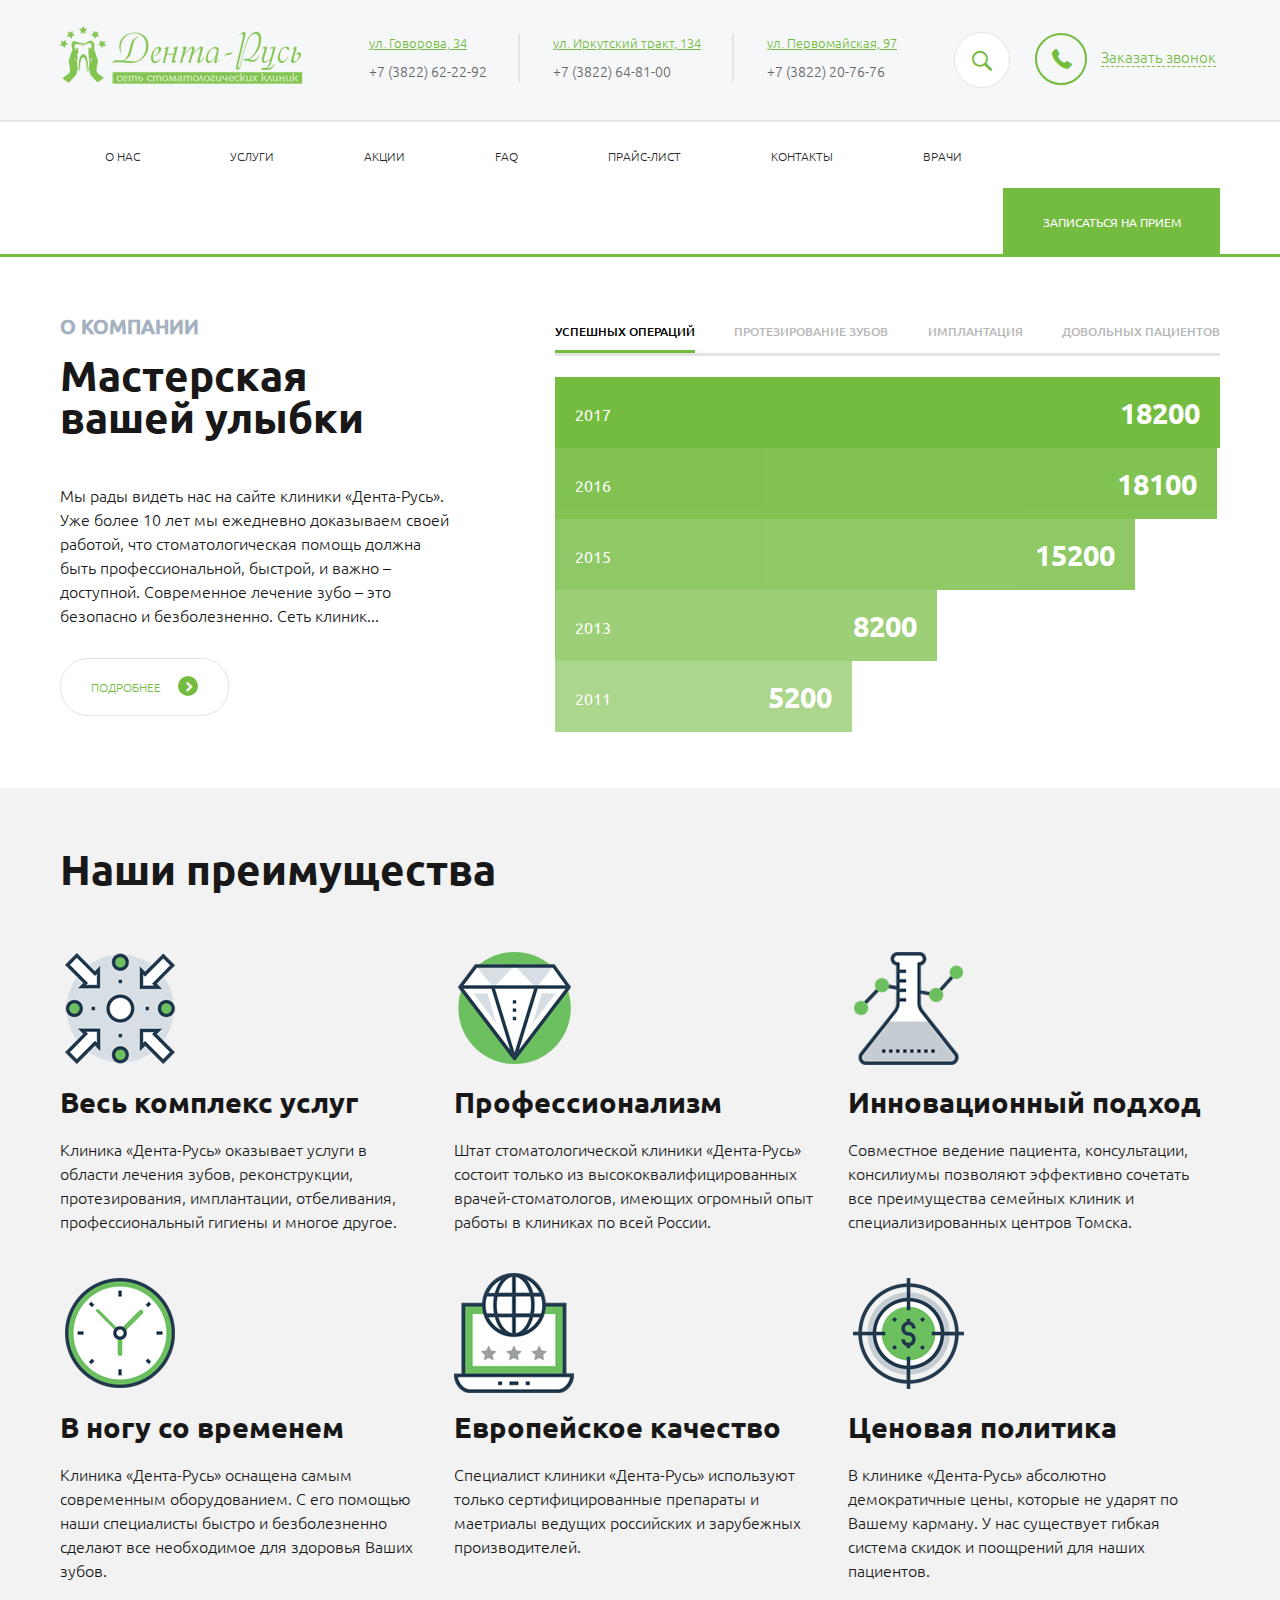
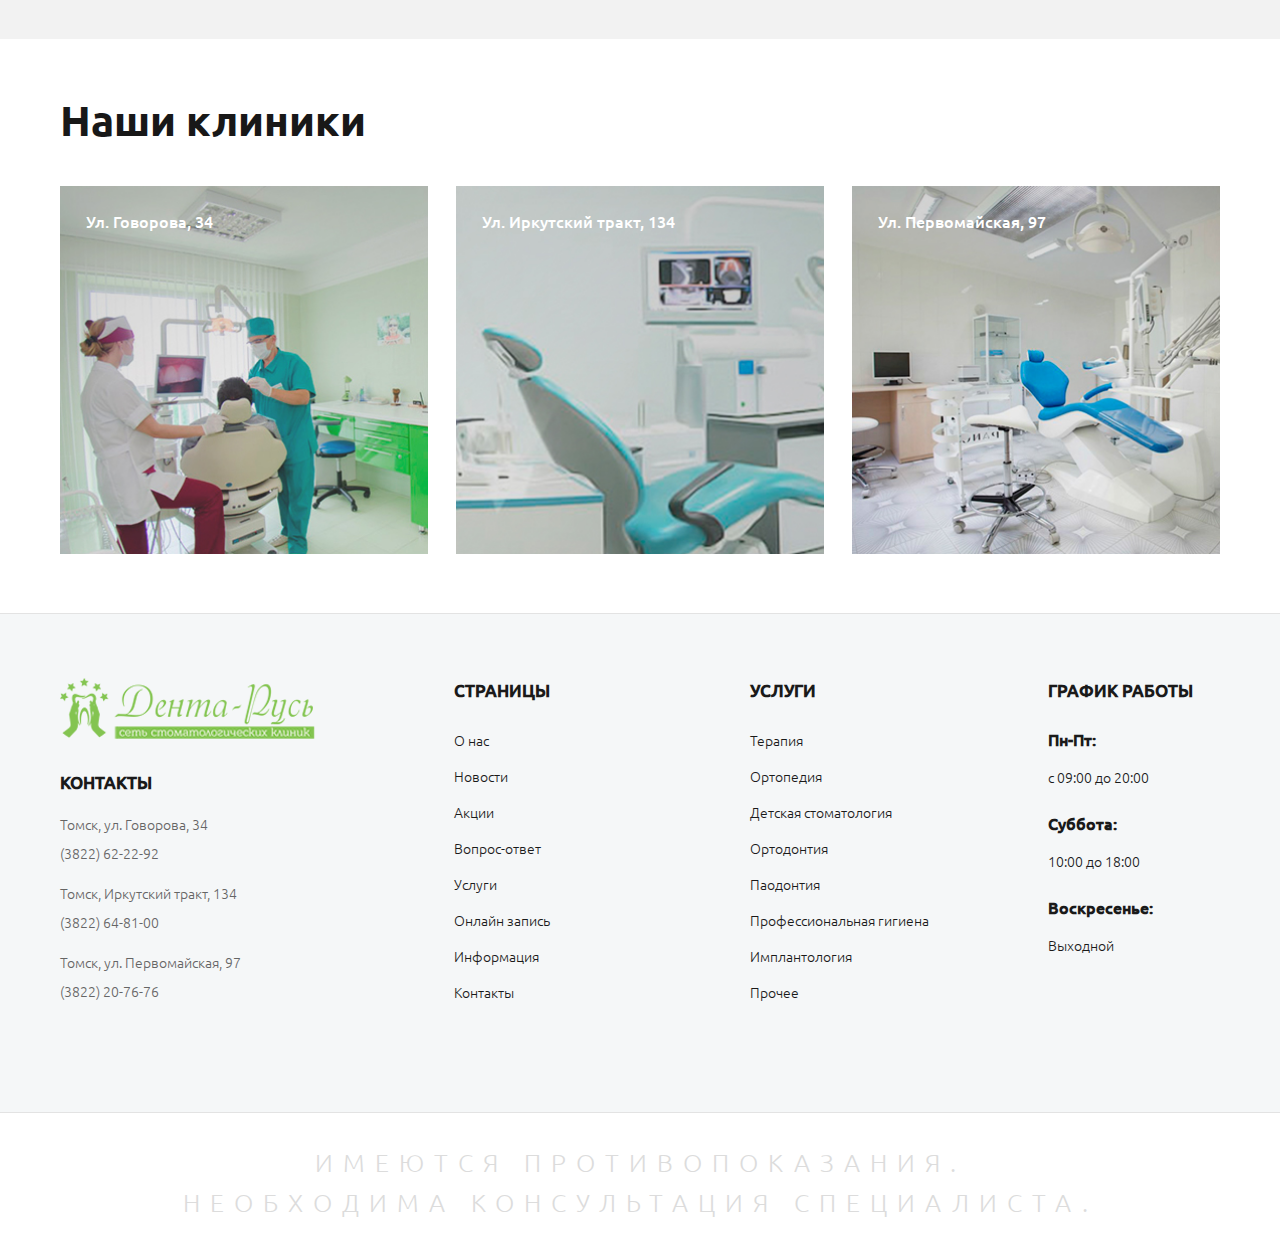
==== commit f94488eb: "no message" ====
--- a/about.html
+++ b/about.html
@@ -176,7 +176,7 @@
 				<div class="p_about_b_advantages clear">
 					<div class="b-block">
 						<div class="p_about_b_advantages_header main-content_top_h1">
-							<h3>Наши преимущества</h3>
+							<h2>Наши преимущества</h2>
 						</div>
 						<div class="p_about_b_advantages_pluses clearfix">
 							<div class="p_about_b_advantages_pluses_item">
@@ -215,21 +215,21 @@
 				<div class="p_about_b_clinics clearfix">
 					<div class="b-block">
 						<div class="p_about_b_clinics_header main-content_top_h1">
-							<h3>Наши клиники</h3>
-							<div class="p_about_b_clinics_galary">
-								<div class="p_about_b_clinics_galary_windows">
-									<a data-fancybox="gallery" style="background-image: url('./i/stomatolog.jpg');" href="./i/stomatolog.jpg" ></a>
-									<p>Ул. Говорова, 34</p>
-								</div>
-								<div class="p_about_b_clinics_galary_windows">
-									<a data-fancybox="gallery" style="background-image: url('./i/diagnostika-zubov.jpg');" href="./i/diagnostika-zubov.jpg" ></a>
-									<p>Ул. Иркутский тракт, 134</p>
-								</div>
-								<div class="p_about_b_clinics_galary_windows">
-									<a data-fancybox="gallery" style="background-image: url('./i/abou-galary-3.jpg');" href="./i/abou-galary-3.jpg" ></a>
-									<p>Ул. Первомайская, 97</p>
-								</div>
-							</div>
+							<h2>Наши клиники</h2>
+						</div>
+						<div class="p_about_b_clinics_galary">
+						<div class="p_about_b_clinics_galary_windows">
+							<a data-fancybox="gallery" style="background-image: url('./i/stomatolog.jpg');" href="./i/stomatolog.jpg" ></a>
+							<p>Ул. Говорова, 34</p>
+						</div>
+						<div class="p_about_b_clinics_galary_windows">
+							<a data-fancybox="gallery" style="background-image: url('./i/diagnostika-zubov.jpg');" href="./i/diagnostika-zubov.jpg" ></a>
+							<p>Ул. Иркутский тракт, 134</p>
+						</div>
+						<div class="p_about_b_clinics_galary_windows">
+							<a data-fancybox="gallery" style="background-image: url('./i/abou-galary-3.jpg');" href="./i/abou-galary-3.jpg" ></a>
+							<p>Ул. Первомайская, 97</p>
+						</div>
 						</div>
 					</div>
 				</div>				
@@ -323,6 +323,7 @@
 	<script type="text/javascript" src="js/about-progress-bar.js"></script>
 	<script type="text/javascript" src="js/flex-search.js"></script>
 	<script type="text/javascript" src="js/onhover-btn.js"></script>
+	<script type="text/javascript" src="js/mobile-menu.js"></script>
 
 
 	<div style="display:none;">
--- a/css/layout.css
+++ b/css/layout.css
@@ -325,19 +325,19 @@
 	margin-bottom: 54px;
 	text-align: left;
 }
-.main-content_top_h1 h1 {
-	font-family: "Ubuntu-Medium";
-	font-size: 20px;
-	line-height: 55px;
-	text-transform: uppercase;
-	color: #a4b1bf;
-}
-.main-content_top_h1 h2 {
-	font-family: "Ubuntu-Bold";
-	font-size: 42px;
-	line-height: 42px;
-	color: #181818;
-}
+	.main-content_top_h1 h1 {
+		font-family: "Ubuntu-Medium";
+		font-size: 20px;
+		line-height: 55px;
+		text-transform: uppercase;
+		color: #a4b1bf;
+	}
+	.main-content_top_h1 h2 {
+		font-family: "Ubuntu-Bold";
+		font-size: 42px;
+		line-height: 42px;
+		color: #181818;
+	}
 .background-block {
 	background-position: 50% 0;
 	background-image: url('../i/slide-blur-01.jpg');
@@ -506,6 +506,7 @@
 					position: relative;
 					margin-top: 2px;
 					margin-right: 0px;
+					width: 185px;
 				}
 				.callback .callback-btn.onhover {
 					background-color: #74bc40;
@@ -555,9 +556,15 @@
 					.callback .icon-callback.onhover {
 						color: #f5f7f8;
 					}
+			.mobile-menu {
+				display: none;
+			}		
+			.mobile-menu-button {
+				display: none;
+			}		
 			.main-menu {
 				width: 100%;
-				height: 66px;
+				min-height: 66px;
 				border-top: 2px solid #e5e5e5;
 				border-bottom: 3px solid #74bc40;
 			}
@@ -628,6 +635,7 @@
 							-webkit-transition:all 200ms ease;
 						}
 			.zapis-na-priem	{
+				width: auto;
 			}
 				.b-block .zapis-na-priem a {
 					display: inline-block;
@@ -635,7 +643,9 @@
 					color: #ffffff;
 					text-align: center;
 					/*margin: 0 auto;*/
-					width: 207px;
+					min-width: 110px;
+					width: 217px;
+					max-width: 217px;
 					padding: 27px 0px 0px;
 				}
 				.b-block .zapis-na-priem a:hover {
@@ -796,6 +806,9 @@
 							background-position: 50% 50%;
 							height: 496px;
 						}
+						.left-slide img {
+							width: 100%;
+						}
 						.left-slider .b-btn-prev {
 							position: absolute;
 							right: 104px;
@@ -865,17 +878,15 @@
 						text-align: left;
 						margin-top: 0;
 					}
-					.right-slider:before {
-						content: "о компании";
+					.about-right-slider-header {
 						font-family: "Ubuntu-Medium";
 						font-size: 20px;
 						color: #a4b1bf;
 						display: inline-block;
 						text-transform: uppercase;
-						/* margin-left: 9px; */
+						margin-left: 48px;
 						margin-top: 0;
-						position: absolute;
-						top: -5px;
+						float: left
 					}
 					.about-text-slide {
 						}
@@ -884,7 +895,7 @@
 							font-size: 42px;
 							line-height: 46px;
 							color: #181818;
-							margin-top: 32px;
+							margin-top: 10px;
 							margin-bottom: 39px;
 						}
 						.about-text-slide p {
@@ -951,18 +962,22 @@
 						}
 						.services-menu li button:hover {
 							color: #74bc40;
-							background-color: #ffffff;	
+							background-color: rgba(255,255,255, 0.9);	
 							transition: all 250ms ease;											
 						}
 						.services-menu li button:active {
 							color: #ffffff;
-							background-color: #717171;
+							background-color: rgba(113,113,113, 0.5);
 						}
 						#services_menu .active {
 							color: #ffffff !important;
-							background-color: #717171 !important;
+							background-color: rgba(113,113,113, 0.5)!important;
 							transition: all 250ms ease;								
-						}						
+						}		
+						#services_menu .active:hover{
+							background-color: rgba(113,113,113, 0.8)!important;
+							transition: all 250ms ease;						
+						}												
 				.services-texts {
 					/* width: 450px; */
 					position: absolute;
@@ -2119,7 +2134,9 @@
 							width: 120px;
 							margin-bottom: 22px;
 						}
-	.p_about_b_clinics {padding: 30px 0 18px;}
+	.p_about_b_clinics {
+		padding: 30px 0 54px;
+	}
 		.b-block {
 
 		}
@@ -2557,7 +2574,6 @@
 	margin: 0px !important;
 	background: none !important;
 	padding: 0px !important;
-	margin-top: 83px !important;
 	overflow: visible !important;
 }
 .b-popup h3 {
@@ -2605,10 +2621,12 @@
 	border: 1px solid #ffffff;
 	font-size: 22px;
 	color: #ffffff;
-	padding: 36px 40px 0px;
+	padding: 34px 40px 34px;
 	box-sizing: border-box;
+	line-height: 18px;
 	margin-top: 19px;
 	font-family: "Ubuntu-Light";
+	resize: none;
 }
 .b-popup .right {
 	float: right;
@@ -2797,7 +2815,6 @@
 .cs-skin-slide .cs-options {
 	background: transparent;
 	width: 100%;
-	padding: 1.9em 0;
 	top: 50%;
 	left: 50%;
 	-webkit-transform: translate3d(-50%,-50%,0);
@@ -2904,7 +2921,8 @@
 	float: left;
 }
 .time.cs-active::before {
-	transform: scale3d(2,3.5,1.1) !important;
+	-webkit-transform: scale3d(2,3,1.1);
+	transform: scale3d(2,3,1.1);
 }
 #b-popup-3 button {
 	margin-top: -9px;
@@ -2922,6 +2940,8 @@
 }
 .b-popup button:hover {
 	cursor: pointer;
+	background-color: rgba(255,255,255,0.8);
+	color: #74bc40;
 }
 .callback .morphing-btn-wrap {
 	text-align: left;
@@ -2944,10 +2964,10 @@
 	padding-left: 0;
 	padding-right: 0;
 	width: 52px !important;
-	-webkit-transition: width 0.3s 0.2s;
-	-moz-transition: width 0.3s 0.2s;
-	-o-transition: width 0.3s 0.2s;
-	transition: width 0.3s 0.2s;
+	-webkit-transition: width 0.01s;
+	-moz-transition: width 0.01s;
+	-o-transition: width 0.01s;
+	transition: width 0.01s;
 }
 .b-block .zapis-na-priem .morphing-btn_circle {
 	color: transparent;
@@ -2987,8 +3007,8 @@
 }
 .morphing-close {
 	position: fixed;
-	top: 5%;
-	right: 5%;
+	top: 30px;
+	right: 48px;
 	background-color: rgb(255, 255, 255);
 	text-indent: -9999px;
 	width: 43px;
@@ -3033,6 +3053,34 @@
 	-moz-transform: rotate(45deg);
 	transform: rotate(45deg);
 }
+.ui-state-hover {
+	border: none !important;
+	background: none !important;
+	cursor: pointer;
+}
+.ui-datepicker-prev-hover {
+	top: 2px !important;
+	left: 2px !important;
+}
+.ui-datepicker-next-hover {
+	top: 2px !important;
+	right: 2px !important;
+}
+.ui-datepicker-calendar .ui-state-hover {
+	border: 1px solid #cccccc !important;
+}
+.ui-state-active {
+	background: #74bc40 !important;
+	border: 1px solid #4caf50 !important;
+}
+.ui-datepicker {
+	border-radius: 0px !important;
+	width: 458px !important;
+}
+.ui-icon {
+	background-image: none !important;
+}
+
 .icon-icon-zoom:before {
   content: "\e913";
 }
--- a/css/layout-tablet.css
+++ b/css/layout-tablet.css
@@ -6,7 +6,7 @@
 	position: relative;
 }
 body {
-	min-width: 760px;
+	min-width: 1024px;
 	text-align: center;
 	font-family: 'Ubuntu';
 	font-size: 16px;
@@ -310,6 +310,7 @@
 					position: relative;
 					margin-top: 2px;
 					margin-right: 0px;
+					width: 127px;
 				}
 				.callback .callback-btn.onhover {
 				}		
@@ -403,13 +404,12 @@
 						.main-menu li:hover a .header_dropdown_menu {						
 						}						
 			.zapis-na-priem	{
+				width: auto;
 			}
 				.b-block .zapis-na-priem a {
 					display: inline-block;
 					text-align: center;
-					margin: 0 auto;
-					width: 217px;
-					padding: 26px 0;
+					padding: 27px 0px 0px;
 				}
 				.b-block .zapis-na-priem a:hover {
 				}
@@ -606,28 +606,20 @@
 						text-align: left;
 						margin-top: 0;
 					}
-					.right-slider:before {
-						content: "о компании";
-						font-family: "Ubuntu-Medium";
+					.about-right-slider-header {
 						font-size: 20px;
-						display: inline-block;
-						text-transform: uppercase;
-						/* margin-left: 9px; */
+						margin-left: 48px;
 						margin-top: 0;
-						position: absolute;
-						top: -5px;
 					}
 					.about-text-slide {
 						}
 						.about-text-slide h2 {
-							font-family: "Ubuntu-Bold";
 							font-size: 42px;
 							line-height: 46px;
-							margin-top: 30px;
+							margin-top: 10px;
 							margin-bottom: 13px;
 						}
 						.about-text-slide p {
-							font-family: "Ubuntu-Light";
 							font-size: 16px;
 							line-height: 24px;
 							margin-bottom: 22px;
@@ -1609,7 +1601,9 @@
 							width: 120px;
 							margin-bottom: 22px;
 						}
-	.p_about_b_clinics {padding: 30px 0 18px;}
+	.p_about_b_clinics {
+		padding: 30px 0 54px;
+	}
 		.b-block {
 
 		}
--- a/css/layout-mobile.css
+++ b/css/layout-mobile.css
@@ -0,0 +1,1416 @@
+html,
+body {
+	position: relative;
+}
+body {
+	min-width: 100%;
+	text-align: center;
+	font-family: 'Ubuntu';
+	font-size: 16px;
+	line-height: 24px;
+	overflow-x: hidden;
+	-webkit-text-size-adjust: none;
+	color: #ffffff;
+}
+body {
+	background-position: 50% 0;
+	background-image: url('../i/body-bgnd.jpg');
+	background-size: auto;
+	background-repeat: repeat-y;
+}
+
+a{
+	text-decoration: none;
+	color: #74bc40;
+}
+p, ul, table {
+	font-family: "Ubuntu-Light";
+	display: block;
+	position: relative;
+}
+li{
+	list-style: none;
+}
+h1,h2,h3,h4,h5,h6{
+	font-family: "Ubuntu-Bold";
+}
+
+.ps-lines{
+
+}
+	.ps-lines li.v{
+		position: fixed;
+		left: 50%;
+		height: 100%;
+		width: 1px;
+		top: 0px;
+		background-color: #00ffff;
+		opacity: 0.8;
+		z-index: 9999;
+	}
+	.ps-lines li.g{
+		position: absolute;
+		left: 0px;
+		width: 100%;
+		height: 1px;
+		background-color: #00ffff;
+		opacity: 0.8;
+		z-index: 9999;
+	}
+.fancybox-inner{
+	overflow: visible !important;
+}
+.b{
+	position: relative;
+}
+.b-wide-block{
+	position: relative;
+	max-width: 768px;
+	width: 100%;
+	min-width: 240px;
+	margin: 0px auto;
+	background-color: #FFF;
+}
+.b-block{
+	position: relative;
+	width: auto;
+	margin: 0px auto;
+}
+.b-btn {
+	font-family: "Ubuntu-Light";
+	font-size: 12px;
+	text-transform: uppercase;
+	color: #74bc40;
+	display: inline-block;
+	border-radius: 28px;
+	height: 56px;
+	background-color: #ffffff;
+	padding: 0px 20px 0px 30px;
+	line-height: 57px;
+	cursor: pointer;
+	z-index: 200;
+
+	transition: all ease 200ms;
+}
+.b-btn:hover {
+	background-color: #74bc40 !important;
+	color: #ffffff;
+}
+.b-btn:hover .arrow {
+	background-color: #ffffff !important;
+}
+.b-btn:hover .arrow:after {
+	color: #74bc40;
+}
+.arrow {
+	display: inline-block;
+	height: 20px;
+	position: relative;
+	top: -1px;
+	width: 20px;
+	border-radius: 50%;
+	background-color: #74bc40;
+	line-height: 20px;
+	/* padding-bottom: 4px; */
+	margin-left: 14px;
+	text-align: center !important;
+}
+.arrow:hover {
+	background-color: #74bc40;
+}			
+.arrow:after {
+	font-family: "icomoon";
+	font-size: 10px;
+	color: #ffffff;
+	content: "\e907";
+	margin-left: 2px;
+}
+/*.b-btn:hover {
+	color: #ffffff;
+	background-color: #74bc40 !important;
+	border: 1px solid #74bc40;
+}*/
+.slick-list {
+	position: relative;
+}
+.b-btn-next {
+	display: inline-block;
+	height: 45px;
+	width: 45px;
+	border-radius: 50%;
+	border: none;
+	background-color: #ffffff;
+	box-shadow: 0px 3px 7px rgba(0,0,0,0.14);
+	font-family: "icomoon";
+	font-size: 16px;
+	color: #b9b9b9;
+	line-height: 46px;
+	cursor: pointer;
+}
+.b-btn-next:after{
+	content: "\e902";
+	margin-left: 2px;
+}
+.b-btn-next:hover {
+	background-color: #74bc40;
+	color: #ffffff;
+	border: 1px solid #74bc40 !important;
+}
+.b-btn-prev {
+	display: inline-block;
+	height: 45px;
+	width: 45px;
+	border-radius: 50%;
+	border: none;
+	background-color: #ffffff;
+	box-shadow: 0px 3px 7px rgba(0,0,0,0.14);
+	font-family: "icomoon";
+	font-size: 16px;
+	color: #b9b9b9;
+	line-height: 46px;
+	content: "\e903";
+	cursor: pointer;
+}
+.b-btn-prev:after{
+	content: "\e903";
+	margin-right: 2px;
+}
+.b-btn-prev:hover {
+	background-color: #74bc40;
+	color: #ffffff;
+	border: 1px solid #74bc40 !important;
+}
+.main-content_top_h1 {
+	margin-top: 20px;
+	margin-bottom: 54px;
+	text-align: left;
+}
+	.main-content_top_h1 h1 {
+		font-family: "Ubuntu-Medium";
+		font-size: 20px;
+		line-height: 24px;
+		text-transform: uppercase;
+		color: #a4b1bf;
+	}
+	.main-content_top_h1 h2 {
+		font-family: "Ubuntu-Bold";
+		font-size: 30px;
+		line-height: 36px;
+		color: #181818;
+	}
+.b-head {
+}
+	.b-head .b-wide-block {
+			max-height: 400px;
+	}
+			.header {
+				width: 100%;
+				height: auto;
+				padding: 10px 5% 10px;
+				box-sizing: border-box;
+			}
+				.logo {
+					background-position: 50% 50%;
+					background-image: url('../i/logo.png');
+					background-size: 100%;
+					background-repeat: no-repeat;
+					height: 58px;
+					max-width: 243px;
+					min-width: 120px;
+					width: 57%;
+				}
+					.logo a {
+						display: block;
+					}
+				.filials {
+				margin-top: 3px;
+				transition: opacity 0.25s ease;
+				}
+					.filial-addr {
+						font-family: "Ubuntu-Light";
+						text-align: left;
+						margin-left: 0;
+						position: relative;
+					}
+					.filials li:after {
+						display: none;
+					}
+					.filials li:last-child:after {
+						display: none;
+					} 
+						.filial-addr a {
+							color: #ffffff;
+							font-size: 13px;
+							text-decoration: underline; */
+						}
+						.filial-addr a:hover {
+							text-decoration: none;
+						}
+						.filial-addr p {
+							font-size: 14px;
+							line-height: 32px;
+						}
+					.vertical-line {
+						background-position: 0 0;
+						background-size: cover;
+						background-repeat: no-repeat;
+						background-image: url("../i/vertical-line.png");
+						height: 48px;
+						width: 2px;
+						position: relative;
+						left: 30px;
+						top: 4px;
+					}
+				.search {
+					display: none;
+				}
+				.search-mobile {
+					font-family: 'icomoon' !important;
+					speak: none;
+					font-size: 20px;
+					font-style: normal;
+					font-weight: normal;
+					font-variant: normal;
+					text-transform: none;
+					line-height: 1;
+					box-sizing: border-box;
+					border: 1px solid #e3e3e3;
+					border-radius: 100px;
+					overflow:hidden;
+					height: 54px;
+					width: 54px;
+					position: absolute;
+					right: 64px;
+					top: 0;
+					margin: 7px 0 0 0px;
+					transition: width 0.4s ease;
+					cursor: pointer;
+					display: inline-block;
+					color: #74bc40;
+					background-color: #ffffff;
+				}
+				.search-mobile-link:before{
+					position: absolute;
+					top: 16px;
+					right: 16px;
+					content: "\e901";
+				}				
+				.search-mobile-link {
+					display: block;
+					width: auto;
+					height: 100%;
+					cursor: pointer;
+					z-index: 100;
+				}		
+					.search-mobile .open {
+						display: none;
+					}							
+				.callback  {
+					display: inline-block;
+					position: absolute;
+					right: 0;
+					margin: 7px 0 0 10px;
+					width: 52px;
+					height: 52px;
+					float: none !important;
+				}
+				.callback .callback-btn.onhover {
+				}		
+					.callback a {
+						width: auto;
+						/* box-sizing: initial; */
+						display: inline-block;
+						height: 52px;
+					}
+					.callback p {
+						display: none;
+					}
+					.callback p.onhover {
+						border-bottom: 0px;
+					}
+					.callback-btn {
+						border: 2px solid #74bc40;
+						border-radius: 50%;
+						height: 48px;
+						width: 48px;
+						position: relative;
+						top: 0px;
+						margin-left: 0;
+				}
+					.callback .icon-callback {
+						content: "\e900";
+						position: absolute;
+						top: 13px;
+						left: 15px;
+						font-family: 'icomoon' !important;
+						speak: none;
+						font-style: normal;
+						font-weight: normal;
+						font-variant: normal;
+						text-transform: none;
+						line-height: 1;
+						font-size: 20px;
+					}
+					.callback .icon-callback.onhover {
+					}
+			.header .filials {
+				display: none;
+			}		
+			.b-head .main-menu .b-block>ul {
+				display: none;
+			}
+			.main-menu .b-block {
+				margin: 0 5%;
+			}
+			.mobile-menu-button {
+				display: initial;
+				min-width: 110px;
+				width: auto;
+				height: 66px;
+				cursor: pointer;
+				box-sizing: border-box;
+				padding: 21px 0 0 10px;
+				text-align: left;
+			}
+			.mobile-menu-button:hover {
+				background-color: #74bc40;
+			}								
+				.mobile-menu-button span {
+					font-family: "Ubuntu";
+					font-size: 16px;
+					text-transform: uppercase;
+					color: #74bc40;
+					display: inline-block;
+					position: absolute;
+				}
+				.mobile-menu-button:before {
+					content: "\e910";
+					font-family: 'icomoon' !important;
+					speak: none;
+					font-style: normal;
+					font-weight: normal;
+					font-variant: normal;
+					text-transform: none;
+					line-height: 1;
+					font-size: 22px;
+					color: #74bc40;
+					margin-right: 7px;
+				}	
+				.mobile-menu-button:hover span{
+					color: #ffffff;
+				}		
+				.mobile-menu-button:hover:before{
+					color: #ffffff;
+				}											
+			.mobile-menu {
+				display: initial;
+				width: 57%;
+				opacity: 0;
+				visibility: hidden;
+				max-width: 200px;
+				height: 100%;
+				position: fixed;
+				top: 0px;
+				left: -57%;
+				z-index: 200;
+				background-color: rgba(116,188,64,1);
+				box-sizing: border-box;
+				padding: 10px 0 0 20px;
+				float: left;
+				transition: all 200ms ease;
+				-moz-transition:all 200ms ease;
+				-webkit-transition:all 200ms ease;
+			}
+			.visible {
+				opacity: 1;
+				left: 0;
+				visibility: visible;
+				transition: all 200ms ease;
+				-moz-transition:all 200ms ease;
+				-webkit-transition:all 200ms ease;
+			}
+			.mobile-menu .filials {
+				position: relative;
+			}
+			.mobile-menu-ul {
+				position: relative;
+				margin-bottom: 0;
+				width: 98%;
+			}
+			.mobile-menu-ul li {
+			margin-bottom: 3px;
+			position: relative;
+			}			
+			.filials li {
+				margin-bottom: 10px;
+				display: block;
+				float: initial !important;
+				cursor: pointer;
+			}
+			.filials li:hover a {
+				text-decoration: none;
+			}
+
+				.mobile-menu-ul li>a {
+					font-size: 16px;
+					font-family: Ubuntu;
+					position: relative;
+					text-transform: uppercase;
+					text-align: left;
+					display: inline-block;
+					box-sizing: border-box;
+					padding: 10px;
+					height: auto;
+					width: 100%;
+					color: #ffffff;
+					background-color: rgba(255,255,255,0.1);
+				}
+				.mobile-menu-ul .mmarrow:after {
+					content: "\e907";
+					font-family: 'icomoon' !important;
+					speak: none;
+					font-style: normal;
+					font-weight: normal;
+					font-variant: normal;
+					text-transform: none;
+					line-height: 1;
+					font-size: 11px;
+					color: #ffffff;
+					display: inline-block;
+					top: 17px;
+					right: 15px;
+					position: absolute;
+				}
+				.header_dropdown_menu {
+					position: absolute;
+					background-color: #74bc40;
+					visibility: hidden;
+					opacity: 0;
+					top: 0;
+					left: 100%;
+					z-index: 99;
+				}
+				.header_dropdown_menu ul {
+					float: initial;
+				}
+				.header_dropdown_menu li {
+					display: block;
+					position: initial;
+					width: 100%;
+				}
+				.header_dropdown_menu a {
+					text-align: left;
+					width: 100%;
+					padding: 27px 25px 0;
+					white-space: nowrap;
+				}
+				.header_dropdown_menu li:hover a {
+					width: 100%;
+					background-color: rgba(255,255,255,0.1);
+				}						
+				.mobile-menu li:hover>.header_dropdown_menu {
+					opacity: 1;
+					visibility: visible;
+					left: 91%;
+					box-shadow: 0px 6px 25px rgba(0,0,0,0.3);
+					transition: all 200ms ease;
+					-moz-transition:all 200ms ease;
+					-webkit-transition:all 200ms ease;
+				}
+				.mobile-menu-ul li:hover>a {
+					background-color: #68ae36;
+				}
+			.zapis-na-priem	{
+			float: right !important;
+			}
+				.b-block .zapis-na-priem a {
+					display: inline-block;
+					text-align: center;
+					/*margin: 0 auto;*/
+					width: auto;
+					padding: 27px 15px 0px;
+				}
+				.b-block .zapis-na-priem a:hover {
+				}
+.main-content {
+	width: auto;
+}
+	.major-slider {
+		width: auto;
+	}
+		.main-content .b-wide-block{
+			width: auto;
+		}
+			.back-slider {
+				width: auto;
+			}
+				.back-slide {
+					background-position: 50% 50%;
+					background-size: cover;
+					background-repeat: no-repeat;
+					height: 438px;
+					width: auto;
+				}
+					.back-slider .slick-dots {
+						display: none !important;
+					}							
+			.major-slider .b-btn-prev {
+				display: block !important;
+				position: absolute;
+				right: 80px;
+				bottom: 20px;
+				z-index: 2;
+			}
+			.major-slider .b-btn-next {
+				display: block !important;
+				position: absolute;
+				right: 20px;
+				bottom: 20px;
+			}
+					.slider-btns {
+						position: absolute;
+						left: 50%;
+						margin-left: 200px;
+					}
+					.slider-btns:after {
+						width: 6px;
+						height: 6px;
+						border-radius: 50%;
+						position: absolute;					
+					}
+			.green-circle {
+				background-image: none;
+				display: none;
+			}
+				.front-slider {
+					height: 438px;
+					position: absolute;
+					top: 0;
+					left: 0;
+					margin-left: 0;
+					width: 100%;
+					background-color: rgba(116,188,64,0.7);
+				}
+					.front-slider-align {
+						display: table !important;
+						height: 370px;
+						z-index: 10;
+					}
+					.front-slide {
+						display: table-cell;
+						vertical-align: middle;
+						text-align: left;
+						padding: 5%;
+					}
+					.front-slide h2 {
+						font-family: "Ubuntu-Bold";
+						line-height: 40px;
+						width: 200px;
+						display: inline-block;
+						margin-bottom: 20px;
+						font-size: 32px;
+					}
+					.front-slide p {
+						font-family: "Ubuntu-Light";
+						line-height: 30px;
+						width: 90%;
+						margin-bottom: 36px;
+					}
+					.front-slide .b-btn:hover {
+					}
+	.about-company {
+
+	}
+		.about-company .b-wide-block {
+		}
+			.about-company .b-wide-block .b-block {
+				padding-top: 50px;
+				padding-bottom: 50px;
+			}
+				.about-align-cont {
+					
+				}
+					.left-slider {
+						height: auto;
+						width: 100%;
+						position: relative;
+						margin-bottom: 40px;
+						float: none !important;
+					}
+						.left-slide {
+							height: initial;
+						}
+						.left-slide img {
+							display: block;
+							width: 100%;
+							height: auto;
+						}
+						.left-slider .b-btn-prev {
+							position: absolute;
+							right: 80px;
+							bottom: -21px;
+							/* margin-top: -24px; */
+							z-index: 10;
+						}
+						.left-slider .b-btn-prev:hover {
+							border: none !important;
+						}
+						.left-slider .b-btn-next {
+							margin-top: -24px;
+							position: absolute;
+							right: 20px;
+						}
+					.right-slider .slick-dots {
+						display: none !important;
+					}						
+					.right-slider .b-btn-prev { 
+						display: none !important;
+					}
+					.right-slider .b-btn-next { 
+						display: none !important;
+					}
+					.right-slider {
+						box-sizing: border-box;
+						width: 100%;
+						text-align: left;
+						margin-right: 0;
+						margin-left: 0;
+						padding: 0 5% 0;%%
+					}
+					.about-right-slider-header {
+						font-size: 18px;
+						margin-left: 5%;
+						margin-top: 0;
+					}
+					.about-text-slide {
+						/* width: auto; */
+						}
+						.about-text-slide h2 {
+							font-family: "Ubuntu-Bold";
+							font-size: 30px;
+							line-height: 36px;
+							margin-top: 0;
+							margin-bottom: 15px;
+						}
+						.about-text-slide p {
+							font-family: "Ubuntu-Light";
+							font-size: 16px;
+							line-height: 24px;
+							margin-bottom: 36px;
+						}
+						.about-text-slide a {
+							border: 1px solid #e3e3e3;
+							line-height: 56px;
+						}		
+	.services {
+
+	}
+		.services .b-wide-block {
+			height: auto;
+			background-image: url("../i/services-bgrnd.jpg");
+			background-position: 50% 50%;
+			background-size: cover;
+			background-repeat: no-repeat;
+			padding: 30px 0 30px;
+		}
+			.b-block {
+
+			}
+				.services-menu {
+					position: relative;
+					/* bottom: 0px; */
+					margin-top: 0px;
+				}
+				.services-menu li {
+					display: inline-block;
+					height: 70px;
+					width: 45%;
+					min-width: 149px;
+					max-width: 400px;
+					margin-right: 0;
+					float: left;
+					background: transparent;
+					border: 8px solid transparent;
+				}
+				.services-menu li:nth-child(2n) {
+					margin-right: 0px;
+					margin-bottom: 0;
+				}
+				.services-menu li:nth-child(8) {
+					margin-right: 0px;
+				}
+						.services-menu li button {
+							font-family: "Ubuntu";
+							font-size: 16px;
+							padding-left: 0;
+							/* text-transform: uppercase; */
+							text-align: center;
+							display: table-cell;
+							width: 100%;
+							height: 100%;
+							line-height: 30px;
+							vertical-align: middle;
+							cursor:pointer;
+							transition: all 250ms ease;
+							background-color: rgba(255,255,255,0.8);
+						}
+						.services-menu li button:hover {
+							transition: all 250ms ease;											
+						}
+						.services-menu li button:active {
+						}
+						#services_menu .active {
+							transition: all 250ms ease;								
+						}						
+				.services-texts {
+					/* width: 450px; */
+					position: absolute;
+					left: 0px;
+					display: none;
+				}
+				.services-text-container {
+					position: absolute;
+					display: table;
+					height: 398px;
+					width: 450px;
+					opacity: 0;
+				}
+					.services-text {
+						display: table-cell;
+						top: 0;
+						text-align: left;
+						vertical-align: middle;
+					}
+						.services-text h3 {
+							font-family: "Ubuntu-Bold";
+							font-size: 48px;
+							line-height: 55px;
+							margin-bottom: 28px;
+						}
+						.services-text p {
+							font-family: "Ubuntu-Light";
+						}
+					.services-text .show {
+						opacity: 1;
+					}
+				.services-images {
+					width: 696px;
+					position: absolute;
+					top: 0;
+					right: 0;
+					display: none;
+				}
+					.services-image {
+						position: absolute;
+						top: 0;
+						right: 0;
+						width: 700px;
+						height: 738px;
+						background-position: 100% 0%;
+						background-size: auto auto;
+						background-repeat: no-repeat;
+						opacity: 0;
+					}
+					.img_diagnostika {
+						background-image: url('../i/services-slide-01.png');
+						background-position: 100% 0%;
+						background-size: auto auto;						
+					}
+					.img_terapevt-stom {
+						background-image: url('../i/services-slide-02.png');
+						background-position: 100% 0%;
+						background-size: auto auto;						
+					}
+					.img_implantation {
+						background-image: url('../i/services-slide-01.png');
+						background-position: 100% 0%;
+						background-size: auto auto;						
+					}
+					.img_ortodontiya {
+						background-image: url('../i/services-slide-02.png');
+						background-position: 100% 0%;
+						background-size: auto auto;						
+					}
+					.img_estetic-stom {
+						background-image: url('../i/services-slide-01.png');
+						background-position: 100% 0%;
+						background-size: auto auto;						
+					}
+					.img_hirurgiya {
+						background-image: url('../i/services-slide-02.png');
+						background-position: 100% 0%;
+						background-size: auto auto;						
+					}
+					.img_ortopedia {
+						background-image: url('../i/services-slide-01.png');
+						background-position: 100% 0%;
+						background-size: auto auto;						
+					}
+					.img_gigiena {
+						background-image: url('../i/services-slide-02.png');
+						background-position: 100% 0%;
+						background-size: auto auto;						
+					}
+	.reviews {
+
+	}
+		.reviews .b-wide-block {
+			padding: 30px 0 50px;
+		}
+			.reviews .b-wide-block .b-block {
+				width: 95%;
+				/*overflow: hidden;*/
+			}
+				.reviews-header {
+					font-family: "Ubuntu-Bold";
+					font-size: 40px;
+					line-height: 40px;
+					text-align: left;
+					/* margin-top: 54px; */
+					margin-bottom: 10px;
+				}
+				.review-slide-block {
+					width: auto;
+					margin-left: 0;
+					margin-bottom: 60px;
+				}
+					.review-single {
+						width: auto;
+						margin-top: 18px;
+						margin-left: 0px;
+						margin-right: 0px;
+					}
+						.review-single-head {
+							display: inline-block;
+							width: 100%;
+							margin-top: 30px;
+							margin-bottom: 26px;
+						}
+							.review-single-phot {
+								background-position: 50% 50%;
+								background-size: cover;
+								background-repeat: no-repeat;
+								height: 80px;
+								width: 80px;
+								border-radius: 55px;
+								overflow: hidden;
+								margin-left: 20px;
+							}
+							.review-single-name {
+								display: inline-block;
+								width: 31%;
+								text-align: left;
+								white-space: nowrap;
+								margin-top: 12px;
+								margin-left: 6%;
+								float: left;
+							}
+								.review-single-name h5{
+									font-family: "Ubuntu";
+									font-size: 16px;
+									line-height: 28px;
+									text-transform: uppercase;
+									text-align: left;
+									letter-spacing: 1px;
+								}
+								.review-single-name p{
+									font-family: "Ubuntu-Light";
+									font-size: 15px;
+									line-height: 28px;
+									text-align: left;
+								}
+							.review-single-head .b-btn {
+								border: 1px solid #e3e3e3;
+							}
+							.review-btn {
+								display: inline-block;
+								text-align: right;
+								padding-top: 12px;
+								padding-right: 6%;
+								width: 175px;
+								float: right;
+							}
+					.review-single-text {
+						text-align: left;
+						padding: 0 20px 0px 20px;
+						margin-bottom: 30px;
+						overflow: hidden;
+					}
+						.review-single-text p {
+							overflow: hidden;
+							max-height: 145px;
+						}
+					.review-slide-block  .b-btn-prev {
+						position: absolute;
+						/* border: 1px solid #b9b9b9; */
+						right: 80px;
+						bottom: -23px;
+						/* box-shadow: none; */
+						z-index: 10;
+					}
+					.review-slide-block  .b-btn-prev:hover {
+						border: none !important;
+					}
+					.review-slide-block  .b-btn-next {
+						/* border: 1px solid #b9b9b9; */
+						position: absolute;
+						/* box-shadow: none; */
+						right: 20px;
+						bottom: -23px;
+					}					
+				.review-more {padding-bottom: 0px;}
+					.review-more-cont {
+						/* margin: 0 auto; */
+						/* width: 300px; */
+						text-align: left;
+					}
+						.review-reply {
+							display: inline-block;
+							margin-left: 0;
+						}
+						.review-reply a{
+							font-family: "Ubuntu-Medium";
+							font-size: 12px;
+							padding-right: 30px;
+						}
+						.review-reply a:hover {
+						}
+						.review-reply .b-btn:after {
+							display: none;							
+						}		
+						.review-all {
+							display: inline-block;
+							margin-left: 23px;
+						}
+						.review-all a{
+							font-size: 14px;
+							font-family: "Ubuntu";
+							text-decoration: underline;
+							line-height: 54px;
+							display: inline-block;
+						}
+						.review-all a:hover {
+							text-decoration: none;
+						}
+					.review-single-full {
+						width: 95%;
+						padding: 20px !important;
+					}
+						.review-single-full .review-single-head {
+							display: table;
+							width: 100%;
+							margin-top: 0px;
+							margin-bottom: 26px;
+						}
+							.review-single-full .review-single-phot {
+								background-position: 50% 50%;
+								background-size: cover;
+								background-repeat: no-repeat;
+								height: 110px;
+								width: 110px;
+								border-radius: 55px;
+								overflow: hidden;
+								margin-left: 0px;
+							}
+							.review-single-full .review-single-name {
+								display: inline-block;
+								padding: 27px 0 27px 8%;
+								text-align: left;
+								white-space: nowrap;
+							}	
+							.review-single-full .review-single-text {
+								padding: 0px;
+								height: initial;
+								margin-bottom: 0px;
+							}		
+							.review-single-full .review-single-text p {
+								max-height: initial;
+							}										
+	.map {
+
+	}
+		.map .b-wide-block {
+			height: 531px;
+		}
+			.map-block {
+/*				background-position: 50% 50%;
+				background-size: cover;
+				background-repeat: no-repeat;
+				background-image: url("../i/map.jpg");*/
+				height: 531px;
+			}
+			.map-cont {
+				position: absolute;
+				display: block;
+				height: 240px;
+				width: 80%;
+				max-width: 400px;
+				left: initial;
+				right: 5%;
+				margin-left: initial;
+				margin: 0 auto;
+				padding: 15px;
+				top: 15px;
+				text-align: left;
+				box-shadow: 0px 2px 6px #b9b9b9;
+			}
+			.gov, .irk, .perv {
+				transition: opacity 0.5s ease;
+			}
+			.map-cont-close {
+				height: 24px;
+				width: 24px;
+				border-radius: 50%;
+				border: 1px solid #b9b9b9;
+				position: absolute;
+				top: 12px;
+				right: 12px;
+				cursor: pointer;
+			}
+			.map-cont-close:hover {
+				border: 1px solid #74bc40;
+			}			
+			.map-cont-close:after {
+				font-family: "icomoon";
+				font-size: 15px;
+				content: "\e906";
+				margin-left: 5px;
+				line-height: 25px;
+			}
+			.map-cont-close:hover:after {
+			}
+				.map-cont h6 {
+					font-family: "Ubuntu-Medium";
+					font-size: 16px;
+					line-height: 40px;
+				}
+					.map-cont-head {
+						text-align: left;
+						margin-bottom: 0px;
+					}
+						.map-cont-head h5 {
+							font-family: "Ubuntu-Medium";
+							font-size: 18px;
+							line-height: 30px;
+						}
+						.map-cont-head p {
+							font-family: "Ubuntu-Medium";
+							font-size: 13px;
+							line-height: 13px;
+							text-transform: uppercase;
+						}				
+						.map-cont-addr {
+							display: inline-block;
+							margin-right: 5px;
+							width: 50%;
+						}
+							.map-cont-addr ul li:nth-child(1) p:before{
+								font-family: "icomoon";
+								font-size: 12px;
+								content: "\e904";
+								margin-right: 3px;
+							}
+							.map-cont-addr ul li:nth-child(2) p:before{
+								font-family: "icomoon";
+								font-size: 12px;
+								content: "\e900";
+								margin-right: 3px;
+							}
+							.map-cont-addr ul li:nth-child(3) p:before{
+								font-family: "icomoon";
+								font-size: 9px;
+								content: "\e905";
+								margin-right: 3px;
+							}												
+							.map-cont-addr h5 {
+								font-family: "Ubuntu-Medium";
+								font-size: 15px;
+								line-height: 29px;
+							}
+							.map-cont-addr p {
+								font-family: "Ubuntu-Light";
+								font-size: 12px;
+								line-height: 30px;
+							}						
+						.map-cont-shedule {
+							font-family: "Ubuntu-Medium";
+							font-size: 14px;
+							line-height: 24px;
+							display: inline-block;
+						}
+							.map-cont-shedule h5 {
+								font-family: "Ubuntu-Medium";
+								font-size: 15px;
+								line-height: 30px;
+							}
+							.map-cont-shedule p {
+								font-family: "Ubuntu-Medium";
+								font-size: 14px;
+								line-height: 12px;
+								margin-bottom: 11px;
+							}	
+							.map-cont-shedule h6 {
+								font-family: "Ubuntu-Light";
+								font-size: 13px;
+								line-height: 27px;
+							}	
+
+
+	.footer {
+	}
+		.footer-cont {
+		}
+			.footer-cont .b-wide-block {
+				border-top: 1px solid #e3e3e3;
+				border-bottom: 1px solid #e3e3e3;
+				text-align: left;
+			}
+				.footer-cont .b-block {
+				height: auto;
+				padding: 20px 0;
+				margin: 0 5%;
+				}
+					.footer-columns {
+						/* padding-top: 64px; */
+					}
+						.footer-columns h4 {
+							font-family: "Ubuntu-Medium";
+							font-size: 17px;
+							line-height: 26px;
+							text-transform: uppercase;
+						}
+						.footer-columns a {
+							display: inline-block;
+							font-family: "Ubuntu-Light";
+							font-size: 14px;
+							line-height: 36px;
+						}						
+						.footer-columns a:hover {
+							text-decoration: underline;
+						}
+						.footer-columns p {
+							font-family: "Ubuntu-Light";
+							font-size: 14px;
+							line-height: 36px;
+						}
+						.footer-logconts {
+							width: auto;
+							margin-right: 10px; /*140px*/
+						}
+							.footer-logo {
+							margin-bottom: 26px;
+							width: 100%;
+							display: none;
+							}
+							.footer-logo-img {
+								background-position: 50% 50%;
+								background-image: url("../i/logo-footer.png");
+								background-size: cover;				
+								height: 61px;
+								width: 255px;	
+							}
+								.footer-logo-img a {
+									display: block;
+								}
+							.footer-contacts {
+							}	
+								.footer-contacts h4 {
+									margin-bottom: 14px;
+								}							
+								.footer-contacts p {
+									line-height: 29px;
+								}					
+								.footer-contacts li {
+									margin-bottom: 11px;
+								}
+						.footer-pages {
+							margin-right: 200px;
+							display: none;
+						}
+							.footer-pages ul {
+								margin-top: 18px;
+							}
+						.footer-services {
+							margin-right: 119px;
+							display: none;
+						}
+							.footer-services ul {
+								margin-top: 18px;
+							}
+						.footer-shedule {
+							}							
+							.footer-shedule li {
+									margin-bottom: 8px;
+								}							
+							.footer-shedule h4 {
+								margin-bottom: 10px;
+							}
+							.footer-shedule h6 {
+								font-family: "Ubuntu-Medium";
+								font-size: 16px;
+								line-height: 26px;
+							}
+			.footer-copyright {
+				position: absolute;
+				right: 0;
+				bottom: 20px;
+				background-position: 50% 50%;
+				background-image: url("../i/copyright-redder.png");
+				background-size: cover;
+				height: 16px;
+				width: 93px;
+			}
+				.footer-copyright a {
+					display: block;
+					height: 16px;
+					width: 93px;
+				}
+		.footer-sub {
+		margin: 0 5%;
+		}
+			.footer-sub p {
+			font-family: "Ubuntu-Light";
+			font-size: 17px;
+			line-height: 20px;
+			letter-spacing: 4px;
+			margin-top: 10px;
+			padding-bottom: 10px;
+			text-transform: uppercase;
+			}
+/*about page begin*/
+	.p_about {
+	}
+	.p_about p{
+	}
+		.b-wide-block {
+
+		}
+			.p_about_b_about {
+
+			}
+				.p_about .b-block {
+					margin: 0 5%;
+				}
+					.p_about_b_about_text {
+						width: 390px;
+						padding: 12px 0 0px 0;
+					}				
+						.p_about .main-content_top_h1 {
+							margin-bottom: 20px;
+						}
+							.p_about_b_about_text p{
+								margin-bottom: 31px;
+							}
+
+							.p_about .p_about_btn {
+								border: 1px solid #e3e3e3;
+								padding-right: 30px;
+							}
+					.p_about_b_about_stats {
+						display: inline-block;
+						width: 330px;
+						height: auto;
+						padding: 65px 0px;
+						position: relative;
+						float: left !important;
+					}
+						.p_about_b_about_stats_menu {
+							border-bottom: 3px solid #e3e3e3;
+							margin-bottom: 21px;
+							display: block;
+						}
+							.p_about_b_about_stats_menu ul {
+								line-height: 0;
+								zoom:1;
+							}
+					        .p_about_b_about_stats_menu ul:after {
+								width: 100%;
+								height: 0px;
+								content: '';
+					        }	
+								.p_about_b_about_stats_menu .active {
+									height: 28px;
+									border-bottom: 3px solid #74bc40;									
+								}					        				
+								.p_about_b_about_stats_menu_item {
+									cursor: pointer;
+									height: 28px;
+									border-bottom: 3px solid transparent;
+									line-height: normal;
+									zoom : 1;*/
+								}
+								.p_about_b_about_stats_menu_item:hover {
+									height: 28px;
+									border-bottom: 3px solid #74bc40;
+								}	
+									.p_about_b_about_stats_menu_item span {
+										line-height: 20px;
+										font-size: 11px;
+									}	
+							.p_about_b_about_stats_graphic {
+								width: 100%;
+								float: left !important;
+							}								
+							.p_about_b_about_stats_graphic_progressbar {
+								width: 0px;
+								height: 71px;
+							}
+							.p_about_b_about_stats_graphic_progressbar .start {
+							}
+							.p_about_b_about_stats_graphic_progressbar .start {
+								line-height: 74px;
+								margin-left: 20px;
+							}
+							.p_about_b_about_stats_graphic_progressbar .end {
+								right: 20px;
+							}
+							.p_about_b_about_stats_graphic_progressbar .end {
+								line-height: 73px;
+							}
+		.p_about_b_advantages h4 {
+			margin-bottom: 23px;
+		}
+			.p_about_b_advantages .b-block {
+				padding: 30px 0 30px;
+			}
+				.p_about_b_advantages_pluses {
+					width: 100%;
+				}
+					.p_about_b_advantages_pluses_item {
+						width: 300px;
+						margin-right: 30px;
+						padding: 13px 0 27px 0;
+						float: left;
+						}
+						.p_about_b_advantages_pluses_item_img {
+							height: 120px;
+							width: 120px;
+							margin-bottom: 22px;
+						}
+	.p_about_b_clinics {
+		padding: 30px 0 54px;
+	}
+				.p_about_b_clinics_header h3 {
+					margin-bottom: 48px;
+				}
+			.p_about_b_clinics_galary {
+				width: 1190px;
+				margin-left: -12px;
+			}
+				.p_about_b_clinics_galary_windows {
+					height: 300px;
+					width: 300px;
+					margin: 0 12px;
+				}
+					.p_about_b_clinics_galary_windows a{
+						height: 326px;
+						width: 326px;
+						margin: -12px -12px;
+					}
+					.p_about_b_clinics_galary_windows a:after {
+						content: "\e913";
+						bottom: 60px;
+						right: 40px;
+						opacity: 0;
+					}					
+/*about page end*/			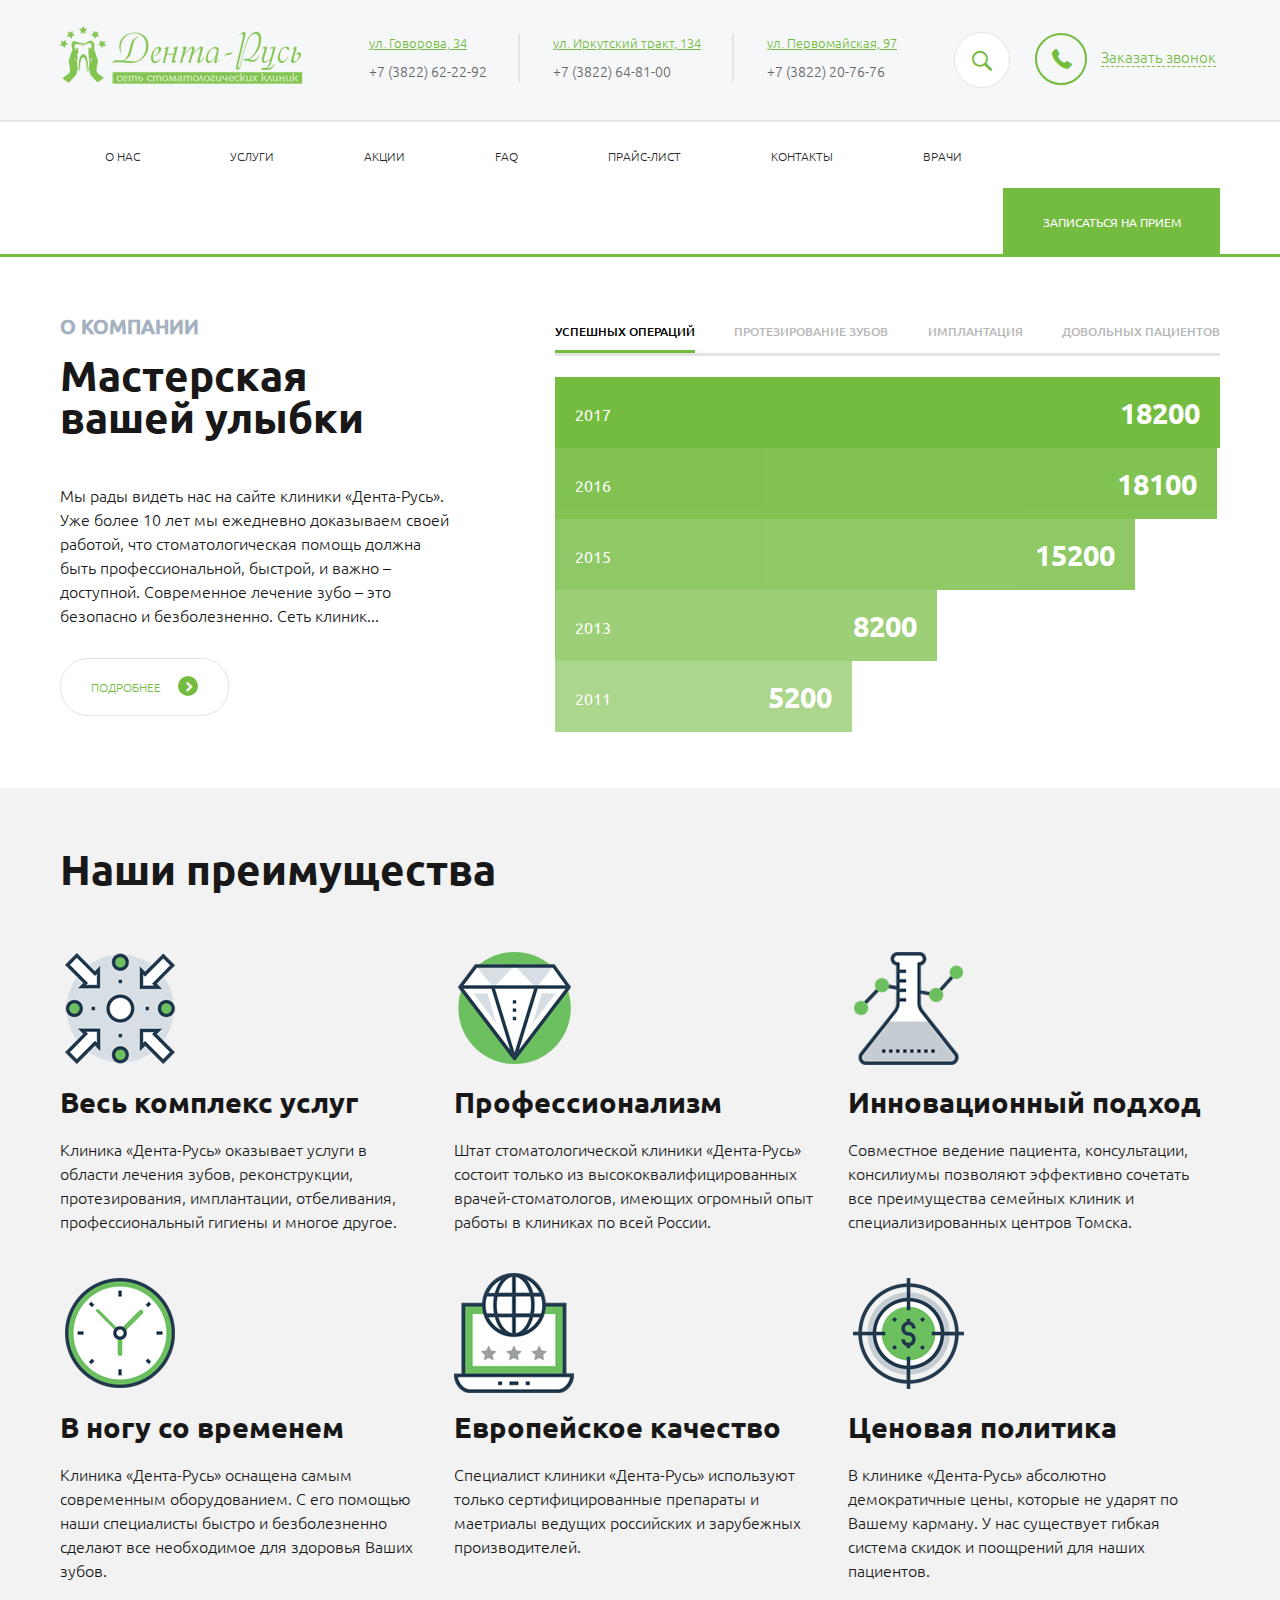
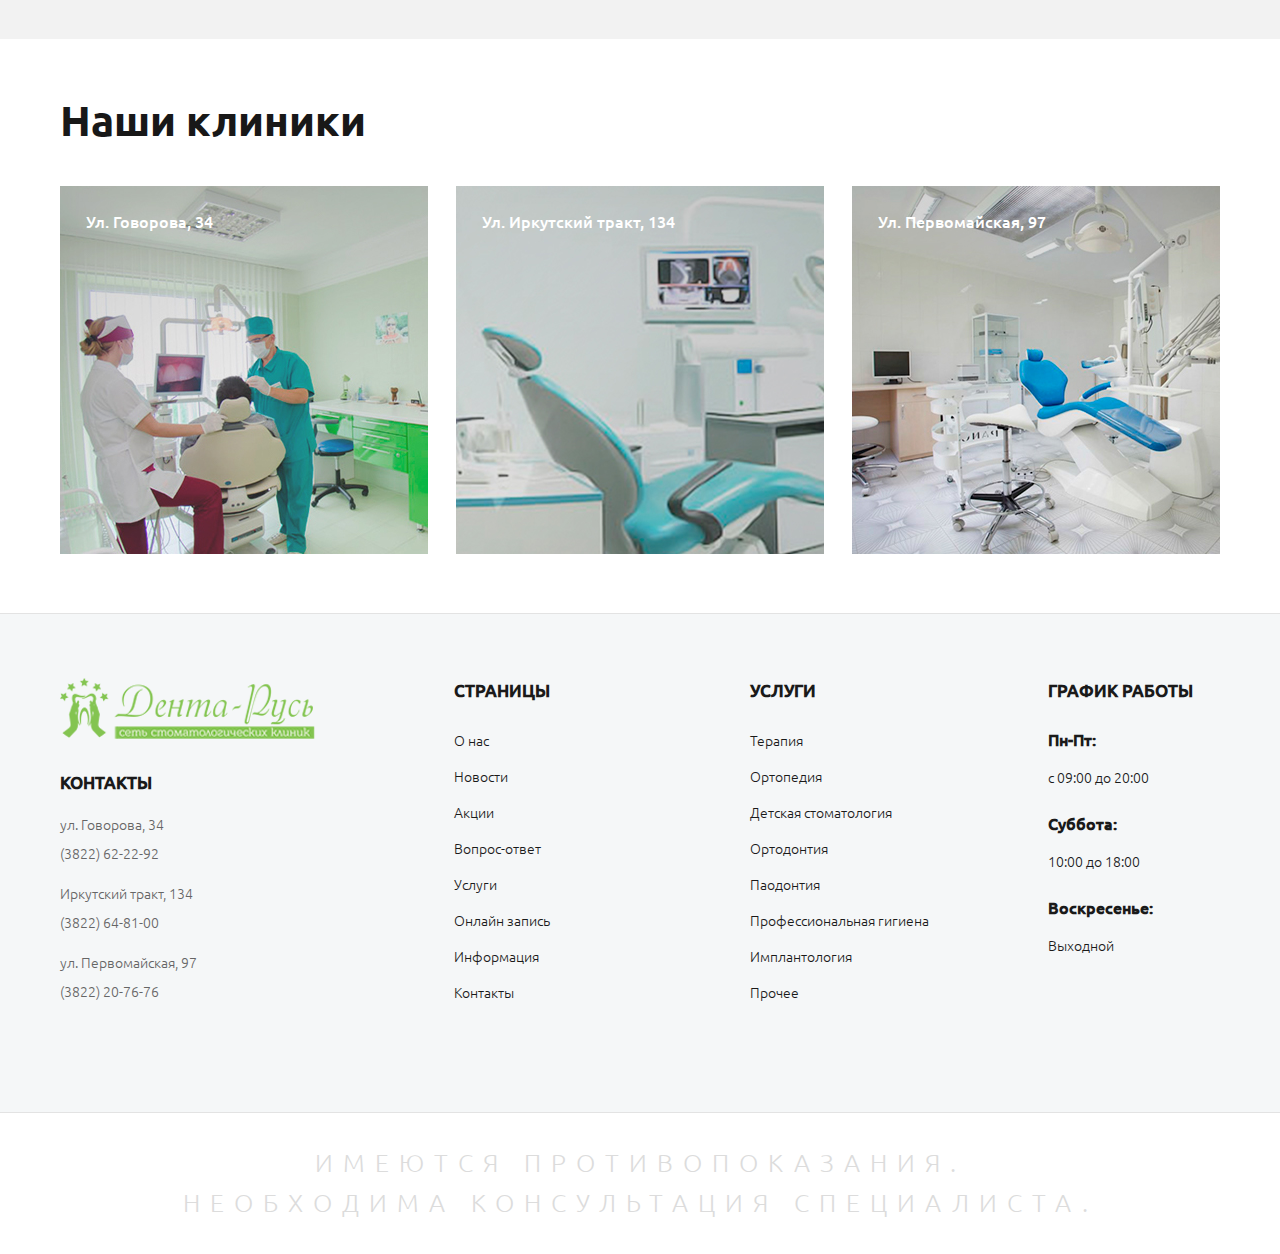
==== commit dedc094d: "page about mobile" ====
--- a/about.html
+++ b/about.html
@@ -17,8 +17,7 @@
 	<link rel="stylesheet" media="screen and (min-width: 769px) and (max-width: 1240px)" href="css/layout-tablet.css" />
 	<link rel="stylesheet" media="screen and (min-width: 240px) and (max-width: 768px)" href="css/layout-mobile.css" />
 	
-
-	<meta name="viewport" content="width=1000">
+	<meta name="viewport" content="width=device-width, initial-scale=1">
 
 	<script type="text/javascript" src="js/jquery-3.2.1.min.js"></script>
 	<script type="text/javascript" src="js/jquery.fancybox.js"></script>
@@ -128,7 +127,7 @@
 		<div class="p_about">
 			<div class="b-wide-block">
 				<div class="p_about_b_about">
-					<div class="b-block">
+					<div class="b-block clearfix">
 						<div class="p_about_b_about_text left">
 							<div class="main-content_top_h1">
 								<h1 >О компании</h1>
@@ -219,16 +218,22 @@
 						</div>
 						<div class="p_about_b_clinics_galary">
 						<div class="p_about_b_clinics_galary_windows">
-							<a data-fancybox="gallery" style="background-image: url('./i/stomatolog.jpg');" href="./i/stomatolog.jpg" ></a>
-							<p>Ул. Говорова, 34</p>
+							<a data-fancybox="gallery" href="./i/stomatolog.jpg">
+								<img src="./i/stomatolog.jpg" alt="">
+								<p>Ул. Говорова, 34</p>							
+							</a>
 						</div>
 						<div class="p_about_b_clinics_galary_windows">
-							<a data-fancybox="gallery" style="background-image: url('./i/diagnostika-zubov.jpg');" href="./i/diagnostika-zubov.jpg" ></a>
-							<p>Ул. Иркутский тракт, 134</p>
+							<a data-fancybox="gallery" href="./i/diagnostika-zubov.jpg" >
+								<img src="./i/diagnostika-zubov.jpg" alt="">
+								<p>Ул. Иркутский тракт, 134</p>
+							</a>
 						</div>
 						<div class="p_about_b_clinics_galary_windows">
-							<a data-fancybox="gallery" style="background-image: url('./i/abou-galary-3.jpg');" href="./i/abou-galary-3.jpg" ></a>
-							<p>Ул. Первомайская, 97</p>
+							<a data-fancybox="gallery" href="./i/abou-galary-3.jpg" >
+							<img src="./i/abou-galary-3.jpg" alt="">
+								<p>Ул. Первомайская, 97</p>
+							</a>
 						</div>
 						</div>
 					</div>
@@ -239,8 +244,8 @@
 	<div class="b footer clearfix">
 		<div class="footer-cont">
 			<div class="b-wide-block">
-				<div class="b-block">
-					<div class="footer-columns">
+				<div class="b-block clearfix">
+					<div class="footer-columns clearfix">
 						<div class="footer-logconts left">
 							<div class="footer-logo">
 								<a href="#">
@@ -251,15 +256,15 @@
 								<h4>Контакты</h4>
 								<ul>
 									<li>
-										<p>Томск, ул. Говорова, 34</p>
+										<p>ул. Говорова, 34</p>
 										<p>(3822) 62-22-92</p>
 									</li>
 									<li>
-										<p>Томск, Иркутский тракт, 134</p>
+										<p>Иркутский тракт, 134</p>
 										<p>(3822) 64-81-00</p>
 									</li>
 									<li>
-										<p>Томск, ул. Первомайская, 97</p>
+										<p>ул. Первомайская, 97</p>
 										<p>(3822) 20-76-76</p>
 									</li>
 								</ul>
@@ -317,13 +322,14 @@
 		</div>
 		<div class="footer-sub">
 			<p>Имеются противопоказания.<br>Необходима консультация специалиста.</p>
-		</div>									
+		</div>
 	</div>
 
 	<script type="text/javascript" src="js/about-progress-bar.js"></script>
 	<script type="text/javascript" src="js/flex-search.js"></script>
 	<script type="text/javascript" src="js/onhover-btn.js"></script>
 	<script type="text/javascript" src="js/mobile-menu.js"></script>
+	<script type="application/javascript" src="js/fastclick.js"></script>
 
 
 	<div style="display:none;">
--- a/css/layout.css
+++ b/css/layout.css
@@ -306,6 +306,11 @@
 .show {
 	opacity: 1 !important;
 	transition: opacity 0.25s ease;
+}
+.mobile {
+	display: none;
+}
+.notmobile {
 }
 .b-orange-butt{
 
@@ -643,7 +648,7 @@
 					color: #ffffff;
 					text-align: center;
 					/*margin: 0 auto;*/
-					min-width: 110px;
+					min-width: 66px;
 					width: 217px;
 					max-width: 217px;
 					padding: 27px 0px 0px;
@@ -918,6 +923,8 @@
 			background-position: 50% 50%;
 			background-size: cover;
 			background-repeat: no-repeat; 
+			color: #181818;
+			text-align: left;
 		}
 			.b-block {
 
@@ -2158,27 +2165,32 @@
 					width: 368px;
 					margin: 0 12px;
 				}
-					.p_about_b_clinics_galary_windows a{
+					.p_about_b_clinics_galary_windows a	{
+						display: block;
+						height: 100%;
+						width: auto;
+					}			
+					.p_about_b_clinics_galary_windows  img{
 						display: block;
 						position: absolute;
-						background-size: 370px 370px;
-						background-position: 50% 50%;
-						background-repeat: no-repeat;
-						height: 393px;
-						width: 393px;
-						margin: -12px -12px;
+						height: 368px;
+						width: 368px;
+						margin: 0;
 						transition: all 200ms ease;
 						-moz-transition:all 200ms ease;
 						-webkit-transition:all 200ms ease;
 					}
-					.p_about_b_clinics_galary_windows a:hover{
-						background-size: 393px 393px;
+					.p_about_b_clinics_galary_windows:hover  img{
+						width: 393px;
+						height: 393px;
+						margin: -12px -12px;
 						transition: all 200ms ease;
 						-moz-transition:all 200ms ease;
 						-webkit-transition:all 200ms ease;
 					}	
 					.p_about_b_clinics_galary_windows a:after {
 						position: absolute;
+						visibility: hidden;
 						font-family: "icomoon";
 						font-size: 40px;
 						content: "\e913";
@@ -2190,7 +2202,8 @@
 						-moz-transition:all 200ms ease;
 						-webkit-transition:all 200ms ease;						
 					}
-					.p_about_b_clinics_galary_windows a:hover:after {
+					.p_about_b_clinics_galary_windows a:hover:after  {
+						visibility: visible;
 						font-size: 60px;
 						opacity: 1;
 						transition: all 200ms ease;
@@ -3078,9 +3091,27 @@
 	width: 458px !important;
 }
 .ui-icon {
-	background-image: none !important;
-}
-
+	background: none !important;
+}
+.ui-datepicker-prev:before {
+	position: absolute;
+	content: '\e907';
+	font-family: 'icomoon';
+	font-size: 14px;
+	color: #74bc40;
+	top: 2px;
+	left: 10px;
+	transform: rotate(180deg);
+}
+.ui-datepicker-next:before {
+	position: absolute;
+	content: '\e907';
+	font-family: 'icomoon';
+	font-size: 14px;
+	color: #74bc40;
+	top: 2px;
+	right: 10px;
+}
 .icon-icon-zoom:before {
   content: "\e913";
 }
--- a/css/layout-tablet.css
+++ b/css/layout-tablet.css
@@ -79,7 +79,6 @@
 }
 .b-wide-block{
 	position: relative;
-	max-width: 1240px;
 	width: 100%;
 	min-width: 960px;
 	margin: 0px auto;
@@ -1683,8 +1682,55 @@
 .b-1{
 	
 }
-
-
+.b-popup .left {
+	width: 585px;
+}
+.b-popup .right {
+	width: 375px;
+}
+#tel-2 {
+	width: 233px;
+}
+.name {
+	margin-right: 20px;
+}
+.left textarea {
+	width: 555px;
+}
+.right label,
+.right input {
+	margin-left: 0px;
+}
+div.cs-skin-slide {
+	width: 375px;
+}
+div.cs-skin-slide::before {
+	width: 375px;
+}
+div.cs-select {
+	margin-left: 0px;
+}
+.right input {
+	width: 375px;
+}
+.time-section {
+	width: 210px;
+}
+.right .time {
+	width: 165px;
+}
+.time::before {
+	width: 165px !important;
+}
+.b-popup button {
+	width: 165px;
+}
+.ui-datepicker {
+	width: 368px !important;
+}
+#b-popup-3 .left {
+	width: 620px;
+}
 @media (-webkit-min-device-pixel-ratio: 1.5) {
 	.b-icon:before{
 	}
--- a/css/layout-mobile.css
+++ b/css/layout-mobile.css
@@ -57,6 +57,10 @@
 		opacity: 0.8;
 		z-index: 9999;
 	}
+.background-block {
+	background-image: none;
+	background-color: #ffffff;
+}	
 .fancybox-inner{
 	overflow: visible !important;
 }
@@ -93,14 +97,14 @@
 	transition: all ease 200ms;
 }
 .b-btn:hover {
+	background-color: #ffffff !important;
+	color: #74bc40;
+}
+.b-btn:hover .arrow {
 	background-color: #74bc40 !important;
-	color: #ffffff;
-}
-.b-btn:hover .arrow {
-	background-color: #ffffff !important;
 }
 .b-btn:hover .arrow:after {
-	color: #74bc40;
+	color: #ffffff !important;
 }
 .arrow {
 	display: inline-block;
@@ -152,9 +156,9 @@
 	margin-left: 2px;
 }
 .b-btn-next:hover {
-	background-color: #74bc40;
-	color: #ffffff;
-	border: 1px solid #74bc40 !important;
+	background-color: #ffffff;
+	color: #74bc40;
+	border: none !important;
 }
 .b-btn-prev {
 	display: inline-block;
@@ -176,9 +180,15 @@
 	margin-right: 2px;
 }
 .b-btn-prev:hover {
-	background-color: #74bc40;
-	color: #ffffff;
-	border: 1px solid #74bc40 !important;
+	background-color: #ffffff;
+	color: #74bc40;
+	border: none !important;
+}
+.mobile {
+	display: initial;
+}
+.notmobile {
+	display: none !important;
 }
 .main-content_top_h1 {
 	margin-top: 20px;
@@ -206,7 +216,7 @@
 			.header {
 				width: 100%;
 				height: auto;
-				padding: 10px 5% 10px;
+				padding: 20px 5% 20px;
 				box-sizing: border-box;
 			}
 				.logo {
@@ -223,7 +233,7 @@
 						display: block;
 					}
 				.filials {
-				margin-top: 3px;
+				margin-top: 0px;
 				transition: opacity 0.25s ease;
 				}
 					.filial-addr {
@@ -240,15 +250,18 @@
 					} 
 						.filial-addr a {
 							color: #ffffff;
-							font-size: 13px;
-							text-decoration: underline; */
+							font-size: 16px;
+							text-decoration: none; */
+							font-family:;
+							font-family: "Ubuntu-Medium";
 						}
 						.filial-addr a:hover {
 							text-decoration: none;
 						}
 						.filial-addr p {
-							font-size: 14px;
+							font-size: 16px;
 							line-height: 32px;
+							color: #ffffff;
 						}
 					.vertical-line {
 						background-position: 0 0;
@@ -280,9 +293,9 @@
 					height: 54px;
 					width: 54px;
 					position: absolute;
-					right: 64px;
+					right: 62px;
 					top: 0;
-					margin: 7px 0 0 0px;
+					margin: 3px 0 0 0px;
 					transition: width 0.4s ease;
 					cursor: pointer;
 					display: inline-block;
@@ -309,12 +322,14 @@
 					display: inline-block;
 					position: absolute;
 					right: 0;
-					margin: 7px 0 0 10px;
+					margin: 3px 0 0 0px;
 					width: 52px;
 					height: 52px;
 					float: none !important;
 				}
 				.callback .callback-btn.onhover {
+					color: #74bc40;
+					background-color: transparent;
 				}		
 					.callback a {
 						width: auto;
@@ -327,6 +342,7 @@
 					}
 					.callback p.onhover {
 						border-bottom: 0px;
+						color: #74bc40;
 					}
 					.callback-btn {
 						border: 2px solid #74bc40;
@@ -352,33 +368,38 @@
 						font-size: 20px;
 					}
 					.callback .icon-callback.onhover {
+						color: #74bc40;
 					}
 			.header .filials {
 				display: none;
-			}		
+			}
+			.main-menu {
+				height: 54px;
+				min-height: 54px;
+			}	
+			.main-menu a {
+				height: 60px;
+			}					
 			.b-head .main-menu .b-block>ul {
 				display: none;
 			}
 			.main-menu .b-block {
-				margin: 0 5%;
+				margin: 0 0 0 5%;
 			}
 			.mobile-menu-button {
 				display: initial;
 				min-width: 110px;
 				width: auto;
-				height: 66px;
+				height: 54px;
 				cursor: pointer;
 				box-sizing: border-box;
-				padding: 21px 0 0 10px;
+				padding: 16px 0 0 0px;
 				text-align: left;
-			}
-			.mobile-menu-button:hover {
-				background-color: #74bc40;
-			}								
+			}		
 				.mobile-menu-button span {
 					font-family: "Ubuntu";
 					font-size: 16px;
-					text-transform: uppercase;
+					text-transform: none;
 					color: #74bc40;
 					display: inline-block;
 					position: absolute;
@@ -394,32 +415,25 @@
 					line-height: 1;
 					font-size: 22px;
 					color: #74bc40;
-					margin-right: 7px;
+					margin-right: 15px;
 				}	
 				.mobile-menu-button:hover span{
-					color: #ffffff;
+					color: #74bc50;
 				}		
 				.mobile-menu-button:hover:before{
-					color: #ffffff;
+					color: #74bc50;
 				}											
 			.mobile-menu {
-				display: initial;
-				width: 57%;
-				opacity: 0;
-				visibility: hidden;
-				max-width: 200px;
-				height: 100%;
-				position: fixed;
-				top: 0px;
-				left: -57%;
-				z-index: 200;
 				background-color: rgba(116,188,64,1);
 				box-sizing: border-box;
-				padding: 10px 0 0 20px;
-				float: left;
-				transition: all 200ms ease;
-				-moz-transition:all 200ms ease;
-				-webkit-transition:all 200ms ease;
+				padding-left: 10px;
+			}
+			.mobile-menu h2 {
+				font-family: "Ubuntu-Bold";
+				font-size: 36px;
+				line-height: 40px;
+				margin: 20px 0 20px 10px;
+				text-align: left;
 			}
 			.visible {
 				opacity: 1;
@@ -431,10 +445,12 @@
 			}
 			.mobile-menu .filials {
 				position: relative;
+				text-align: right;
+				width: 92%;
 			}
 			.mobile-menu-ul {
 				position: relative;
-				margin-bottom: 0;
+				margin-bottom: 30px;
 				width: 98%;
 			}
 			.mobile-menu-ul li {
@@ -446,11 +462,11 @@
 				display: block;
 				float: initial !important;
 				cursor: pointer;
+				text-align: right;
 			}
 			.filials li:hover a {
 				text-decoration: none;
 			}
-
 				.mobile-menu-ul li>a {
 					font-size: 16px;
 					font-family: Ubuntu;
@@ -463,29 +479,14 @@
 					height: auto;
 					width: 100%;
 					color: #ffffff;
-					background-color: rgba(255,255,255,0.1);
-				}
-				.mobile-menu-ul .mmarrow:after {
-					content: "\e907";
-					font-family: 'icomoon' !important;
-					speak: none;
-					font-style: normal;
-					font-weight: normal;
-					font-variant: normal;
-					text-transform: none;
-					line-height: 1;
-					font-size: 11px;
-					color: #ffffff;
-					display: inline-block;
-					top: 17px;
-					right: 15px;
-					position: absolute;
+					border-bottom: 1px solid rgba(255,255,255,0.3);
 				}
 				.header_dropdown_menu {
-					position: absolute;
+					position: initial;
 					background-color: #74bc40;
-					visibility: hidden;
-					opacity: 0;
+					visibility: visible;
+					margin-top: 3px;
+					opacity: 1;
 					top: 0;
 					left: 100%;
 					z-index: 99;
@@ -504,20 +505,7 @@
 					padding: 27px 25px 0;
 					white-space: nowrap;
 				}
-				.header_dropdown_menu li:hover a {
-					width: 100%;
-					background-color: rgba(255,255,255,0.1);
-				}						
-				.mobile-menu li:hover>.header_dropdown_menu {
-					opacity: 1;
-					visibility: visible;
-					left: 91%;
-					box-shadow: 0px 6px 25px rgba(0,0,0,0.3);
-					transition: all 200ms ease;
-					-moz-transition:all 200ms ease;
-					-webkit-transition:all 200ms ease;
-				}
-				.mobile-menu-ul li:hover>a {
+				.mobile-menu-ul>li a:hover {
 					background-color: #68ae36;
 				}
 			.zapis-na-priem	{
@@ -525,10 +513,13 @@
 			}
 				.b-block .zapis-na-priem a {
 					display: inline-block;
+					font-size: 16px;
 					text-align: center;
 					/*margin: 0 auto;*/
 					width: auto;
-					padding: 27px 15px 0px;
+					padding: 23px 15px 0px;
+					text-transform: none;
+					height: 54px;
 				}
 				.b-block .zapis-na-priem a:hover {
 				}
@@ -558,14 +549,14 @@
 				display: block !important;
 				position: absolute;
 				right: 80px;
-				bottom: 20px;
+				bottom: 30px;
 				z-index: 2;
 			}
 			.major-slider .b-btn-next {
 				display: block !important;
 				position: absolute;
 				right: 20px;
-				bottom: 20px;
+				bottom: 30px;
 			}
 					.slider-btns {
 						position: absolute;
@@ -593,7 +584,7 @@
 				}
 					.front-slider-align {
 						display: table !important;
-						height: 370px;
+						
 						z-index: 10;
 					}
 					.front-slide {
@@ -604,11 +595,11 @@
 					}
 					.front-slide h2 {
 						font-family: "Ubuntu-Bold";
-						line-height: 40px;
+						line-height: 36px;
 						width: 200px;
 						display: inline-block;
 						margin-bottom: 20px;
-						font-size: 32px;
+						font-size: 24px;
 					}
 					.front-slide p {
 						font-family: "Ubuntu-Light";
@@ -617,6 +608,8 @@
 						margin-bottom: 36px;
 					}
 					.front-slide .b-btn:hover {
+						background-color: #ffffff !important;
+						color: #74bc40;
 					}
 	.about-company {
 
@@ -624,8 +617,8 @@
 		.about-company .b-wide-block {
 		}
 			.about-company .b-wide-block .b-block {
-				padding-top: 50px;
-				padding-bottom: 50px;
+				padding-top: 3px;
+				padding-bottom: 40px;
 			}
 				.about-align-cont {
 					
@@ -634,7 +627,7 @@
 						height: auto;
 						width: 100%;
 						position: relative;
-						margin-bottom: 40px;
+						margin-bottom: 32px;
 						float: none !important;
 					}
 						.left-slide {
@@ -675,7 +668,9 @@
 						text-align: left;
 						margin-right: 0;
 						margin-left: 0;
-						padding: 0 5% 0;%%
+						padding: 0 5% 0;
+						height: initial;
+						min-height: 100px;
 					}
 					.about-right-slider-header {
 						font-size: 18px;
@@ -687,8 +682,8 @@
 						}
 						.about-text-slide h2 {
 							font-family: "Ubuntu-Bold";
-							font-size: 30px;
-							line-height: 36px;
+							font-size: 28px;
+							line-height: 34px;
 							margin-top: 0;
 							margin-bottom: 15px;
 						}
@@ -696,25 +691,28 @@
 							font-family: "Ubuntu-Light";
 							font-size: 16px;
 							line-height: 24px;
-							margin-bottom: 36px;
+							margin-bottom: 28px;
 						}
 						.about-text-slide a {
 							border: 1px solid #e3e3e3;
 							line-height: 56px;
 						}		
 	.services {
-
-	}
+	}
+	.services h2 {
+	margin-bottom: 20px;
+	font-size: 28px;
+	}	
 		.services .b-wide-block {
 			height: auto;
 			background-image: url("../i/services-bgrnd.jpg");
 			background-position: 50% 50%;
 			background-size: cover;
 			background-repeat: no-repeat;
-			padding: 30px 0 30px;
+			padding: 40px 0 40px;
 		}
-			.b-block {
-
+			.services .b-block {
+				width: 90%;
 			}
 				.services-menu {
 					position: relative;
@@ -724,31 +722,35 @@
 				.services-menu li {
 					display: inline-block;
 					height: 70px;
-					width: 45%;
-					min-width: 149px;
+					width: 48%;
+					min-width: 140px;
 					max-width: 400px;
-					margin-right: 0;
+					margin-right: 0px;
+					margin-bottom: 8px;
 					float: left;
 					background: transparent;
-					border: 8px solid transparent;
-				}
-				.services-menu li:nth-child(2n) {
-					margin-right: 0px;
-					margin-bottom: 0;
+					/*border: 8px solid transparent;*/
+				}
+				.services-menu li:nth-child(1n) {
+					margin-right: 4%;
+					margin-bottom: 8px;
 				}
 				.services-menu li:nth-child(8) {
 					margin-right: 0px;
-				}
+				}			
+				.services-menu li:nth-child(even) {
+					margin-right: 0px;
+				}					
 						.services-menu li button {
 							font-family: "Ubuntu";
 							font-size: 16px;
-							padding-left: 0;
+							padding: 7%;
 							/* text-transform: uppercase; */
-							text-align: center;
+							/*text-align: left;*/
 							display: table-cell;
 							width: 100%;
 							height: 100%;
-							line-height: 30px;
+							line-height: 21px;
 							vertical-align: middle;
 							cursor:pointer;
 							transition: all 250ms ease;
@@ -855,7 +857,7 @@
 
 	}
 		.reviews .b-wide-block {
-			padding: 30px 0 50px;
+			padding: 30px 0 40px;
 		}
 			.reviews .b-wide-block .b-block {
 				width: 95%;
@@ -863,20 +865,20 @@
 			}
 				.reviews-header {
 					font-family: "Ubuntu-Bold";
-					font-size: 40px;
+					font-size: 28px;
 					line-height: 40px;
 					text-align: left;
 					/* margin-top: 54px; */
-					margin-bottom: 10px;
+					margin-bottom: 0px;
 				}
 				.review-slide-block {
 					width: auto;
 					margin-left: 0;
-					margin-bottom: 60px;
+					margin-bottom: 40px;
 				}
 					.review-single {
 						width: auto;
-						margin-top: 18px;
+						margin-top: 24px;
 						margin-left: 0px;
 						margin-right: 0px;
 					}
@@ -884,7 +886,7 @@
 							display: inline-block;
 							width: 100%;
 							margin-top: 30px;
-							margin-bottom: 26px;
+							margin-bottom: 16px;
 						}
 							.review-single-phot {
 								background-position: 50% 50%;
@@ -930,10 +932,16 @@
 								width: 175px;
 								float: right;
 							}
+								.review-more-mobile {
+									display: inline-block;
+									width: 100%;
+									text-align: left;
+									text-decoration: underline;
+								}							
 					.review-single-text {
 						text-align: left;
 						padding: 0 20px 0px 20px;
-						margin-bottom: 30px;
+						margin-bottom: 40px;
 						overflow: hidden;
 					}
 						.review-single-text p {
@@ -960,8 +968,8 @@
 					}					
 				.review-more {padding-bottom: 0px;}
 					.review-more-cont {
-						/* margin: 0 auto; */
-						/* width: 300px; */
+						margin: 0 auto;
+						width: 300px;
 						text-align: left;
 					}
 						.review-reply {
@@ -974,6 +982,7 @@
 							padding-right: 30px;
 						}
 						.review-reply a:hover {
+							color: #ffffff;						
 						}
 						.review-reply .b-btn:after {
 							display: none;							
@@ -994,13 +1003,13 @@
 						}
 					.review-single-full {
 						width: 95%;
-						padding: 20px !important;
+						padding: 40px 30px 40px!important;
 					}
 						.review-single-full .review-single-head {
 							display: table;
 							width: 100%;
 							margin-top: 0px;
-							margin-bottom: 26px;
+							margin-bottom: 10px;
 						}
 							.review-single-full .review-single-phot {
 								background-position: 50% 50%;
@@ -1042,15 +1051,16 @@
 			.map-cont {
 				position: absolute;
 				display: block;
-				height: 240px;
-				width: 80%;
-				max-width: 400px;
-				left: initial;
-				right: 5%;
+				box-sizing: border-box;
+				height: auto;
+				width: 90%;
+				max-width: 100%;
+				left: 5%;
+				/* right: 0; */
 				margin-left: initial;
 				margin: 0 auto;
-				padding: 15px;
-				top: 15px;
+				padding: 26px 8%;
+				top: 20px;
 				text-align: left;
 				box-shadow: 0px 2px 6px #b9b9b9;
 			}
@@ -1090,19 +1100,19 @@
 					}
 						.map-cont-head h5 {
 							font-family: "Ubuntu-Medium";
-							font-size: 18px;
+							font-size: 24px;
 							line-height: 30px;
 						}
 						.map-cont-head p {
-							font-family: "Ubuntu-Medium";
-							font-size: 13px;
-							line-height: 13px;
+							font-family: "Ubuntu";
+							font-size: 14px;
+							line-height: 20px;
 							text-transform: uppercase;
 						}				
 						.map-cont-addr {
 							display: inline-block;
-							margin-right: 5px;
-							width: 50%;
+							margin-right: 0;
+							width: 100%;
 						}
 							.map-cont-addr ul li:nth-child(1) p:before{
 								font-family: "icomoon";
@@ -1124,13 +1134,13 @@
 							}												
 							.map-cont-addr h5 {
 								font-family: "Ubuntu-Medium";
-								font-size: 15px;
-								line-height: 29px;
+								font-size: 20px;
+								line-height: 36px;
 							}
 							.map-cont-addr p {
 								font-family: "Ubuntu-Light";
-								font-size: 12px;
-								line-height: 30px;
+								font-size: 16px;
+								line-height: 26px;
 							}						
 						.map-cont-shedule {
 							font-family: "Ubuntu-Medium";
@@ -1167,7 +1177,7 @@
 			}
 				.footer-cont .b-block {
 				height: auto;
-				padding: 20px 0;
+				padding: 30px 0 40px;
 				margin: 0 5%;
 				}
 					.footer-columns {
@@ -1191,21 +1201,18 @@
 						.footer-columns p {
 							font-family: "Ubuntu-Light";
 							font-size: 14px;
-							line-height: 36px;
+							line-height: 26px;
 						}
 						.footer-logconts {
 							width: auto;
-							margin-right: 10px; /*140px*/
+							margin-right: 6%; /*140px*/
 						}
 							.footer-logo {
 							margin-bottom: 26px;
 							width: 100%;
 							display: none;
 							}
-							.footer-logo-img {
-								background-position: 50% 50%;
-								background-image: url("../i/logo-footer.png");
-								background-size: cover;				
+							.footer-logo-img {			
 								height: 61px;
 								width: 255px;	
 							}
@@ -1215,13 +1222,13 @@
 							.footer-contacts {
 							}	
 								.footer-contacts h4 {
-									margin-bottom: 14px;
+									margin-bottom: 16px;
 								}							
 								.footer-contacts p {
-									line-height: 29px;
+									line-height: 26px;
 								}					
 								.footer-contacts li {
-									margin-bottom: 11px;
+									margin-bottom: 10px;
 								}
 						.footer-pages {
 							margin-right: 200px;
@@ -1238,12 +1245,13 @@
 								margin-top: 18px;
 							}
 						.footer-shedule {
+							width: auto;
 							}							
 							.footer-shedule li {
-									margin-bottom: 8px;
+									margin-bottom: 10px;
 								}							
 							.footer-shedule h4 {
-								margin-bottom: 10px;
+								margin-bottom: 16px;
 							}
 							.footer-shedule h6 {
 								font-family: "Ubuntu-Medium";
@@ -1255,7 +1263,7 @@
 				right: 0;
 				bottom: 20px;
 				background-position: 50% 50%;
-				background-image: url("../i/copyright-redder.png");
+				background-image: url("../i/copyright-Redder.png");
 				background-size: cover;
 				height: 16px;
 				width: 93px;
@@ -1270,11 +1278,11 @@
 		}
 			.footer-sub p {
 			font-family: "Ubuntu-Light";
-			font-size: 17px;
+			font-size: 14px;
 			line-height: 20px;
 			letter-spacing: 4px;
-			margin-top: 10px;
-			padding-bottom: 10px;
+			margin-top: 20px;
+			padding-bottom: 20px;
 			text-transform: uppercase;
 			}
 /*about page begin*/
@@ -1394,7 +1402,7 @@
 					margin-bottom: 48px;
 				}
 			.p_about_b_clinics_galary {
-				width: 1190px;
+				width: 100%;
 				margin-left: -12px;
 			}
 				.p_about_b_clinics_galary_windows {
@@ -1413,4 +1421,279 @@
 						right: 40px;
 						opacity: 0;
 					}					
-/*about page end*/			+/*about page end*/			
+
+
+/*slideout-menu*/
+body {
+  width: 100%;
+  height: 100%;
+}
+
+.slideout-menu {
+  position: fixed;
+  top: 0;
+  bottom: 0;
+  width: 270px;
+  min-height: 100vh;
+  overflow-y: auto;
+  -webkit-overflow-scrolling: touch;
+  z-index: 0;
+  display: none;
+}
+
+.slideout-menu-left {
+  left: 0;
+}
+
+.slideout-menu-right {
+  right: 0;
+}
+
+.slideout-panel {
+  position: relative;
+  z-index: 1;
+  will-change: transform;
+  background-color: #FFF; /* A background-color is required */
+  min-height: 100vh;
+}
+
+.slideout-open,
+.slideout-open body,
+.slideout-open .slideout-panel {
+  overflow: hidden;
+}
+
+.slideout-open .slideout-menu {
+  display: block;
+}
+.panel:before {
+  content: '';
+  display: block;
+  background-color: rgba(0,0,0,0);
+  transition: background-color 0.5s ease-in-out;
+}
+
+.panel-open:before {
+  position: absolute;
+  top: 0;
+  bottom: 0;
+  width: 100%;
+  background-color: rgba(0,0,0,0.5);
+  z-index: 99;
+}
+/*slideout-menu*/
+/*about page begin*/
+	.p_about {
+		text-align: left;
+	}
+	.p_about p{
+		color: #171717;
+	}
+		.b-wide-block {
+
+		}
+			.p_about_b_about {
+
+			}
+				.b-block {
+
+				}
+					.p_about_b_about_text {
+						width: 390px;
+						padding: 12px 0 0px 0;
+					}				
+						.p_about .main-content_top_h1 {
+							margin-bottom: 45px;
+						}
+							.p_about_b_about_text p{
+								font-family: "Ubuntu-Light";
+								margin-bottom: 31px;
+							}
+
+							.p_about .p_about_btn {
+								border: 1px solid #e3e3e3;
+								padding-right: 30px;
+							}
+					.p_about_b_about_stats {
+						height: auto;
+						width: 665px;
+						padding: 65px 0px;
+						color: #252525;
+					}
+						.p_about_b_about_stats_menu {
+							border-bottom: 3px solid #e3e3e3;
+							margin-bottom: 21px;
+						}
+							.p_about_b_about_stats_menu ul {
+								text-align: justify;
+								line-height: 0;
+								font-size: 1px;
+								text-justify: newspaper;
+								zoom:1;
+								text-align-last: justify;
+							}
+					        .p_about_b_about_stats_menu ul:after {
+								width: 100%;
+								height: 0px;
+								visibility: hidden;
+								overflow: hidden;
+								content: '';
+								display: inline-block;
+					        }	
+								.p_about_b_about_stats_menu .active {
+									color: #000000;
+									height: 28px;
+									border-bottom: 3px solid #74bc40;									
+								}					        				
+								.p_about_b_about_stats_menu_item {
+									display: inline-block;
+									height: 28px;
+									border-bottom: 3px solid transparent;
+									line-height: normal;
+									vertical-align: top;
+									/*display : inline;
+									zoom : 1;*/
+									transition: all 250ms ease;
+									-moz-transition:all 250ms ease;
+									-webkit-transition:all 250ms ease;									
+								}
+								.p_about_b_about_stats_menu_item:hover {
+									color: #000000;
+									height: 28px;
+									border-bottom: 3px solid #74bc40;
+								}	
+									.p_about_b_about_stats_menu_item span {
+										line-height: 20px;
+									}							
+						.p_about_b_about_stats_graphic {
+								
+						}
+							.p_about_b_about_stats_graphic_progressbar {
+								position: relative;
+								width: 0px;
+								height: 71px;
+								background-color: #74bc40;
+								transition: all 250ms ease;
+								-moz-transition:all 350ms ease;
+								-webkit-transition:all 350ms ease;
+							}
+							.p_about_b_about_stats_graphic_progressbar .start {
+								position: absolute;
+							}
+							.p_about_b_about_stats_graphic_progressbar .start {
+								line-height: 74px;
+								margin-left: 20px;
+							}
+							.p_about_b_about_stats_graphic_progressbar .end {
+								position: absolute;
+								right: 20px;
+							}
+							.p_about_b_about_stats_graphic_progressbar .end {
+							}
+
+	.p_about_b_advantages {
+		background-color: #f2f2f2;
+	}
+		.p_about_b_advantages h4 {
+			font-family: "Ubuntu-Bold";
+			font-size: 29px;
+			color: #171717;
+			margin-bottom: 23px;
+		}
+			.p_about_b_advantages .b-block {
+				padding: 30px 0 30px;
+			}
+				.p_about_b_advantages_header {
+					display: inline-block;
+				}
+				.p_about_b_advantages_pluses {
+					width: 100%;
+				}
+					.p_about_b_advantages_pluses_item {
+						display: inline-block;
+						width: 364px;
+						margin-right: 0px;
+						padding: 13px 0 27px 0;
+						float: left;
+						}
+					.p_about_b_advantages_pluses_item:nth-child(3n) {
+						margin-right: 0px;
+					}
+						.p_about_b_advantages_pluses_item_img {
+							background-size: auto auto;
+							background-position: 50% 50%;
+							background-repeat: no-repeat;
+							height: 120px;
+							width: 120px;
+							margin-bottom: 22px;
+						}
+	.p_about_b_clinics {
+		padding: 30px 0 54px;
+	}
+		.b-block {
+
+		}
+			.p_about_b_clinics_header {
+
+			}
+				.p_about_b_clinics_header h3 {
+					margin-bottom: 48px;
+				}
+			.p_about_b_clinics_galary {
+				width: auto;
+				margin-left: 0;
+			}
+				.p_about_b_clinics_galary_windows {
+					display: inline-block;
+					position: relative;
+					overflow: hidden;
+					height: auto;
+					width: auto;
+					margin: 0px 0 30px 0px;
+					margin: 0px auto 30px;
+				}
+					.p_about_b_clinics_galary_windows img {
+						width: 100%;
+						max-width: 368px;
+						height: auto;
+						position: relative;
+					}
+					.p_about_b_clinics_galary_windows a{
+						display: block;
+						position: relative;
+						background-size: 100% auto;
+						background-position: 50% 50%;
+						background-repeat: no-repeat;
+						height: auto;
+						width: 100%;
+						margin: 0;
+					}	
+					.p_about_b_clinics_galary_windows:hover img {
+						width: 100%;
+						max-width: 368px;
+						height: auto;
+						position: relative;
+						margin: 0px;
+					}
+					.p_about_b_clinics_galary_windows a:after {
+						position: absolute;
+						visibility: visible;
+						font-family: "icomoon";
+						font-size: 60px;
+						content: "\e913";
+						color: #ffffff;
+						bottom: 40px;
+						right: 20px;
+						opacity: 1;
+					}				
+					.p_about_b_clinics_galary_windows p {
+						font-family: "Ubuntu-Medium";
+						font-size: 16px;
+						line-height: 20px;
+						color: #ffffff;
+						position: absolute;
+						left: 26px;
+						top: 25px;
+					}
+/*about page end*/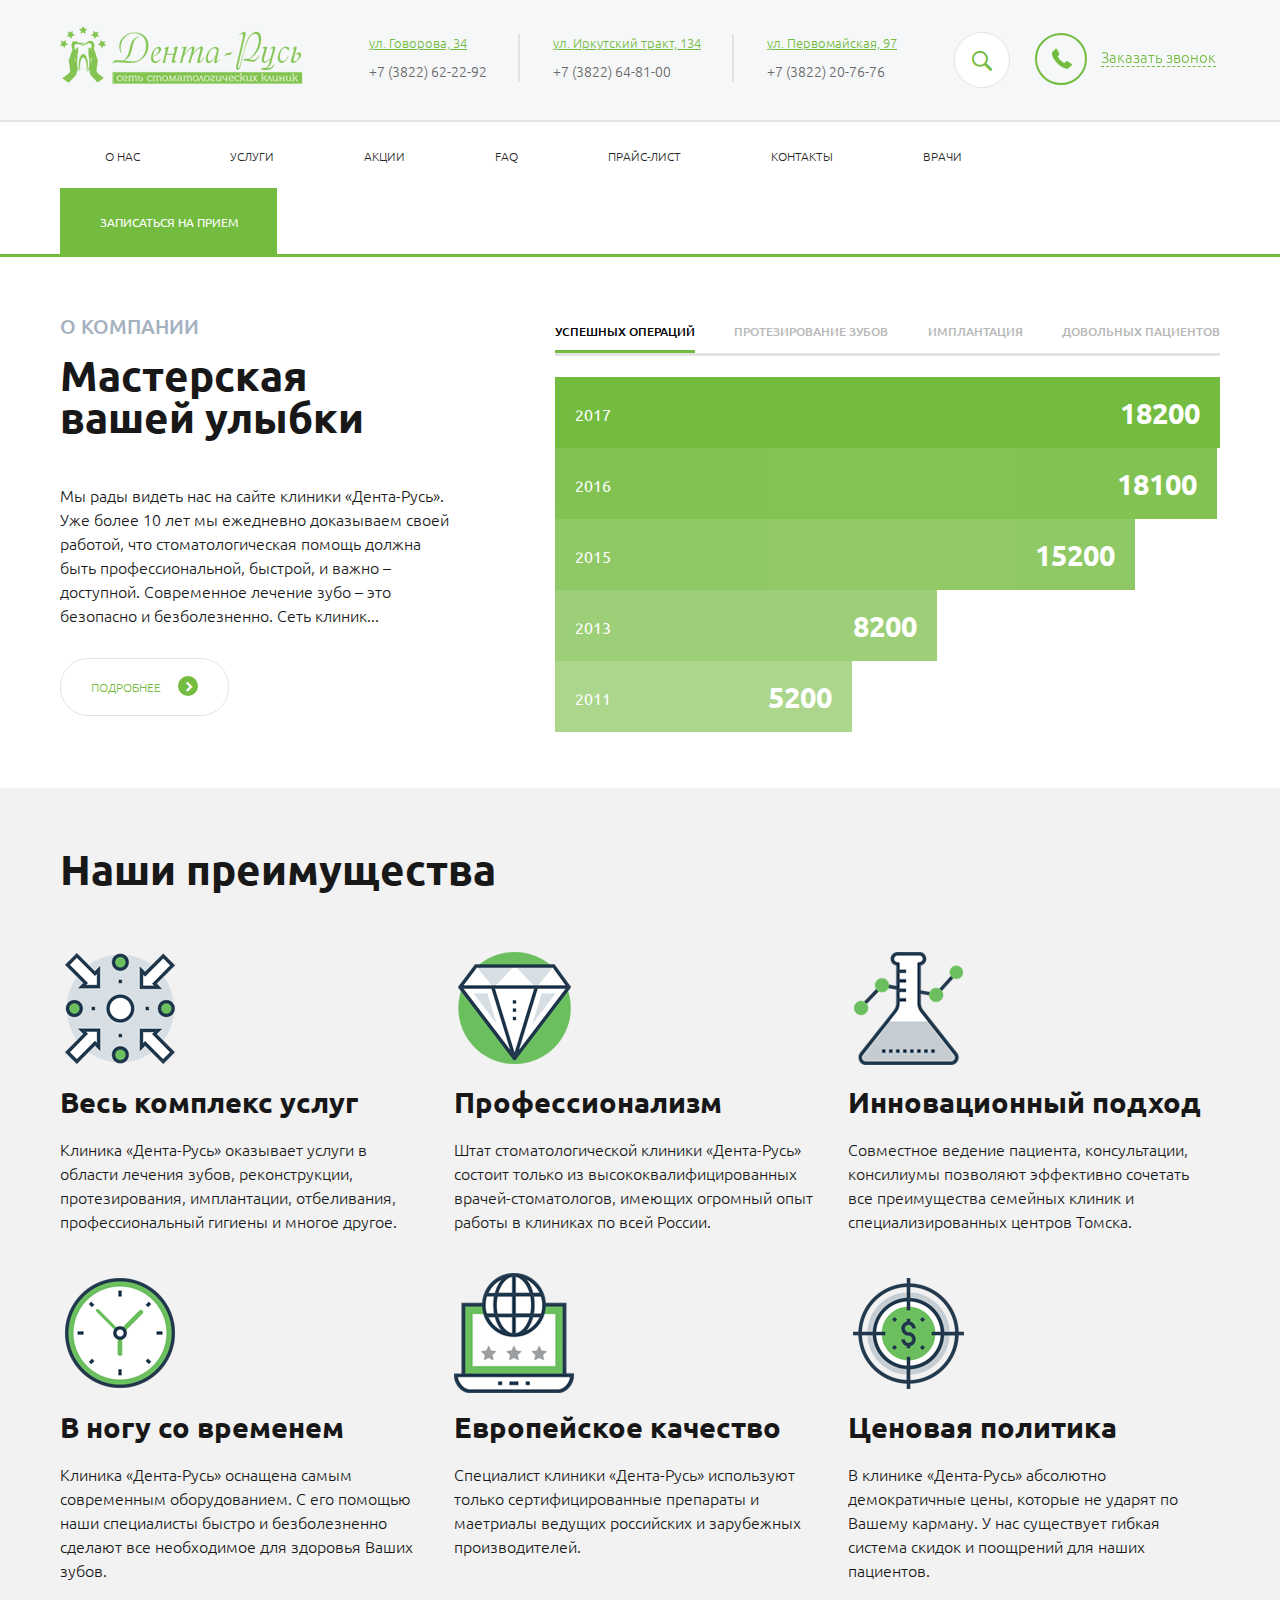
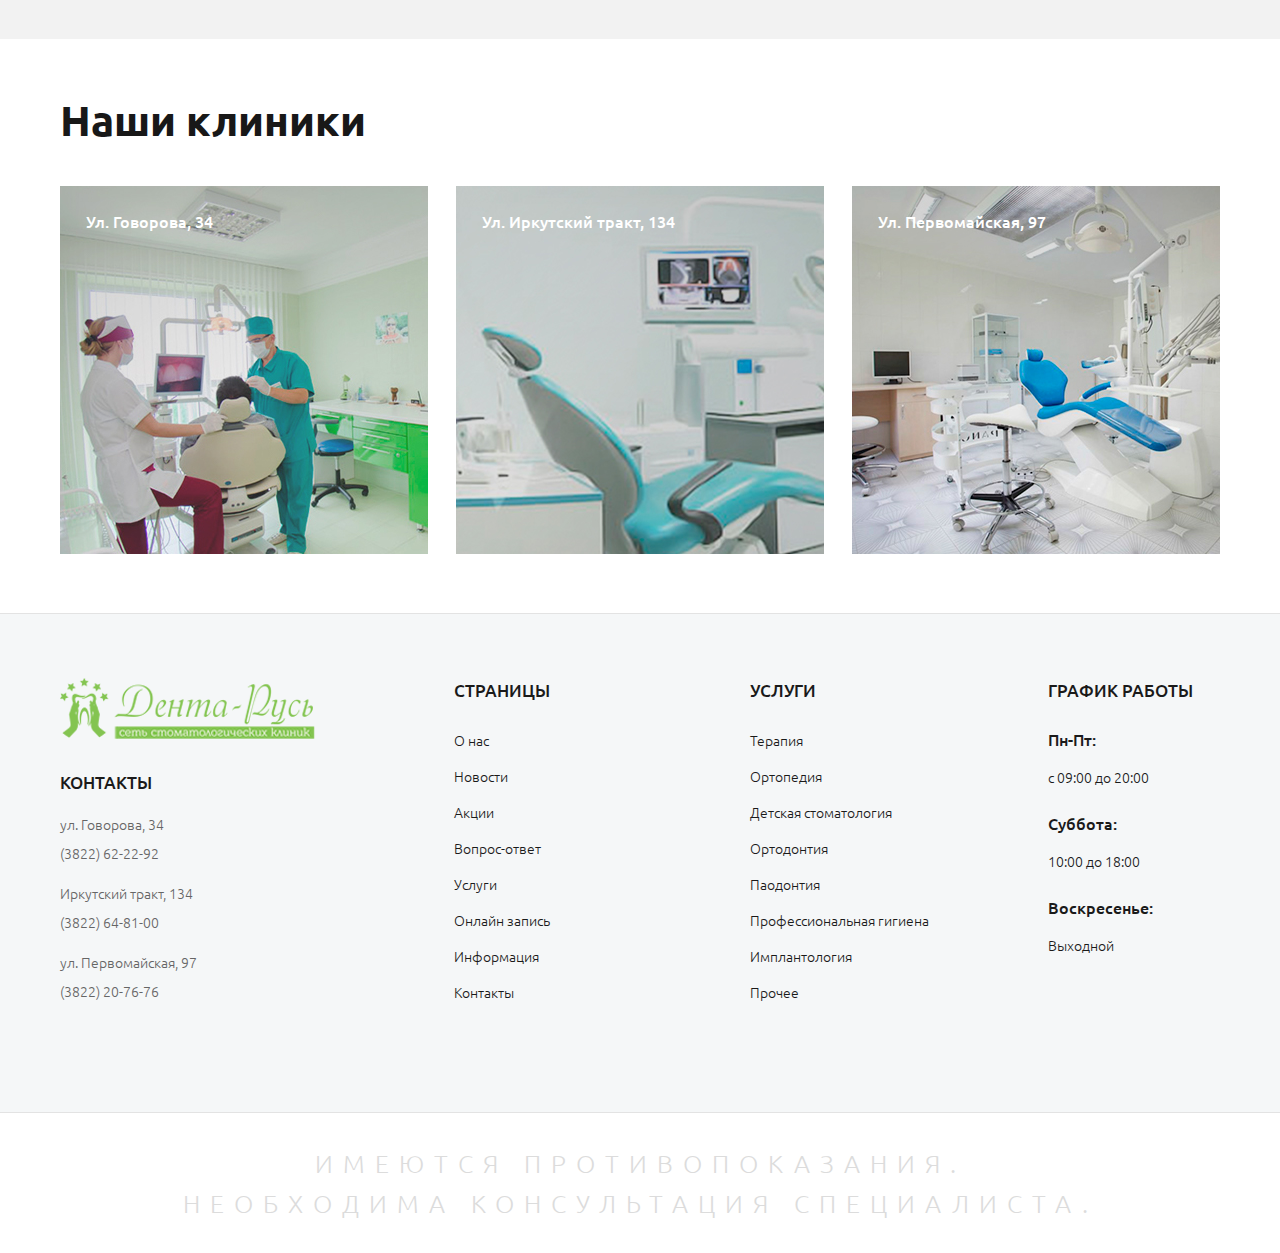
==== commit 7e083032: "js переложил в main.js работы мобильная. правки" ====
--- a/about.html
+++ b/about.html
@@ -20,7 +20,7 @@
 	<meta name="viewport" content="width=device-width, initial-scale=1">
 
 	<script type="text/javascript" src="js/jquery-3.2.1.min.js"></script>
-	<script type="text/javascript" src="js/jquery.fancybox.js"></script>
+	<script type="text/javascript" src="js/fancybox-3.0/dist/jquery.fancybox.min.js"></script>
 	<script type="text/javascript" src="js/jssor.js"></script>
 	<script type="text/javascript" src="js/jssor.slider.js"></script>
 	<script type="text/javascript" src="js/TweenMax.min.js"></script>
@@ -35,6 +35,9 @@
 	<script type="text/javascript" src="js/device.js"></script>
 	<script type="text/javascript" src="js/KitSend.js"></script>
 	<script type="text/javascript" src="js/main.js"></script>
+	<script type="text/javascript" src="js/jquery-ui.js"></script>
+	<script type="text/javascript" src="js/classie.js"></script>
+	<script type="text/javascript" src="js/selectFx.js"></script>	
 	
 
 </head>
@@ -53,8 +56,8 @@
 	</div>		
 	<div class="b b-head clearfix">
 		<div class="b-wide-block">
-			<div class="header clearfix">
-				<div class="b-block">
+			<div class="header">
+				<div class="b-block clearfix">
 					<a href="#">
 						<div class="logo left"></div>
 					</a>
@@ -76,13 +79,16 @@
 						<div class="open right">
 							<div class="icon-search right"></div>
 							<form action="#" class="left">
-								<input type="text" class="search-text left">
+								<input type="text" placeholder="Поиск по сайту" class="search-text left">
 								<input type="submit" value="" class="search-button right">
 							</form>
 						</div>						
 					</div>
+					<div class="search-mobile">
+						<a class="search-mobile-link" href="search.html"></a>
+					</div>					
 					<div class="callback right">
-						<a href="#">
+						<a data-morphing class="btn" data-src="#b-popup-3" href="javascript:;">
 							<div class="callback-btn">
 								<div class="icon-callback"></div>						
 							</div>
@@ -92,13 +98,39 @@
 				</div>
 			</div>
 			<div class="main-menu left">
-				<div class="b-block">
+				<div class="b-block clearfix">
+					<div class="mobile-menu-button toggle-button left" ><span>Меню</span></div>
 					<ul>
 						<li>
 							<a href="#">О нас</a>
-						</li>
-						<li>
-							<a href="#">Услуги</a>
+							<ul class="header_dropdown_menu">
+								<li><a href="#">Clinics</a></li>
+								<li><a href="#">Projects Projects Projects</a></li>
+								<li><a href="#">Plans</a></li>								
+							</ul>
+						</li>
+						<li>
+							<a href="services.html">Услуги</a>
+							<ul class="header_dropdown_menu">
+								<li>
+									<a href="#">Услуги</a>
+								</li>
+								<li>
+									<a href="#">Акции</a>
+								</li>
+								<li>
+									<a href="#">FAQ</a>
+								</li>
+								<li>
+									<a href="#">Прайс-лист</a>
+								</li>
+								<li>
+									<a href="#">Контакты</a>
+								</li>
+								<li>
+									<a href="#">Врачи</a>
+								</li>								
+							</ul>							
 						</li>
 						<li>
 							<a href="#">Акции</a>
@@ -113,11 +145,11 @@
 							<a href="#">Контакты</a>
 						</li>
 						<li>
-							<a href="#">Врачи</a>
+							<a href="doctors.html">Врачи</a>
 						</li>
 					</ul>
-					<div class="zapis-na-priem right">
-						<a href="#">записаться на прием</a>
+					<div class="zapis-na-priem left">
+						<a data-morphing class="btn" data-src="#b-popup-2" href="javascript:;">Записаться на прием</a>
 					</div>
 				</div>					
 			</div>							
@@ -325,10 +357,6 @@
 		</div>
 	</div>
 
-	<script type="text/javascript" src="js/about-progress-bar.js"></script>
-	<script type="text/javascript" src="js/flex-search.js"></script>
-	<script type="text/javascript" src="js/onhover-btn.js"></script>
-	<script type="text/javascript" src="js/mobile-menu.js"></script>
 	<script type="application/javascript" src="js/fastclick.js"></script>
 
 
--- a/css/layout.css
+++ b/css/layout.css
@@ -95,6 +95,7 @@
 }
 h1,h2,h3,h4,h5,h6{
 	font-family: "Ubuntu-Bold";
+	font-weight: normal;
 }
 label.error{
 	display: none !important;
@@ -1101,6 +1102,7 @@
 					.review-single {
 						background-color: #fafafa;
 						width: 519px;
+						height: auto;
 						margin-top: 18px;
 						margin-left: 80px;
 						margin-right: 0px; 
@@ -1514,9 +1516,9 @@
 			line-height: 40px;
 			color: #dcdcdc;
 			letter-spacing: 10px;
-			margin-top: 29px;
-			padding-bottom: 32px;
+			padding: 30px 0;
 			text-transform: uppercase;
+			box-sizing: border-box;
 			}
 /*Адаптировал под таблеты*/
 
@@ -1771,7 +1773,7 @@
 			}
 				.p_doctors_menu_item {
 					display: inline-block;
-					height: 365px;
+					height: auto;
 					width: 365px;
 					margin-right: 32px;
 					background-position: 50% 50%;
@@ -1782,6 +1784,11 @@
 					float: left;
 					margin-bottom: 6px;
 					position: relative;
+				}
+				.p_doctors_menu_item img {
+					width: 100%;
+					height: auto;
+					display: inherit;
 				}
 				.p_doctors_menu_item:nth-child(4n-1) {
 					margin-right: 0px;
--- a/css/layout-tablet.css
+++ b/css/layout-tablet.css
@@ -1278,7 +1278,7 @@
 				margin-left: 0;
 			}
 				.p_doctors_menu_item {
-					height: 300px;
+					height: auto;
 					width: 300px;
 					margin-right: 30px;
 					margin-bottom: 6px;
--- a/css/layout-mobile.css
+++ b/css/layout-mobile.css
@@ -68,12 +68,10 @@
 	position: relative;
 }
 .b-wide-block{
-	position: relative;
 	max-width: 768px;
 	width: 100%;
 	min-width: 240px;
 	margin: 0px auto;
-	background-color: #FFF;
 }
 .b-block{
 	position: relative;
@@ -81,20 +79,6 @@
 	margin: 0px auto;
 }
 .b-btn {
-	font-family: "Ubuntu-Light";
-	font-size: 12px;
-	text-transform: uppercase;
-	color: #74bc40;
-	display: inline-block;
-	border-radius: 28px;
-	height: 56px;
-	background-color: #ffffff;
-	padding: 0px 20px 0px 30px;
-	line-height: 57px;
-	cursor: pointer;
-	z-index: 200;
-
-	transition: all ease 200ms;
 }
 .b-btn:hover {
 	background-color: #ffffff !important;
@@ -107,27 +91,11 @@
 	color: #ffffff !important;
 }
 .arrow {
-	display: inline-block;
-	height: 20px;
-	position: relative;
-	top: -1px;
-	width: 20px;
-	border-radius: 50%;
-	background-color: #74bc40;
-	line-height: 20px;
-	/* padding-bottom: 4px; */
-	margin-left: 14px;
-	text-align: center !important;
 }
 .arrow:hover {
 	background-color: #74bc40;
 }			
 .arrow:after {
-	font-family: "icomoon";
-	font-size: 10px;
-	color: #ffffff;
-	content: "\e907";
-	margin-left: 2px;
 }
 /*.b-btn:hover {
 	color: #ffffff;
@@ -135,25 +103,11 @@
 	border: 1px solid #74bc40;
 }*/
 .slick-list {
-	position: relative;
 }
 .b-btn-next {
 	display: inline-block;
-	height: 45px;
-	width: 45px;
-	border-radius: 50%;
-	border: none;
-	background-color: #ffffff;
-	box-shadow: 0px 3px 7px rgba(0,0,0,0.14);
-	font-family: "icomoon";
-	font-size: 16px;
-	color: #b9b9b9;
-	line-height: 46px;
-	cursor: pointer;
 }
 .b-btn-next:after{
-	content: "\e902";
-	margin-left: 2px;
 }
 .b-btn-next:hover {
 	background-color: #ffffff;
@@ -161,19 +115,6 @@
 	border: none !important;
 }
 .b-btn-prev {
-	display: inline-block;
-	height: 45px;
-	width: 45px;
-	border-radius: 50%;
-	border: none;
-	background-color: #ffffff;
-	box-shadow: 0px 3px 7px rgba(0,0,0,0.14);
-	font-family: "icomoon";
-	font-size: 16px;
-	color: #b9b9b9;
-	line-height: 46px;
-	content: "\e903";
-	cursor: pointer;
 }
 .b-btn-prev:after{
 	content: "\e903";
@@ -191,8 +132,8 @@
 	display: none !important;
 }
 .main-content_top_h1 {
-	margin-top: 20px;
-	margin-bottom: 54px;
+	margin-top: 30px;
+	margin-bottom: 30px;
 	text-align: left;
 }
 	.main-content_top_h1 h1 {
@@ -332,7 +273,7 @@
 					background-color: transparent;
 				}		
 					.callback a {
-						width: auto;
+						min-width: 52px;
 						/* box-sizing: initial; */
 						display: inline-block;
 						height: 52px;
@@ -512,7 +453,6 @@
 			float: right !important;
 			}
 				.b-block .zapis-na-priem a {
-					display: inline-block;
 					font-size: 16px;
 					text-align: center;
 					/*margin: 0 auto;*/
@@ -536,10 +476,6 @@
 				width: auto;
 			}
 				.back-slide {
-					background-position: 50% 50%;
-					background-size: cover;
-					background-repeat: no-repeat;
-					height: 438px;
 					width: auto;
 				}
 					.back-slider .slick-dots {
@@ -559,9 +495,6 @@
 				bottom: 30px;
 			}
 					.slider-btns {
-						position: absolute;
-						left: 50%;
-						margin-left: 200px;
 					}
 					.slider-btns:after {
 						width: 6px;
@@ -574,9 +507,6 @@
 				display: none;
 			}
 				.front-slider {
-					height: 438px;
-					position: absolute;
-					top: 0;
 					left: 0;
 					margin-left: 0;
 					width: 100%;
@@ -584,28 +514,16 @@
 				}
 					.front-slider-align {
 						display: table !important;
-						
-						z-index: 10;
 					}
 					.front-slide {
-						display: table-cell;
-						vertical-align: middle;
-						text-align: left;
 						padding: 5%;
 					}
 					.front-slide h2 {
-						font-family: "Ubuntu-Bold";
 						line-height: 36px;
-						width: 200px;
-						display: inline-block;
-						margin-bottom: 20px;
 						font-size: 24px;
 					}
 					.front-slide p {
-						font-family: "Ubuntu-Light";
-						line-height: 30px;
 						width: 90%;
-						margin-bottom: 36px;
 					}
 					.front-slide .b-btn:hover {
 						background-color: #ffffff !important;
@@ -813,46 +731,6 @@
 						background-repeat: no-repeat;
 						opacity: 0;
 					}
-					.img_diagnostika {
-						background-image: url('../i/services-slide-01.png');
-						background-position: 100% 0%;
-						background-size: auto auto;						
-					}
-					.img_terapevt-stom {
-						background-image: url('../i/services-slide-02.png');
-						background-position: 100% 0%;
-						background-size: auto auto;						
-					}
-					.img_implantation {
-						background-image: url('../i/services-slide-01.png');
-						background-position: 100% 0%;
-						background-size: auto auto;						
-					}
-					.img_ortodontiya {
-						background-image: url('../i/services-slide-02.png');
-						background-position: 100% 0%;
-						background-size: auto auto;						
-					}
-					.img_estetic-stom {
-						background-image: url('../i/services-slide-01.png');
-						background-position: 100% 0%;
-						background-size: auto auto;						
-					}
-					.img_hirurgiya {
-						background-image: url('../i/services-slide-02.png');
-						background-position: 100% 0%;
-						background-size: auto auto;						
-					}
-					.img_ortopedia {
-						background-image: url('../i/services-slide-01.png');
-						background-position: 100% 0%;
-						background-size: auto auto;						
-					}
-					.img_gigiena {
-						background-image: url('../i/services-slide-02.png');
-						background-position: 100% 0%;
-						background-size: auto auto;						
-					}
 	.reviews {
 
 	}
@@ -860,7 +738,7 @@
 			padding: 30px 0 40px;
 		}
 			.reviews .b-wide-block .b-block {
-				width: 95%;
+				width: 90%;
 				/*overflow: hidden;*/
 			}
 				.reviews-header {
@@ -1285,145 +1163,85 @@
 			padding-bottom: 20px;
 			text-transform: uppercase;
 			}
-/*about page begin*/
-	.p_about {
-	}
-	.p_about p{
-	}
-		.b-wide-block {
-
-		}
-			.p_about_b_about {
-
-			}
-				.p_about .b-block {
-					margin: 0 5%;
-				}
-					.p_about_b_about_text {
-						width: 390px;
-						padding: 12px 0 0px 0;
-					}				
-						.p_about .main-content_top_h1 {
-							margin-bottom: 20px;
-						}
-							.p_about_b_about_text p{
-								margin-bottom: 31px;
-							}
-
-							.p_about .p_about_btn {
-								border: 1px solid #e3e3e3;
-								padding-right: 30px;
-							}
-					.p_about_b_about_stats {
-						display: inline-block;
-						width: 330px;
-						height: auto;
-						padding: 65px 0px;
-						position: relative;
-						float: left !important;
-					}
-						.p_about_b_about_stats_menu {
-							border-bottom: 3px solid #e3e3e3;
-							margin-bottom: 21px;
-							display: block;
-						}
-							.p_about_b_about_stats_menu ul {
-								line-height: 0;
-								zoom:1;
-							}
-					        .p_about_b_about_stats_menu ul:after {
-								width: 100%;
-								height: 0px;
-								content: '';
-					        }	
-								.p_about_b_about_stats_menu .active {
-									height: 28px;
-									border-bottom: 3px solid #74bc40;									
-								}					        				
-								.p_about_b_about_stats_menu_item {
-									cursor: pointer;
-									height: 28px;
-									border-bottom: 3px solid transparent;
-									line-height: normal;
-									zoom : 1;*/
-								}
-								.p_about_b_about_stats_menu_item:hover {
-									height: 28px;
-									border-bottom: 3px solid #74bc40;
-								}	
-									.p_about_b_about_stats_menu_item span {
-										line-height: 20px;
-										font-size: 11px;
-									}	
-							.p_about_b_about_stats_graphic {
-								width: 100%;
-								float: left !important;
-							}								
-							.p_about_b_about_stats_graphic_progressbar {
-								width: 0px;
-								height: 71px;
-							}
-							.p_about_b_about_stats_graphic_progressbar .start {
-							}
-							.p_about_b_about_stats_graphic_progressbar .start {
-								line-height: 74px;
-								margin-left: 20px;
-							}
-							.p_about_b_about_stats_graphic_progressbar .end {
-								right: 20px;
-							}
-							.p_about_b_about_stats_graphic_progressbar .end {
-								line-height: 73px;
-							}
-		.p_about_b_advantages h4 {
-			margin-bottom: 23px;
-		}
-			.p_about_b_advantages .b-block {
-				padding: 30px 0 30px;
-			}
-				.p_about_b_advantages_pluses {
-					width: 100%;
-				}
-					.p_about_b_advantages_pluses_item {
-						width: 300px;
-						margin-right: 30px;
-						padding: 13px 0 27px 0;
-						float: left;
-						}
-						.p_about_b_advantages_pluses_item_img {
-							height: 120px;
-							width: 120px;
-							margin-bottom: 22px;
-						}
-	.p_about_b_clinics {
-		padding: 30px 0 54px;
-	}
-				.p_about_b_clinics_header h3 {
-					margin-bottom: 48px;
-				}
-			.p_about_b_clinics_galary {
-				width: 100%;
-				margin-left: -12px;
-			}
-				.p_about_b_clinics_galary_windows {
-					height: 300px;
-					width: 300px;
-					margin: 0 12px;
-				}
-					.p_about_b_clinics_galary_windows a{
-						height: 326px;
-						width: 326px;
-						margin: -12px -12px;
-					}
-					.p_about_b_clinics_galary_windows a:after {
-						content: "\e913";
-						bottom: 60px;
-						right: 40px;
-						opacity: 0;
-					}					
-/*about page end*/			
-
-
+.name, .phone {
+	margin-left: 10%;
+	display: block;
+	width: 80%;
+	margin-bottom: 20px;
+}
+.left input{
+	width: 100%;
+}
+.b-popup .left {
+	float: none !important;
+	width: auto;
+	margin: 0 auto;
+}
+.textblock {
+	display: none;
+}
+.b-popup .right {
+	float: none !important;
+	width: auto;
+}
+div.cs-skin-slide {
+	width: 80%;
+}
+div.cs-select {
+	margin: 0 auto;
+	margin-top: 19px;
+	margin-bottom: 29px;
+	margin-left: 10%;
+}
+div.cs-skin-slide::before {
+	width: 100%;
+}
+.date-inp {
+	width: 80%;
+	margin-left: 10%;
+}
+.right input {
+	margin-left: 0px;
+	width: 100%;
+}
+.right label {
+	margin-left: 10%;
+}
+.b-popup button {
+	float: none;
+	margin-left: 10%;
+	width: 80%;
+	margin-top: 0px;
+	margin-bottom: 10px;
+}
+.time-section {
+	float: none;
+	width: 100%;
+}
+.right .time {
+	width: 80%;
+}
+.time::before {
+	width: 100% !important;
+}
+.b-popup {
+	width: 100%;
+}
+.time.cs-active::before {
+	transform: scale3d(1.2,3,1.1);
+}
+.cs-skin-slide.cs-active::before {
+	transform: scale3d(1.1,2.7,1.1);
+}
+.ui-datepicker {
+	width: auto !important;
+}
+#b-popup-3 button {
+	margin-top: 0px;
+}
+.callback .morphing-btn-wrap {
+	min-width: 52px;
+}
 /*slideout-menu*/
 body {
   width: 100%;
@@ -1485,29 +1303,21 @@
 /*slideout-menu*/
 /*about page begin*/
 	.p_about {
-		text-align: left;
+	}
+	.p_about .b-block {
+		margin: 0 5% 0;
 	}
 	.p_about p{
-		color: #171717;
-	}
-		.b-wide-block {
-
-		}
-			.p_about_b_about {
-
-			}
-				.b-block {
-
-				}
+	}
 					.p_about_b_about_text {
-						width: 390px;
-						padding: 12px 0 0px 0;
+						width: 100%;
+						padding: 0;
+						margin: 30px 0 35px 0;
 					}				
 						.p_about .main-content_top_h1 {
-							margin-bottom: 45px;
+							margin-bottom: 30px;
 						}
 							.p_about_b_about_text p{
-								font-family: "Ubuntu-Light";
 								margin-bottom: 31px;
 							}
 
@@ -1517,54 +1327,41 @@
 							}
 					.p_about_b_about_stats {
 						height: auto;
-						width: 665px;
-						padding: 65px 0px;
-						color: #252525;
+						width: 100%;
+						padding: 0;
+						margin-bottom: 40px;
 					}
 						.p_about_b_about_stats_menu {
 							border-bottom: 3px solid #e3e3e3;
 							margin-bottom: 21px;
 						}
 							.p_about_b_about_stats_menu ul {
-								text-align: justify;
-								line-height: 0;
-								font-size: 1px;
-								text-justify: newspaper;
 								zoom:1;
-								text-align-last: justify;
 							}
 					        .p_about_b_about_stats_menu ul:after {
 								width: 100%;
 								height: 0px;
 								visibility: hidden;
-								overflow: hidden;
 								content: '';
-								display: inline-block;
 					        }	
 								.p_about_b_about_stats_menu .active {
-									color: #000000;
 									height: 28px;
 									border-bottom: 3px solid #74bc40;									
 								}					        				
 								.p_about_b_about_stats_menu_item {
-									display: inline-block;
 									height: 28px;
 									border-bottom: 3px solid transparent;
-									line-height: normal;
 									vertical-align: top;
-									/*display : inline;
 									zoom : 1;*/
 									transition: all 250ms ease;
 									-moz-transition:all 250ms ease;
 									-webkit-transition:all 250ms ease;									
 								}
 								.p_about_b_about_stats_menu_item:hover {
-									color: #000000;
 									height: 28px;
 									border-bottom: 3px solid #74bc40;
 								}	
 									.p_about_b_about_stats_menu_item span {
-										line-height: 20px;
 									}							
 						.p_about_b_about_stats_graphic {
 								
@@ -1573,7 +1370,6 @@
 								position: relative;
 								width: 0px;
 								height: 71px;
-								background-color: #74bc40;
 								transition: all 250ms ease;
 								-moz-transition:all 350ms ease;
 								-webkit-transition:all 350ms ease;
@@ -1582,44 +1378,30 @@
 								position: absolute;
 							}
 							.p_about_b_about_stats_graphic_progressbar .start {
-								line-height: 74px;
 								margin-left: 20px;
 							}
 							.p_about_b_about_stats_graphic_progressbar .end {
 								position: absolute;
 								right: 20px;
 							}
-							.p_about_b_about_stats_graphic_progressbar .end {
-							}
-
-	.p_about_b_advantages {
-		background-color: #f2f2f2;
-	}
 		.p_about_b_advantages h4 {
-			font-family: "Ubuntu-Bold";
-			font-size: 29px;
-			color: #171717;
 			margin-bottom: 23px;
+			font-size: 24px;
 		}
 			.p_about_b_advantages .b-block {
-				padding: 30px 0 30px;
+				padding: 20px 0 20px;
 			}
 				.p_about_b_advantages_header {
-					display: inline-block;
 				}
 				.p_about_b_advantages_pluses {
 					width: 100%;
 				}
 					.p_about_b_advantages_pluses_item {
-						display: inline-block;
-						width: 364px;
+						width: 100%;
 						margin-right: 0px;
 						padding: 13px 0 27px 0;
 						float: left;
 						}
-					.p_about_b_advantages_pluses_item:nth-child(3n) {
-						margin-right: 0px;
-					}
 						.p_about_b_advantages_pluses_item_img {
 							background-size: auto auto;
 							background-position: 50% 50%;
@@ -1629,14 +1411,8 @@
 							margin-bottom: 22px;
 						}
 	.p_about_b_clinics {
-		padding: 30px 0 54px;
-	}
-		.b-block {
-
-		}
-			.p_about_b_clinics_header {
-
-			}
+		padding: 20px 0 10px;
+	}
 				.p_about_b_clinics_header h3 {
 					margin-bottom: 48px;
 				}
@@ -1645,9 +1421,7 @@
 				margin-left: 0;
 			}
 				.p_about_b_clinics_galary_windows {
-					display: inline-block;
 					position: relative;
-					overflow: hidden;
 					height: auto;
 					width: auto;
 					margin: 0px 0 30px 0px;
@@ -1679,21 +1453,344 @@
 					.p_about_b_clinics_galary_windows a:after {
 						position: absolute;
 						visibility: visible;
-						font-family: "icomoon";
-						font-size: 60px;
 						content: "\e913";
-						color: #ffffff;
 						bottom: 40px;
 						right: 20px;
 						opacity: 1;
+						font-size: 60px;
 					}				
 					.p_about_b_clinics_galary_windows p {
-						font-family: "Ubuntu-Medium";
-						font-size: 16px;
-						line-height: 20px;
-						color: #ffffff;
 						position: absolute;
 						left: 26px;
 						top: 25px;
 					}
-/*about page end*/+/*about page end*/
+/*reviews page*/
+.p_reviews {
+	padding-bottom: 20px;
+	margin: 0 5%;
+}
+	.p_reviews-single {
+		width: 100%;
+		padding: 30px;
+		margin: 0 0 30px;
+	}
+	.p_reviews-single:nth-child(2n) {
+		margin: 0 0px 30px 0;
+	}	
+		.p_reviews-single-head {
+			width: 100%;
+			margin-bottom: 20px;
+		}
+			.p_reviews-single-phot {
+				height: 80px;
+				width: 80px;
+			}
+			.p_reviews-single-name {
+				margin: 15px 0 0 15px;
+			}
+				.p_reviews-single-name h5{
+					font-size: 16px;
+					line-height: 28px;
+					letter-spacing: 1px;
+				}
+				.p_reviews-single-name p{
+					font-size: 16px;
+					line-height: 22px;
+				}
+			.p_reviews-single-head .b-btn {
+			}
+			.p_reviews-btn {
+				width: 175px;
+				margin-top: 27px;
+			}
+		.p_reviews-single-text p {
+			max-height: 145px;
+		}
+/*reviews page*/
+/*doctors page*/
+.b-wide-block {
+
+}
+	.b-block {
+
+	}
+		.p_doctors {
+			text-align: left;
+			padding-bottom: 50px;
+			margin: 0 5%;
+		}
+			.p_doctors_menu {
+				width: 100%;
+				margin: 0 auto;
+			}
+				.p_doctors_menu_item {
+					display: inherit;
+					width: 100%;
+					height: auto;
+					max-height: 365px;
+					max-width: 365px;
+					margin: 0 auto 30px;
+					float: none;
+					position: relative;
+				}
+					.p_doctors_menu_item img {
+						width: 100%;
+						height: auto;
+						display: inherit;
+					}	
+					.p_doctors_menu_vcard {
+						width: 100%;
+						padding: 15px 15px 15px 15px;
+						top: initial;
+						box-sizing: border-box;
+						position: absolute;
+						bottom: 0px;
+						background-color: rgba(116,188,64,0.8);
+					}
+					.p_doctors_menu_item:hover 	.p_doctors_menu_vcard {
+						
+					}									
+						.p_doctors_menu_vcard h5{
+							text-transform: uppercase;
+							font-size: 22px;
+							line-height: 26px;
+						}
+						.p_doctors_menu_vcard h6{
+							text-transform: uppercase;
+							font-size: 16px;
+							line-height: 24px;
+							margin-bottom: 6px;
+						}											
+						.p_doctors_menu_vcard p{
+							font-size: 16px;
+							line-height: 18px;
+							opacity: 1;
+						}		
+						.p_doctors_menu_item:hover 	.p_doctors_menu_vcard p {
+							/*opacity: 1;*/
+							/*line-height: 18px;*/
+						}																																				
+	.footer .p_doctors_slider {
+		display: none;
+	}
+	.p_doctors_slider {
+		text-align: left;
+	}
+	.p_doctors_slider_cont {
+		min-height: 0px;
+		height: 0px;
+		width: 1560px;
+		margin-top: -6px;
+		margin-left: -200px;
+		margin-bottom: 30px;
+		display: inline-block;
+	}	
+		.p_doctors_slide {
+			position: relative;
+			width: 95%;
+			padding: 0;
+		}
+	.doct_info_show {
+		min-height: 600px;
+		height: initial;
+		visibility: visible;
+	}					
+			.p_doctors_menu_info_triangle {
+				position: absolute;
+				height: 31px;
+				width: 100%;
+				display: none;
+			}
+				.p_doctors_menu_info_triangle_im {
+					position: absolute;
+					left: -579px;
+					height: 31px;
+					z-index: 10;
+					width: 2510px;
+				}		
+			.p_doctors_slide_top {
+				position: relative;
+			}
+				.p_doctors_slide_img {
+					width: 100%;
+					height: auto;
+					position: relative;
+				}
+					.p_doctors_slide_img img {
+						width: 100%;
+					}
+				.p_doctors_slide_top .b-block {
+				height: auto;
+				width: 95%;
+				/* padding-top: 100px; */
+				}
+					.p_doctors_slide_text {
+						padding-top: 30px;
+						width: 100%;
+					}
+						.p_doctors_slide_text h4 {
+							line-height: 36px;
+							font-size: 36px;
+							margin-bottom: 24px;
+							color: #171717;
+						}
+						.p_doctors_slide_text h5 {
+							font-size: 20px;
+							line-height: 20px;
+							text-transform: uppercase;
+							margin-bottom: 31px;
+							color: #171717;
+						}
+						.p_doctors_slide_text p {
+							margin-bottom: 30px;
+							font-size: 16px;
+							display: block;
+							width: 100%;
+							color: #171717;
+						}
+						.p_doctors_slide_text a {
+							font-size: 12px;
+							margin-bottom: 38px;
+							border: 1px solid #b9b9b9;
+						}
+						.p_doctors_slide_btn {
+							padding-right: 25px;
+						}
+					.p_doctors_slide_close_btn {
+						top: 54px;
+						right: 12px;
+						height: 29px;
+						width: 29px;
+						display: none;
+					}
+					.p_doctors_slide_close_btn:after {
+						font-size: 20px;
+						line-height: 30px;
+					}					
+			.p_doctors_slide_bott {
+				box-sizing: border-box;
+				padding: 30px 5% 30px;
+				color: #000000;
+			}
+				.p_doctors_slide_bott h6 {
+					font-size: 18px;
+					margin-bottom: 22px;
+				}
+				.p_doctors_slide_bott ul {
+					margin-bottom: 20px;
+				} 
+					.p_doctors_slide_bott li {
+						list-style-type: disc;
+						list-style-position: inside;
+						font-size: 16px;
+						line-height: 30px;
+					}
+				.p_doctors_menu .slick-dots {
+					display: none !important;
+				}							
+/*doctors page*/
+/*practice page*/
+		.p_practice {
+			padding-bottom: 30px;
+			margin: 0 5%;
+		}
+			.p_practice_menu {
+				color: #181815;
+				margin: 0 auto;
+				width: 100%;
+			}
+				.p_practice_menu_item {
+					display: block;
+					height: 256px;
+					width: 365px;
+					cursor: pointer;
+					float: none;
+					margin: 0 auto 30px;
+					position: relative;
+				}
+				.p_practice_menu_item:nth-child(4n-1) {
+					margin-right: 0px;
+				}		
+					.p_practice_menu_vcard {
+						width: 100%;
+						padding: 24px 30px 26px 30px;
+						bottom: 0;
+						box-sizing: border-box;
+						position: absolute;
+					}									
+						.p_practice_menu_vcard h5{
+							line-height: 26px;
+							color: #ffffff;
+						}																																					
+	.footer .p_practice_slider {
+		display: none;
+	}
+	.p_practice_slider {
+		color: #181815;
+		padding: 0;
+		width: 90%;
+	}
+	.p_practice_slider_cont {
+		min-height: 0px;
+		height: 0px;
+		width: 1560px;
+		margin-top: -6px;
+		margin-left: -200px;
+		margin-bottom: 30px;
+		display: inline-block;
+	}	
+		.p_practice_slide {
+			position: relative;
+			width: initial;
+			padding: 0 5%;
+		}
+	.pract_info_show {
+		min-height: 600px;
+		height: initial;
+		visibility: visible;
+	}					
+			.p_practice_menu_info_triangle {
+				position: absolute;
+				height: 31px;
+				width: 100%;
+				display: none;
+			}
+				.p_practice_menu_info_triangle_im {
+					position: absolute;
+					left: -579px;
+					height: 31px;
+					z-index: 10;
+					width: 2510px;
+					display: none;
+				}
+				.p_practice_menu .item_0 {
+					margin-left: -305px;
+				}
+				.p_practice_menu .item_1 {
+					margin-left: 95px;
+				}
+				.p_practice_menu .item_2 {
+					margin-left: 485px;
+				}					
+			.p_practice_slide .b-block{
+				padding: 40px 0 30px;
+			}
+			.p_practice_slide .map-cont-close {
+			top: 65px;
+			right: 20px;
+			display: none;
+			}
+				.p_practice_slide_img {
+					width: 100%;
+				}
+				.p_practice_slide_details {
+					width: 100%;
+				}
+				.p_practice_slide_executor {
+					width: 100%;
+				}
+				.p_practice_menu .slick-dots {
+					display: none !important;
+				}							
+/*practice page*/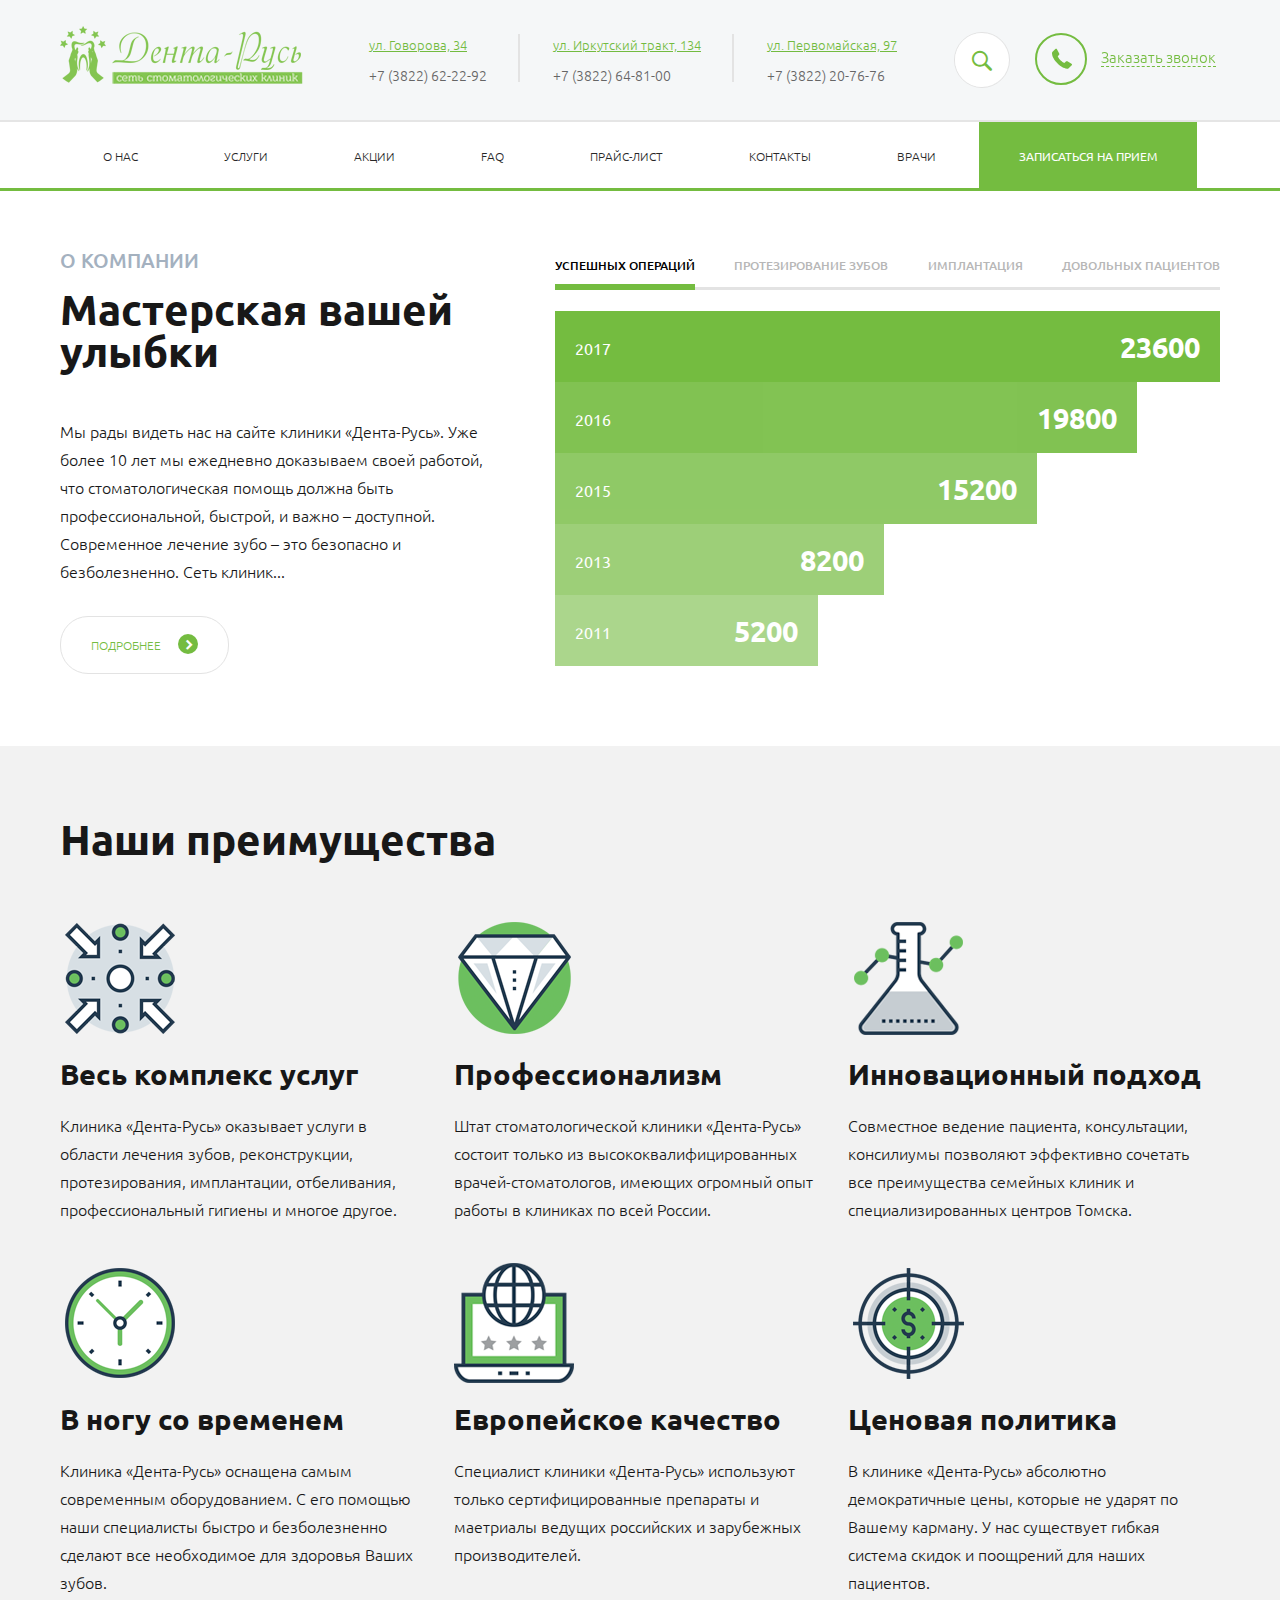
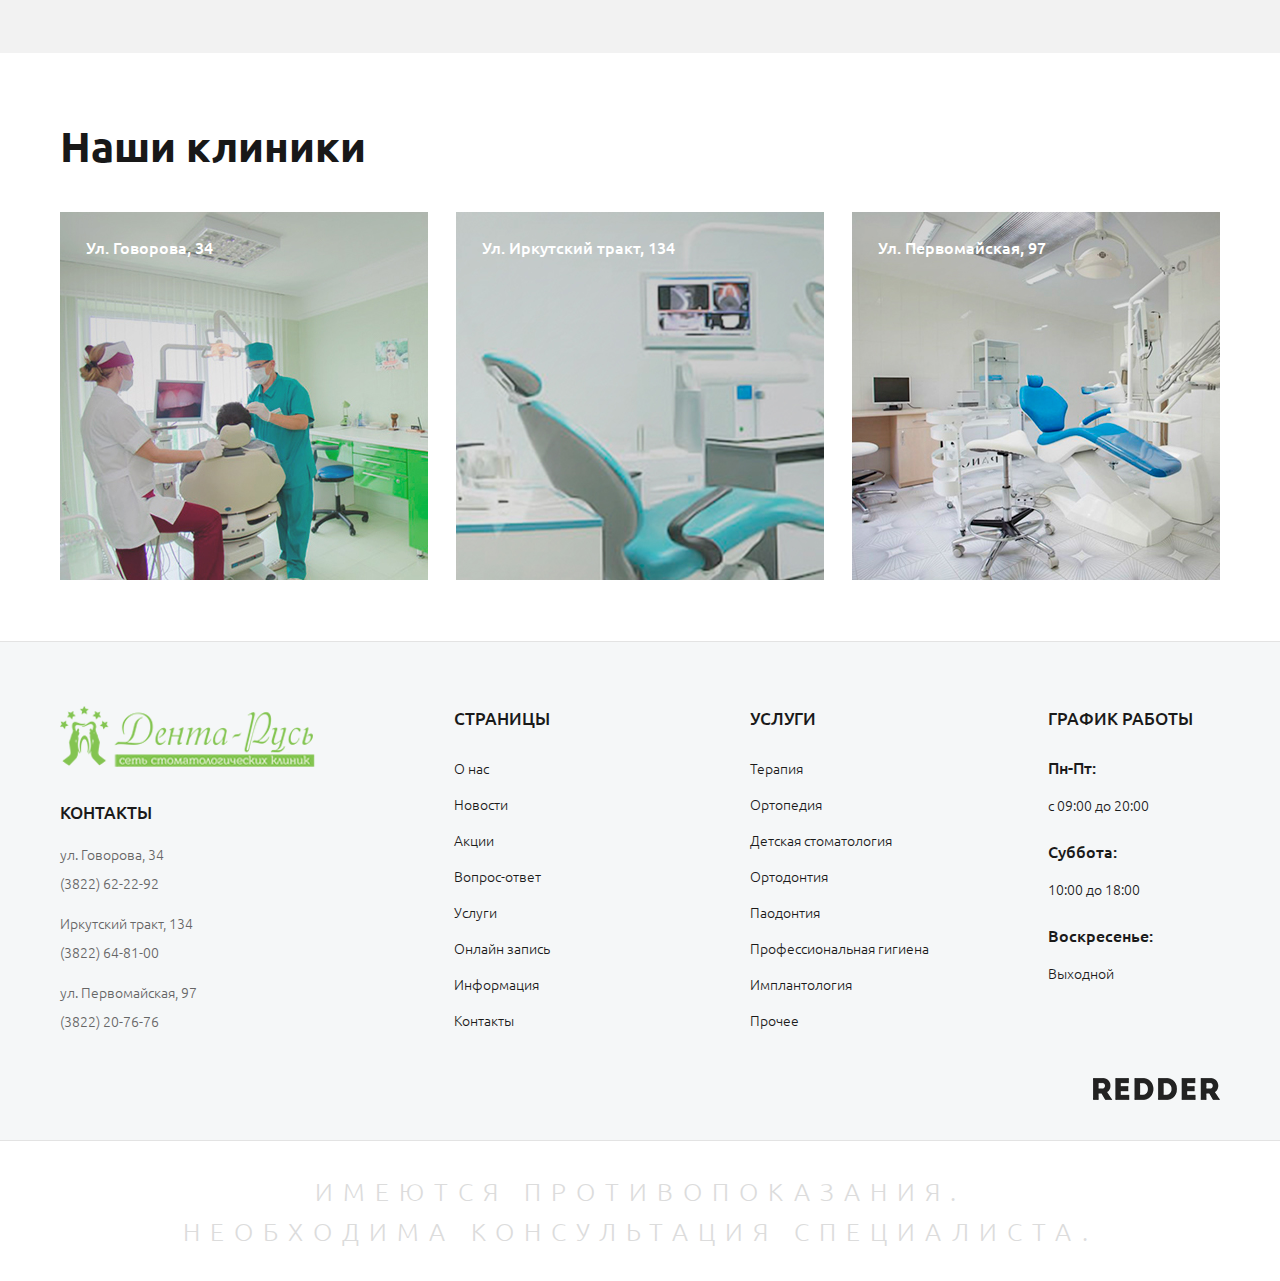
==== commit f16962bf: "no message" ====
--- a/about.html
+++ b/about.html
@@ -173,7 +173,7 @@
 						<div class="p_about_b_about_stats right">
 							<div class="p_about_b_about_stats_menu">
 								<ul>
-									<li class="p_about_b_about_stats_menu_item" data-aboutid="1" data-stats="18200,18100,15200,8200,5200" ><span>Успешных операций</span></li>
+									<li class="p_about_b_about_stats_menu_item" data-aboutid="1" data-stats="23600,19800,15200,8200,5200" ><span>Успешных операций</span></li>
 									<li class="p_about_b_about_stats_menu_item" data-aboutid="2" data-stats="5000,3000,6000,1000,300"><span>Протезирование зубов</span></li>
 									<li class="p_about_b_about_stats_menu_item" data-aboutid="3" data-stats="2000,3000,4500,6000,2300"><span>Имплантация</span></li>
 									<li class="p_about_b_about_stats_menu_item" data-aboutid="4" data-stats="9000,600,1000,5000,1000"><span>Довольных пациентов</span></li>
--- a/css/layout.css
+++ b/css/layout.css
@@ -71,10 +71,10 @@
 	text-align: center;
 	font-family: 'Ubuntu';
 	font-size: 16px;
-	line-height: 24px;
+	line-height: 28px;
 	overflow-x: hidden;
 	-webkit-text-size-adjust: none;
-	color: #ffffff;
+	color: #1f1f1f;
 }
 body {
 	background-position: 50% 0;
@@ -118,6 +118,30 @@
   -webkit-font-smoothing: antialiased;
   -moz-osx-font-smoothing: grayscale;
 }
+div.modern-page-navigation{
+	text-align: left;
+}
+a.modern-page-previous,
+a.modern-page-next{
+	display: none;
+}
+div.modern-page-navigation a{
+	border: 0px;
+	text-decoration: underline;
+}
+div.modern-page-navigation span.modern-page-first{
+	margin-left: 10px;
+}
+div.modern-page-navigation a:hover{
+	text-decoration: none;
+}
+span.modern-page-current{
+	border: 0px;
+	background-color: #74bc40;
+	padding: 10px 15px !important;
+	color: #FFF;
+}
+
 .ps-lines{
 
 }
@@ -208,8 +232,14 @@
 	line-height: 57px;
 	cursor: pointer;
 	z-index: 200;
-
-	transition: all ease 200ms;
+	transition: color ease 200ms;
+	-o-transition: color ease 200ms;
+	-moz-transition: color ease 200ms;
+	-webkit-transition: color ease 200ms;
+	transition: background-color ease 200ms;
+	-o-transition: background-color ease 200ms;
+	-moz-transition: background-color ease 200ms;
+	-webkit-transition: background-color ease 200ms;
 }
 .b-btn:hover {
 	background-color: #74bc40 !important;
@@ -307,6 +337,9 @@
 .show {
 	opacity: 1 !important;
 	transition: opacity 0.25s ease;
+	-o-transition: opacity 0.25s ease;
+	-moz-transition: opacity 0.25s ease;
+	-webkit-transition: opacity 0.25s ease;
 }
 .mobile {
 	display: none;
@@ -327,7 +360,7 @@
 	background-color: rgba(24,182,0,0.4);
 }
 .main-content_top_h1 {
-	margin-top: 30px;
+	padding-top: 42px;
 	margin-bottom: 54px;
 	text-align: left;
 }
@@ -345,6 +378,8 @@
 		color: #181818;
 	}
 .background-block {
+	top: 0px;
+	left: 0px;
 	background-position: 50% 0;
 	background-image: url('../i/slide-blur-01.jpg');
 	background-size: 100%;
@@ -391,6 +426,9 @@
 				.filials {
 				margin-top: 3px;
 				transition: opacity 0.25s ease;
+				-o-transition: opacity 0.25s ease;
+				-moz-transition: opacity 0.25s ease;
+				-webkit-transition: opacity 0.25s ease;
 				}
 					.filial-addr {
 						font-family: "Ubuntu-Light";
@@ -458,6 +496,9 @@
 					right: 210px;
 					top: 6px;
 					transition: width 0.4s ease;
+					-o-transition: width 0.4s ease;
+					-moz-transition: width 0.4s ease;
+					-webkit-transition: width 0.4s ease;
 					cursor: pointer;
 				}
 						.header .b-block .search.maxopacity { 
@@ -492,9 +533,9 @@
 									width: 100%;
 								}							
 								.search .open .search-text {
-									font-size: 20px;
+									font-size: 16px;
 									line-height: 50px;
-									color: #656565;
+									color: rgb(56,56,56);
 									border-style: none;
 									margin-left: 0;
 									display: inline-block;
@@ -594,16 +635,26 @@
 							box-sizing: border-box;
 							background-color: #ffffff;
 							height: 66px;
-							padding: 27px 45px 0;
+							padding: 27px 43px 0;
 							/* margin-right: -1px; */
 							line-height: 14px;
+							-webkit-transition: color 150ms ease-out;
+							   -moz-transition: color 150ms ease-out;
+							    -ms-transition: color 150ms ease-out;
+							   	 -o-transition: color 150ms ease-out;
+									transition: color 150ms ease-out;
 						}
 						.main-menu li:hover>a {
 							background-color: #74bc40;
 							color: #ffffff;
-							transition: all 200ms ease;
-							-moz-transition:all 200ms ease;
-							-webkit-transition:all 200ms ease;								
+							transition: color 200ms ease;
+							-o-transition: color 200ms ease;
+							-moz-transition:color 200ms ease;
+							-webkit-transition:color 200ms ease;
+							transition: background-color 200ms ease;
+							-o-transition: background-color 200ms ease;
+							-moz-transition:background-color 200ms ease;
+							-webkit-transition:background-color 200ms ease;															
 						}
 						.main-menu .header_dropdown_menu {
 							position: absolute;
@@ -611,6 +662,11 @@
 							opacity: 0;
 							top: 66px;
 							z-index: 99;
+							-webkit-transition: opacity 300ms ease-out;
+							   -moz-transition: opacity 300ms ease-out;
+							    -ms-transition: opacity 300ms ease-out;
+							   	 -o-transition: opacity 300ms ease-out;
+									transition: opacity 300ms ease-out;
 						}
 						.main-menu .header_dropdown_menu ul {
 							float: initial;
@@ -624,7 +680,7 @@
 							text-align: left;
 							width: 100%;
 							padding: 27px 25px 0;
-							background-color: rgba(255,255,255,0.88);
+							background-color: rgba(255,255,255);
 							white-space: nowrap;
 						}
 						.main-menu .header_dropdown_menu li:hover a {
@@ -636,9 +692,10 @@
 							opacity: 1;
 							visibility: visible;
 							box-shadow: 0px 6px 25px rgba(0,0,0,0.3);
-							transition: all 200ms ease;
-							-moz-transition:all 200ms ease;
-							-webkit-transition:all 200ms ease;
+							transition: opacity 200ms ease;
+							-o-transition: opacity 200ms ease;
+							-moz-transition:opacity 200ms ease;
+							-webkit-transition:opacity 200ms ease;
 						}
 			.zapis-na-priem	{
 				width: auto;
@@ -649,18 +706,23 @@
 					color: #ffffff;
 					text-align: center;
 					/*margin: 0 auto;*/
-					min-width: 66px;
-					width: 217px;
-					max-width: 217px;
+					min-width: 54px;
+					width: 218px;
+					max-width: 218px;
 					padding: 27px 0px 0px;
 				}
 				.b-block .zapis-na-priem a:hover {
 					background-color: #68ae36;
 				}
+.b-content{
+	padding-bottom: 70px;
+}
 .main-content {
 
 }
 	.major-slider {
+		height: 438px;
+    	overflow: hidden;
 	}
 		.main-content .b-wide-block{
 		}
@@ -779,11 +841,13 @@
 						display: inline-block;
 						margin-bottom: 20px;
 						font-size: 32px;
+						color: #FFF;
 					}
 					.front-slide p {
 						font-family: "Ubuntu-Light";
-						line-height: 30px;
+						line-height: 28px;
 						width: 440px;
+						color: #FFF;
 						margin-bottom: 36px;
 					}
 					.front-slide .b-btn:hover {
@@ -799,13 +863,12 @@
 				padding-top: 112px;
 			}
 				.about-align-cont {
-					
+					margin-bottom: 104px;
 				}
 					.left-slider {
 						height: 496px;
-						width: 742px;
+						width: 732px;
 						position: relative;
-						margin-bottom: 104px;
 					}
 						.left-slide {
 							background-size: cover;
@@ -830,21 +893,21 @@
 							position: absolute;
 							right: 46px;
 						}
-					.right-slider .slick-dots {
+					.left-slider .slick-dots {
 						z-index: 9999;
 						position: absolute;
 						bottom: 0;
-						left: -3px;
-						margin-bottom: -116px;
+						right: -120px;
+						margin-bottom: 0;
 						background-color: transparent;
 					}
-						.right-slider .slick-dots li{
+						.left-slider .slick-dots li{
 							width: 19px;
 							height: 19px;
 							font-size: 0px;
 							display: inline-block;
 						}
-							.right-slider .slick-dots li button {
+							.left-slider .slick-dots li button {
 								width: 18px;
 								height: 18px;
 								background-color: transparent;
@@ -852,7 +915,7 @@
 								font-size: 0px;
 								cursor: pointer;
 							}
-							.right-slider .slick-dots li button:after {
+							.left-slider .slick-dots li button:after {
 								display: inline-block;
 								content: ".";
 								width: 8px;
@@ -863,13 +926,13 @@
 								border: none;
 								margin-top: 0px;
 							}
-							.right-slider .slick-dots li:hover button:after {
+							.left-slider .slick-dots li:hover button:after {
 								background-color: #989898;
 							}
-							.right-slider .slick-dots .slick-active button:after{
+							.left-slider .slick-dots .slick-active button:after{
 								background-color: #74bc40; 
 							}
-							.right-slider .slick-dots .slick-active button:hover:after{
+							.left-slider .slick-dots .slick-active button:hover:after{
 								background-color: #74bc40; 
 							}							
 					.right-slider .b-btn-prev { 
@@ -880,7 +943,7 @@
 					}
 					.right-slider {
 						margin-left: 48px;
-						width: 370px;
+						width: 380px;
 						text-align: left;
 						margin-top: 0;
 					}
@@ -898,16 +961,16 @@
 						}
 						.about-text-slide h2 {
 							font-family: "Ubuntu-Bold";
-							font-size: 42px;
+							font-size: 41px;
 							line-height: 46px;
 							color: #181818;
 							margin-top: 10px;
-							margin-bottom: 39px;
+							margin-bottom: 30px;
 						}
 						.about-text-slide p {
 							font-family: "Ubuntu-Light";
 							font-size: 16px;
-							line-height: 24px;
+							line-height: 28px;
 							color: #171717;
 							margin-bottom: 36px;
 						}
@@ -966,12 +1029,26 @@
 							vertical-align: middle;
 							background-color: transparent;
 							cursor:pointer;
-							transition: all 250ms ease;
+							transition: color 250ms ease;
+							-o-transition: color 250ms ease;
+							-moz-transition: color 250ms ease;
+							-webkit-transition: color 250ms ease;
+							transition: background-color 250ms ease;
+							-o-transition: background-color 250ms ease;
+							-moz-transition: background-color 250ms ease;
+							-webkit-transition: background-color 250ms ease;							
 						}
 						.services-menu li button:hover {
 							color: #74bc40;
 							background-color: rgba(255,255,255, 0.9);	
-							transition: all 250ms ease;											
+							transition: color 250ms ease;
+							-o-transition: color 250ms ease;
+							-moz-transition: color 250ms ease;
+							-webkit-transition: color 250ms ease;
+							transition: background-color 250ms ease;
+							-o-transition: background-color 250ms ease;
+							-moz-transition: background-color 250ms ease;
+							-webkit-transition: background-color 250ms ease;										
 						}
 						.services-menu li button:active {
 							color: #ffffff;
@@ -980,11 +1057,21 @@
 						#services_menu .active {
 							color: #ffffff !important;
 							background-color: rgba(113,113,113, 0.5)!important;
-							transition: all 250ms ease;								
+							transition: color 250ms ease;
+							-o-transition: color 250ms ease;
+							-moz-transition: color 250ms ease;
+							-webkit-transition: color 250ms ease;
+							transition: background-color 250ms ease;
+							-o-transition: background-color 250ms ease;
+							-moz-transition: background-color 250ms ease;
+							-webkit-transition: background-color 250ms ease;							
 						}		
 						#services_menu .active:hover{
 							background-color: rgba(113,113,113, 0.8)!important;
-							transition: all 250ms ease;						
+							transition: background-color 250ms ease;
+							-o-transition: background-color 250ms ease;
+							-moz-transition: background-color 250ms ease;
+							-webkit-transition: background-color 250ms ease;					
 						}												
 				.services-texts {
 					/* width: 450px; */
@@ -1102,7 +1189,6 @@
 					.review-single {
 						background-color: #fafafa;
 						width: 519px;
-						height: auto;
 						margin-top: 18px;
 						margin-left: 80px;
 						margin-right: 0px; 
@@ -1282,6 +1368,9 @@
 			}
 			.gov, .irk, .perv {
 				transition: opacity 0.5s ease;
+				-o-transition: opacity 0.5s ease;
+				-moz-transition: opacity 0.5s ease;
+				-webkit-transition: opacity 0.5s ease;
 			}
 			.map-cont-close {
 				height: 24px;
@@ -1368,7 +1457,14 @@
 								font-size: 14px;
 								line-height: 35px;
 								color: #202020;						
-							}						
+							}	
+							.fancybox-close-small:focus:after{
+								outline: none;
+							}	
+							.fancybox-close-small{
+								right: 10px;
+								top: 10px;
+							}				
 						.map-cont-shedule {
 							font-family: "Ubuntu-Medium";
 							font-size: 14px;
@@ -1497,16 +1593,15 @@
 				position: absolute;
 				right: 0;
 				bottom: 40px;
-				background-position: 50% 50%;
-				background-image: url("../i/copyright-redder.png");
-				background-size: cover;
-				height: 16px;
-				width: 93px;
 			}
 				.footer-copyright a {
+					background-position: 50% 50%;
+					background-image: url("../i/logo-redder.png");
+					background-repeat: no-repeat;
+					background-size: 127px;
+					height: 22px;
 					display: block;
-					height: 16px;
-					width: 93px;					
+					width: 127px;				
 				}
 		.footer-sub {
 		}
@@ -1516,9 +1611,10 @@
 			line-height: 40px;
 			color: #dcdcdc;
 			letter-spacing: 10px;
+			margin-top: 0;
+			box-sizing: border-box;
 			padding: 30px 0;
 			text-transform: uppercase;
-			box-sizing: border-box;
 			}
 /*Адаптировал под таблеты*/
 
@@ -1565,9 +1661,14 @@
 							width: 267px;
 							cursor: pointer;
 							vertical-align: bottom;
-							transition: all 200ms ease;
-							-moz-transition:all 200ms ease;
-							-webkit-transition:all 200ms ease;
+							transition: color 200ms ease;
+							-o-transition: color 200ms ease;
+							-moz-transition:color 200ms ease;
+							-webkit-transition:color 200ms ease;
+							transition: background-color 200ms ease;
+							-o-transition: background-color 200ms ease;
+							-moz-transition:background-color 200ms ease;
+							-webkit-transition:background-color 200ms ease;							
 						}
 						.p_services_menu_item a:hover span {
 							color: #74bc40;
@@ -1605,14 +1706,7 @@
 							text-decoration: initial;
 						}
 				.p_services_menu_info_container {
-					
-					/* width: 1560px; */
-					/*overflow: hidden; */
-					/* float: left; */
-					visibility: hidden;
-					transition: all 300ms ease;
-					-moz-transition:all 300ms ease;
-					-webkit-transition:all 300ms ease;					
+					visibility: hidden;				
 				}
 				.p_services_menu .p_services_menu_info_container {
 					display: inline-block;				
@@ -1625,9 +1719,10 @@
 					background-position: 50% 50%;
 					background-size: cover;
 					background-repeat: no-repeat;
-					transition: all 300ms ease;
-					-moz-transition:all 300ms ease;
-					-webkit-transition:all 300ms ease;					
+					transition: min-height 300ms ease;
+					-o-transition: min-height 300ms ease;
+					-moz-transition:min-height 300ms ease;
+					-webkit-transition:min-height 300ms ease;					
 					width: 1560px;
 					min-height: 0px;
 					height: 0px;
@@ -1639,10 +1734,7 @@
 					min-height: 537px;
 					height: initial;
 					margin-bottom: 0px;
-					visibility: visible;
-					transition: all 300ms ease;
-					-moz-transition:all 300ms ease;
-					-webkit-transition:all 300ms ease;					
+					visibility: visible;				
 				}
 				.p_services_menu .slick-dots {
 					display: none !important;
@@ -1675,9 +1767,10 @@
 				}
 				.p_services_menu_info_triangle_im {
 					/* position: absolute; */
-					transition: all 300ms ease;
-					-moz-transition:all 300ms ease;
-					-webkit-transition:all 300ms ease;					
+					transition: margin-left 300ms ease;
+					-o-transition: margin-left 300ms ease;
+					-moz-transition:margin-left 300ms ease;
+					-webkit-transition:margin-left 300ms ease;					
 					margin-left: -933px;
 					height: 31px;
 					width: 2500px;
@@ -1726,7 +1819,7 @@
 						font-family: "Ubuntu-Light";
 						color: #171717;
 						margin-bottom: 38px;
-						line-height: 24px;
+						line-height: 28px;
 					}
 					.p_services_menu_info_urls {
 						display: inline-block;
@@ -1773,7 +1866,7 @@
 			}
 				.p_doctors_menu_item {
 					display: inline-block;
-					height: auto;
+					height: 365px;
 					width: 365px;
 					margin-right: 32px;
 					background-position: 50% 50%;
@@ -1785,11 +1878,6 @@
 					margin-bottom: 6px;
 					position: relative;
 				}
-				.p_doctors_menu_item img {
-					width: 100%;
-					height: auto;
-					display: inherit;
-				}
 				.p_doctors_menu_item:nth-child(4n-1) {
 					margin-right: 0px;
 				}		
@@ -1799,16 +1887,13 @@
 						top: 271px;
 						background-color: rgba(116,188,64,0.9);
 						transition: all 300ms ease;
+						-o-transition: all 300ms ease;
 						-moz-transition:all 300ms ease;
 						-webkit-transition:all 300ms ease;
 						box-sizing: border-box;
 						position: absolute;
 					}
 					.p_doctors_menu_item:hover 	.p_doctors_menu_vcard {
-						
-						transition: all 300ms ease;
-						-moz-transition:all 300ms ease;
-						-webkit-transition:all 300ms ease;
 					}									
 						.p_doctors_menu_vcard h5{
 							text-transform: uppercase;
@@ -2005,8 +2090,8 @@
 
 				}
 					.p_about_b_about_text {
-						width: 390px;
-						padding: 12px 0 72px 0;
+						width: 430px;
+						padding: 0px 0 72px 0;
 					}				
 						.p_about .main-content_top_h1 {
 							margin-bottom: 45px;
@@ -2021,7 +2106,6 @@
 								padding-right: 30px;
 							}
 					.p_about_b_about_stats {
-						height: 100px;
 						width: 665px;
 						padding: 65px 0px;
 						color: #252525;
@@ -2049,7 +2133,8 @@
 								.p_about_b_about_stats_menu .active {
 									color: #000000;
 									height: 28px;
-									border-bottom: 3px solid #74bc40;									
+									margin-bottom: -3px;
+									border-bottom: 6px solid #74bc40;
 								}					        				
 								.p_about_b_about_stats_menu_item {
 									display: inline-block;
@@ -2072,7 +2157,8 @@
 								.p_about_b_about_stats_menu_item:hover {
 									color: #000000;
 									height: 28px;
-									border-bottom: 3px solid #74bc40;
+									margin-bottom: -3px;
+									border-bottom: 6px solid #74bc40;
 								}	
 									.p_about_b_about_stats_menu_item span {
 										line-height: 20px;
@@ -2390,7 +2476,7 @@
 	}
 	.b-text p {
 		font-size: 16px;
-		line-height: 24px;
+		line-height: 28px;
 		color: #171717;
 		margin-bottom: 44px;
 	}
@@ -2512,8 +2598,8 @@
 	}			
 /*b-text*/
 /*reviews page*/
-.p_reviews {
-	padding-bottom: 50px;
+.p_reviews-block{
+	/*padding-bottom: 50px;*/
 }
 	.p_reviews-single {
 		background-color: #fafafa;
@@ -2622,6 +2708,7 @@
 	background: none;
 	border: none;
 	border-bottom: 2px solid #ffffff;
+	border-radius: none;
 	width: 297px;
 	padding-top: 19px;
 	padding-bottom: 9px;
@@ -2629,8 +2716,12 @@
 	color: #ffffff;
 	font-family: "Ubuntu-Light";
 }
-.left input::-webkit-input-placeholder,
-.left textarea::-webkit-input-placeholder {
+input::-webkit-input-placeholder,
+textarea::-webkit-input-placeholder {
+	color: rgba(0,0,0, 0.4);
+}
+.b-popup input::-webkit-input-placeholder,
+.b-popup textarea::-webkit-input-placeholder {
 	color: rgba(255,255,255, 0.4);
 }
 
@@ -2662,6 +2753,7 @@
 	color: rgb(56,56,56);
 	margin-left: 30px;
 	border: none;
+	border-radius: none;
 	box-sizing: border-box;
 	padding-left: 35px;
 	margin-top: 20px;
@@ -2674,7 +2766,7 @@
 	width: 22px;
 	height: 22px;
 	font-size: 30px;
-	top: 53px;
+	top: 75px;
 	right: 1em;
 	z-index: 1;
 }
@@ -2726,7 +2818,7 @@
 	display: block;
 	position: relative;
 	cursor: pointer;
-	padding: 34px;
+	padding: 31px 34px;
 	white-space: nowrap;
 	overflow: hidden;
 	text-overflow: ellipsis;
@@ -2762,7 +2854,9 @@
 .cs-select.cs-active .cs-options {
 	visibility: visible;
 }
-
+.left-slider .slick-dots{
+		display: none !important;
+	}	
 .cs-select ul {
 	list-style: none;
 	margin: 0;
@@ -2808,7 +2902,6 @@
 	transform: scale3d(1.1,2.5,1.1);
 }
 .cs-skin-slide > span {
-	height: 1em;
 	-webkit-transition: text-indent 0.3s, opacity 0.3s;
 	transition: text-indent 0.3s, opacity 0.3s;
 }
@@ -2844,7 +2937,7 @@
 	width: 330px;
 }
 .time .cs-options li span {
-	padding: 1em !important;
+	padding: 0.5em 1em !important;
 }
 .cs-skin-slide .cs-options li {
 	opacity: 0;
@@ -2923,7 +3016,7 @@
 	content: '';
 }
 .time .cs-options li:first-child span {
-	padding: 1em 29px !important;
+	padding: 0.5em 29px !important;
 }
 .right label {
 	margin-left: 29px;
@@ -2949,7 +3042,7 @@
 }
 .b-popup button {
 	float: right;
-	margin-top: 18px;
+	margin-top: 46px;
 	width: 206px;
 	height: 90px;
 	background: none;
@@ -3009,10 +3102,10 @@
 	height: 3em;
 	z-index: 60;
 	border-radius: 50%;
-	-webkit-transition: all 0.5s cubic-bezier(.65,.05,.36,1);
-	-moz-transition: all 0.5s cubic-bezier(.65,.05,.36,1);
-	-o-transition: all 0.5s cubic-bezier(.65,.05,.36,1);
-	transition: all 0.5s cubic-bezier(.65,.05,.36,1);
+	-webkit-transition: transform 0.5s ease-in-out;
+	-moz-transition: transform 0.5s ease-in-out;
+	-o-transition: transform 0.5s ease-in-out;
+	transition: transform 0.5s ease-in-out;
 	-webkit-backface-visibility: hidden;
 	backface-visibility: hidden;
 }
@@ -3096,6 +3189,7 @@
 .ui-datepicker {
 	border-radius: 0px !important;
 	width: 458px !important;
+	position: absolute !important;
 }
 .ui-icon {
 	background: none !important;
@@ -3119,6 +3213,107 @@
 	top: 2px;
 	right: 10px;
 }
+.b-popup {
+	-webkit-animation: view 0.3s ease-in-out forwards;
+	-moz-animation: view 0.3s ease-in-out forwards;
+	-ms-animation: view 0.3s ease-in-out forwards;
+	-o-animation: view 0.3s ease-in-out forwards;
+	animation: view 0.3s ease-in-out forwards;
+}
+@-webkit-keyframes view {
+	0% {
+		opacity: 0;
+	}
+	100% {
+		opacity: 1;
+	}
+}
+@-moz-keyframes view {
+	0% {
+		opacity: 0;
+	}
+	100% {
+		opacity: 1;
+	}
+}
+@-ms-keyframes view {
+	0% {
+		opacity: 0;
+	}
+	100% {
+		opacity: 1;
+	}
+}
+@-o-keyframes view {
+	0% {
+		opacity: 0;
+	}
+	100% {
+		opacity: 1;
+	}
+}
+@keyframes view {
+	0% {
+		opacity: 0;
+	}
+	100% {
+		opacity: 1;
+	}
+}
+.div-cal {
+	height: auto;
+	width: 465px;
+	position: absolute;
+	display: none;
+	top: 48px;
+	left: 30px;
+	z-index: 10000;
+}
+.open-cal {
+	display: block;
+}
+input.error {
+	border: none !important;
+	border-bottom: 1px solid #f00 !important;
+	box-shadow: 0px 1px 0px 0px #f00 !important;
+}
+.b-thanks {
+	color: #1f1f1f;
+	background-color: #ffffff;
+	width: auto !important;
+	text-align: center;
+}
+.b-thanks h3 {
+	font-size: 39px;
+	margin-bottom: 20px;
+}
+.b-thanks h4 {
+	font-family: "Ubuntu-Light";
+	font-size: 18px;
+	margin-bottom: 10px;
+}
+.b-orange-butt {
+	width: 100px;
+	height: 40px;
+	border: none;
+	font-family: "Ubuntu-Light";
+	font-size: 18px;
+}
+.b-orange-butt:hover {
+	background-color: #1f1f1f;
+	color: #ffffff;
+	cursor: pointer;
+}
+.date-div {
+	position: absolute;
+	width: 465px;
+	height: 90px;
+	top: 48px;
+	left: 30px;
+}
+.time-section label {
+	position: absolute;
+}
 .icon-icon-zoom:before {
   content: "\e913";
 }
@@ -3185,6 +3380,9 @@
 	.b-icon:before{
 		background-image: url('../i/sprite@2x.png');
 	}
+	.footer-copyright a {
+		background-image: url("../i/logo-redder@2x.png");		
+	}
 }	
 @media screen and (max-width: 1250px){
 	
--- a/css/layout-tablet.css
+++ b/css/layout-tablet.css
@@ -10,7 +10,7 @@
 	text-align: center;
 	font-family: 'Ubuntu';
 	font-size: 16px;
-	line-height: 24px;
+	line-height: 28px;
 	overflow-x: hidden;
 	-webkit-text-size-adjust: none;
 }
@@ -384,7 +384,7 @@
 							box-sizing: border-box;
 							float: left;
 							height: 66px;
-							padding: 26px 30px 0;
+							padding: 26px 28px 0;
 							line-height: 14px;
 						}
 						.main-menu a:hover {
@@ -404,6 +404,7 @@
 						}						
 			.zapis-na-priem	{
 				width: auto;
+				height: 69px;
 			}
 				.b-block .zapis-na-priem a {
 					display: inline-block;
@@ -613,14 +614,14 @@
 					.about-text-slide {
 						}
 						.about-text-slide h2 {
-							font-size: 42px;
-							line-height: 46px;
+							font-size: 39px;
+							line-height: 44px;
 							margin-top: 10px;
 							margin-bottom: 13px;
 						}
 						.about-text-slide p {
 							font-size: 16px;
-							line-height: 24px;
+							line-height: 28px;
 							margin-bottom: 22px;
 						}
 						.about-text-slide a {
@@ -1082,7 +1083,7 @@
 								font-size: 16px;
 								line-height: 40px;
 							}
-			.footer-copyright {
+			/*.footer-copyright {
 				position: absolute;
 				right: 0;
 				bottom: 40px;
@@ -1095,16 +1096,15 @@
 					display: block;
 					height: 16px;
 					width: 93px;					
-				}
+				}*/
 		.footer-sub {
-			height: 136px;
+
 		}
 			.footer-sub p {
 			font-family: "Ubuntu-Light";
 			font-size: 25px;
 			line-height: 40px;
 			letter-spacing: 10px;
-			margin-top: 29px;
 			}
 /*Адаптировал под таблеты*/
 
@@ -1244,7 +1244,7 @@
 					}
 					.p_services_menu_info_text p{
 						margin-bottom: 38px;
-						line-height: 24px;
+						line-height: 28px;
 					}
 					.p_services_menu_info_urls {
 						width: 500px;
@@ -1298,7 +1298,10 @@
 						}											
 						.p_doctors_menu_vcard p{
 							font-size: 16px;
-						}																															
+						}		
+	.left-slider .slick-dots{
+		display: none !important;
+	}																													
 	.footer .p_doctors_slider {
 	}
 	.p_doctors_slider {
@@ -1520,7 +1523,6 @@
 								padding-right: 30px;
 							}
 					.p_about_b_about_stats {
-						/* height: 100px; */
 						width: 550px;
 						padding: 65px 0px;
 					}
@@ -1539,18 +1541,16 @@
 					        }	
 								.p_about_b_about_stats_menu .active {
 									height: 28px;
-									border-bottom: 3px solid #74bc40;									
 								}					        				
 								.p_about_b_about_stats_menu_item {
 									cursor: pointer;
 									height: 28px;
 									border-bottom: 3px solid transparent;
 									line-height: normal;
-									zoom : 1;*/
+									zoom : 1;
 								}
 								.p_about_b_about_stats_menu_item:hover {
 									height: 28px;
-									border-bottom: 3px solid #74bc40;
 								}	
 									.p_about_b_about_stats_menu_item span {
 										line-height: 20px;
@@ -1639,8 +1639,8 @@
 					}					
 /*about page end*/
 /*reviews page*/
-.p_reviews {
-	padding-bottom: 50px;
+.p_reviews-block{
+	/*padding-bottom: 50px;*/
 }
 	.p_reviews-single {
 		width: 465px;
@@ -1724,12 +1724,26 @@
 }
 .b-popup button {
 	width: 165px;
+	margin-top: 42px;
 }
 .ui-datepicker {
 	width: 368px !important;
 }
 #b-popup-3 .left {
 	width: 620px;
+}
+.div-cal {
+	left: 0px;
+	width: 375px;
+	top: 44px;
+}
+.date-div {
+	width: 100%;
+	top: 44px;
+	left: 0px;
+}
+.cs-select > span {
+	padding: 34px;
 }
 @media (-webkit-min-device-pixel-ratio: 1.5) {
 	.b-icon:before{
--- a/css/layout-mobile.css
+++ b/css/layout-mobile.css
@@ -6,11 +6,8 @@
 	min-width: 100%;
 	text-align: center;
 	font-family: 'Ubuntu';
-	font-size: 16px;
-	line-height: 24px;
 	overflow-x: hidden;
 	-webkit-text-size-adjust: none;
-	color: #ffffff;
 }
 body {
 	background-position: 50% 0;
@@ -23,9 +20,13 @@
 	text-decoration: none;
 	color: #74bc40;
 }
-p, ul, table {
+p, ul {
 	font-family: "Ubuntu-Light";
 	display: block;
+	position: relative;
+}
+table {
+	font-family: "Ubuntu-Light";
 	position: relative;
 }
 li{
@@ -132,21 +133,22 @@
 	display: none !important;
 }
 .main-content_top_h1 {
-	margin-top: 30px;
-	margin-bottom: 30px;
+	padding-top: 35px;
+	margin-bottom: 35px;
 	text-align: left;
 }
 	.main-content_top_h1 h1 {
 		font-family: "Ubuntu-Medium";
-		font-size: 20px;
+		font-size: 16px;
 		line-height: 24px;
+		margin-bottom: 8px;
 		text-transform: uppercase;
 		color: #a4b1bf;
 	}
 	.main-content_top_h1 h2 {
 		font-family: "Ubuntu-Bold";
 		font-size: 30px;
-		line-height: 36px;
+		line-height: 35px;
 		color: #181818;
 	}
 .b-head {
@@ -157,7 +159,7 @@
 			.header {
 				width: 100%;
 				height: auto;
-				padding: 20px 5% 20px;
+				padding: 20px 0px 20px;
 				box-sizing: border-box;
 			}
 				.logo {
@@ -315,33 +317,35 @@
 				display: none;
 			}
 			.main-menu {
-				height: 54px;
-				min-height: 54px;
+				height: auto;
+				min-height: auto;
+				border-bottom: 2px solid #73ab45;
 			}	
 			.main-menu a {
 				height: 60px;
 			}					
-			.b-head .main-menu .b-block>ul {
+			.b-head .main-menu .b-block ul {
 				display: none;
 			}
 			.main-menu .b-block {
 				margin: 0 0 0 5%;
 			}
 			.mobile-menu-button {
-				display: initial;
+				display: block;
 				min-width: 110px;
 				width: auto;
-				height: 54px;
 				cursor: pointer;
 				box-sizing: border-box;
-				padding: 16px 0 0 0px;
+				padding: 20px 0 14px;
 				text-align: left;
 			}		
 				.mobile-menu-button span {
 					font-family: "Ubuntu";
 					font-size: 16px;
+					margin-top: 3px;
 					text-transform: none;
 					color: #74bc40;
+					line-height: 16px;
 					display: inline-block;
 					position: absolute;
 				}
@@ -370,10 +374,11 @@
 				padding-left: 10px;
 			}
 			.mobile-menu h2 {
+				color: #FFF;
 				font-family: "Ubuntu-Bold";
 				font-size: 36px;
 				line-height: 40px;
-				margin: 20px 0 20px 10px;
+				margin: 30px 0 20px 10px;
 				text-align: left;
 			}
 			.visible {
@@ -388,14 +393,18 @@
 				position: relative;
 				text-align: right;
 				width: 92%;
+				margin: 20px 0 40px 10px;
+				float: none !important;
 			}
 			.mobile-menu-ul {
 				position: relative;
 				margin-bottom: 30px;
-				width: 98%;
+				width: calc(100% + 10px);
+				margin-left: -10px;
+				border-top: 1px solid rgba(255,255,255,0.2);
 			}
 			.mobile-menu-ul li {
-			margin-bottom: 3px;
+			margin-bottom: 0px;
 			position: relative;
 			}			
 			.filials li {
@@ -403,7 +412,8 @@
 				display: block;
 				float: initial !important;
 				cursor: pointer;
-				text-align: right;
+				text-align: left;
+				float: none !important;
 			}
 			.filials li:hover a {
 				text-decoration: none;
@@ -417,16 +427,17 @@
 					display: inline-block;
 					box-sizing: border-box;
 					padding: 10px;
+					padding-left: 20px;
 					height: auto;
 					width: 100%;
 					color: #ffffff;
-					border-bottom: 1px solid rgba(255,255,255,0.3);
+					border-bottom: 1px solid rgba(255,255,255,0.2);
 				}
 				.header_dropdown_menu {
 					position: initial;
 					background-color: #74bc40;
 					visibility: visible;
-					margin-top: 3px;
+					margin-top: 0px;
 					opacity: 1;
 					top: 0;
 					left: 100%;
@@ -457,9 +468,11 @@
 					text-align: center;
 					/*margin: 0 auto;*/
 					width: auto;
-					padding: 23px 15px 0px;
+					padding: 25px 30px 0px;
+					white-space: nowrap;
 					text-transform: none;
-					height: 54px;
+					max-width: 217px;
+					height: 63px;
 				}
 				.b-block .zapis-na-priem a:hover {
 				}
@@ -537,9 +550,10 @@
 			.about-company .b-wide-block .b-block {
 				padding-top: 3px;
 				padding-bottom: 40px;
+				margin: 0px;
 			}
 				.about-align-cont {
-					
+					margin-bottom: 0px;
 				}
 					.left-slider {
 						height: auto;
@@ -594,6 +608,7 @@
 						font-size: 18px;
 						margin-left: 5%;
 						margin-top: 0;
+						margin-bottom: 10px;
 					}
 					.about-text-slide {
 						/* width: auto; */
@@ -608,7 +623,7 @@
 						.about-text-slide p {
 							font-family: "Ubuntu-Light";
 							font-size: 16px;
-							line-height: 24px;
+							line-height: 28px;
 							margin-bottom: 28px;
 						}
 						.about-text-slide a {
@@ -623,7 +638,8 @@
 	}	
 		.services .b-wide-block {
 			height: auto;
-			background-image: url("../i/services-bgrnd.jpg");
+			background-image: none;
+			background-color: #fafafa;
 			background-position: 50% 50%;
 			background-size: cover;
 			background-repeat: no-repeat;
@@ -639,7 +655,7 @@
 				}
 				.services-menu li {
 					display: inline-block;
-					height: 70px;
+					height: 80px;
 					width: 48%;
 					min-width: 140px;
 					max-width: 400px;
@@ -651,7 +667,7 @@
 				}
 				.services-menu li:nth-child(1n) {
 					margin-right: 4%;
-					margin-bottom: 8px;
+					margin-bottom: 15px;
 				}
 				.services-menu li:nth-child(8) {
 					margin-right: 0px;
@@ -662,13 +678,13 @@
 						.services-menu li button {
 							font-family: "Ubuntu";
 							font-size: 16px;
-							padding: 7%;
+							padding: 3% 9%;
 							/* text-transform: uppercase; */
 							/*text-align: left;*/
 							display: table-cell;
 							width: 100%;
 							height: 100%;
-							line-height: 21px;
+							line-height: 24px;
 							vertical-align: middle;
 							cursor:pointer;
 							transition: all 250ms ease;
@@ -731,11 +747,10 @@
 						background-repeat: no-repeat;
 						opacity: 0;
 					}
-	.reviews {
-
-	}
+	.reviews {}
 		.reviews .b-wide-block {
 			padding: 30px 0 40px;
+			background-color: #FFF;
 		}
 			.reviews .b-wide-block .b-block {
 				width: 90%;
@@ -825,6 +840,7 @@
 						.review-single-text p {
 							overflow: hidden;
 							max-height: 145px;
+							margin-bottom: 10px;
 						}
 					.review-slide-block  .b-btn-prev {
 						position: absolute;
@@ -887,7 +903,7 @@
 							display: table;
 							width: 100%;
 							margin-top: 0px;
-							margin-bottom: 10px;
+							margin-bottom: 20px;
 						}
 							.review-single-full .review-single-phot {
 								background-position: 50% 50%;
@@ -901,9 +917,10 @@
 							}
 							.review-single-full .review-single-name {
 								display: inline-block;
-								padding: 27px 0 27px 8%;
+								padding: 27px 0 27px 1%;
 								text-align: left;
 								white-space: nowrap;
+								margin-top: 0px;
 							}	
 							.review-single-full .review-single-text {
 								padding: 0px;
@@ -1055,7 +1072,7 @@
 			}
 				.footer-cont .b-block {
 				height: auto;
-				padding: 30px 0 40px;
+				padding: 30px 0 60px;
 				margin: 0 5%;
 				}
 					.footer-columns {
@@ -1084,6 +1101,7 @@
 						.footer-logconts {
 							width: auto;
 							margin-right: 6%; /*140px*/
+							float: right !important;
 						}
 							.footer-logo {
 							margin-bottom: 26px;
@@ -1139,14 +1157,13 @@
 			.footer-copyright {
 				position: absolute;
 				right: 0;
-				bottom: 20px;
-				background-position: 50% 50%;
-				background-image: url("../i/copyright-Redder.png");
-				background-size: cover;
-				height: 16px;
-				width: 93px;
+				bottom: 30px;
+				display: block;
 			}
 				.footer-copyright a {
+					background-image: url("../i/logo-redder-mobile.png");
+					background-position: 50% 50%;
+					background-size: 93px;
 					display: block;
 					height: 16px;
 					width: 93px;
@@ -1158,16 +1175,16 @@
 			font-family: "Ubuntu-Light";
 			font-size: 14px;
 			line-height: 20px;
-			letter-spacing: 4px;
-			margin-top: 20px;
+			letter-spacing: 2px;
+			padding-top: 20px;
 			padding-bottom: 20px;
 			text-transform: uppercase;
 			}
 .name, .phone {
-	margin-left: 10%;
+	margin-left: 5%;
 	display: block;
-	width: 80%;
-	margin-bottom: 20px;
+	width: 90%;
+	margin-bottom: 29px;
 }
 .left input{
 	width: 100%;
@@ -1185,62 +1202,207 @@
 	width: auto;
 }
 div.cs-skin-slide {
-	width: 80%;
+	width: 90%;
 }
 div.cs-select {
 	margin: 0 auto;
 	margin-top: 19px;
 	margin-bottom: 29px;
-	margin-left: 10%;
+	margin-left: 5%;
 }
 div.cs-skin-slide::before {
 	width: 100%;
 }
 .date-inp {
-	width: 80%;
-	margin-left: 10%;
+	width: 90%;
+	margin-left: 5%;
 }
 .right input {
 	margin-left: 0px;
 	width: 100%;
 }
 .right label {
-	margin-left: 10%;
+	margin-left: 5%;
 }
 .b-popup button {
 	float: none;
-	margin-left: 10%;
-	width: 80%;
+	margin-left: 5%;
+	width: 90%;
 	margin-top: 0px;
-	margin-bottom: 10px;
+	margin-bottom: 20px;
+	font-size: 18px;
+	height: 74px;
+}
+.b-popup h3 {
+	font-size: 29px;
+	line-height: 29px;
+	margin-bottom: 29px;
+	margin-left: 5%;
+	margin-top: 29px;
 }
 .time-section {
 	float: none;
 	width: 100%;
 }
 .right .time {
-	width: 80%;
+	width: 90%;
 }
 .time::before {
 	width: 100% !important;
 }
 .b-popup {
 	width: 100%;
-}
-.time.cs-active::before {
-	transform: scale3d(1.2,3,1.1);
+	font-size: 16px;
 }
 .cs-skin-slide.cs-active::before {
-	transform: scale3d(1.1,2.7,1.1);
-}
-.ui-datepicker {
-	width: auto !important;
+	transform: scale3d(1.05,2.5,1.1);
 }
 #b-popup-3 button {
 	margin-top: 0px;
 }
 .callback .morphing-btn-wrap {
-	min-width: 52px;
+	width: 52px !important;
+	overflow: hidden;
+}
+.b-block .zapis-na-priem .morphing-btn_circle {
+	width: 63px !important;
+}
+.cs-skin-slide > span {
+	height: 1.7em;
+}
+.cs-select > span::after, .cs-select .cs-selected span::after {
+	font-size: 18px;
+}
+.cs-skin-slide .cs-options li span {
+	padding: 0.8em 1em 0.8em 1em;
+	font-size: 16px;
+}
+div.cs-skin-slide {
+	font-size: 16px;
+}
+.date-inp .date-icon {
+	font-size: 18px;
+	top: 3.4em;
+}
+.left input {
+	font-size: 16px;
+}
+.right input {
+	height: 77px;
+	font-size: 16px;
+	padding-left: 25px;
+	margin-top: 10px;
+}
+.time .cs-options li:first-child span {
+	padding: 0.5em 22px !important;
+}
+.cs-select > span {
+	padding: 25px;
+}
+.date-icon::after {
+	font-size: 18px;
+}
+.time .cs-options {
+	width: 111%;
+	max-width: 250px;
+}
+div.cs-skin-slide::before {
+	height: 77px;
+}
+.morphing-close {
+	top: 23px;
+	right: 17px;
+}
+div.cs-select {
+	margin-top: 10px;
+}
+.b-popup {
+	animation: none;
+}
+.b-popup input.error {
+	border: none !important;
+	border-bottom: 1px solid #F00 !important;
+	box-shadow: none !important;
+}
+.div-cal {
+	width: 100%;
+	top: -170px;
+	left: 0px;
+}
+.ui-datepicker {
+	width: 100% !important;
+	box-sizing: border-box;
+}
+.b-thanks h3 {
+	font-size: 29px;
+}
+.b-thanks h4 {
+	font-size: 16px;
+}
+.b-orange-butt {
+	font-size: 16px;
+}
+.date-div {
+	width: 100%;
+	top: 38px;
+	left: 0px;
+	height: 77px;
+}
+.time-section label {
+	position: static;
+}
+.date-inp label {
+	margin-left: 0px;
+}
+@media screen and (min-width: 550px) and (max-width: 768px){
+	.name, .phone {
+		display: inline-block;
+		width: 42.5%;
+	}
+	.name {
+		margin-right: 0px;
+	}
+	.right section {
+		display: inline-block;
+		width: 50%;
+	}
+	.right label {
+		margin-left: 10%;
+	}
+	div.cs-select {
+		margin-left: 10%;
+	}
+	div.cs-skin-slide {
+		width: 85%;
+	}
+	.right .time-section {
+		float: left;
+	}
+	.right .time {
+		width: 85%;
+	}
+	.b-popup button {
+		width: 42.5%;
+		margin-top: 38px;
+		float: right;
+		margin-right: 5%;
+		margin-left: 0px;
+	}
+	.date-inp {
+		display: inline-block;
+		width: 42.5%;
+		margin-left: 2.5%;
+		vertical-align: top;
+	}
+	.date-inp label {
+		margin-left: 0px;
+	}
+	#b-popup-3 button {
+		float: none;
+		width: 90%;
+		margin-left: 5%;
+		margin-right: 0%;
+	}
 }
 /*slideout-menu*/
 body {
@@ -1345,8 +1507,7 @@
 								content: '';
 					        }	
 								.p_about_b_about_stats_menu .active {
-									height: 28px;
-									border-bottom: 3px solid #74bc40;									
+									height: 28px;							
 								}					        				
 								.p_about_b_about_stats_menu_item {
 									height: 28px;
@@ -1359,7 +1520,6 @@
 								}
 								.p_about_b_about_stats_menu_item:hover {
 									height: 28px;
-									border-bottom: 3px solid #74bc40;
 								}	
 									.p_about_b_about_stats_menu_item span {
 									}							
@@ -1466,9 +1626,8 @@
 					}
 /*about page end*/
 /*reviews page*/
-.p_reviews {
-	padding-bottom: 20px;
-	margin: 0 5%;
+.p_reviews-block{
+	/*padding-bottom: 20px;*/
 }
 	.p_reviews-single {
 		width: 100%;
@@ -1512,9 +1671,7 @@
 .b-wide-block {
 
 }
-	.b-block {
-
-	}
+	.b-block {margin: 0 5%;}
 		.p_doctors {
 			text-align: left;
 			padding-bottom: 50px;
@@ -1526,27 +1683,18 @@
 			}
 				.p_doctors_menu_item {
 					display: inherit;
-					width: 100%;
-					height: auto;
 					max-height: 365px;
 					max-width: 365px;
 					margin: 0 auto 30px;
 					float: none;
 					position: relative;
-				}
-					.p_doctors_menu_item img {
-						width: 100%;
-						height: auto;
-						display: inherit;
-					}	
+				}	
 					.p_doctors_menu_vcard {
 						width: 100%;
-						padding: 15px 15px 15px 15px;
-						top: initial;
+						padding: 24px 30px 26px 30px;
+						top: 271px;
 						box-sizing: border-box;
 						position: absolute;
-						bottom: 0px;
-						background-color: rgba(116,188,64,0.8);
 					}
 					.p_doctors_menu_item:hover 	.p_doctors_menu_vcard {
 						
@@ -1560,7 +1708,7 @@
 							text-transform: uppercase;
 							font-size: 16px;
 							line-height: 24px;
-							margin-bottom: 6px;
+							margin-bottom: 20px;						
 						}											
 						.p_doctors_menu_vcard p{
 							font-size: 16px;
@@ -1588,8 +1736,7 @@
 	}	
 		.p_doctors_slide {
 			position: relative;
-			width: 95%;
-			padding: 0;
+			width: 1560px;
 		}
 	.doct_info_show {
 		min-height: 600px;
@@ -1600,7 +1747,6 @@
 				position: absolute;
 				height: 31px;
 				width: 100%;
-				display: none;
 			}
 				.p_doctors_menu_info_triangle_im {
 					position: absolute;
@@ -1614,45 +1760,36 @@
 			}
 				.p_doctors_slide_img {
 					width: 100%;
-					height: auto;
-					position: relative;
-				}
-					.p_doctors_slide_img img {
-						width: 100%;
-					}
+					height: 596px;
+					position: absolute;
+				}
 				.p_doctors_slide_top .b-block {
-				height: auto;
-				width: 95%;
+				height: 596px;
 				/* padding-top: 100px; */
 				}
 					.p_doctors_slide_text {
-						padding-top: 30px;
-						width: 100%;
+						padding-top: 111px;
+						width: 665px;
 					}
 						.p_doctors_slide_text h4 {
-							line-height: 36px;
+							line-height: 24px;
 							font-size: 36px;
 							margin-bottom: 24px;
-							color: #171717;
 						}
 						.p_doctors_slide_text h5 {
 							font-size: 20px;
 							line-height: 20px;
 							text-transform: uppercase;
 							margin-bottom: 31px;
-							color: #171717;
 						}
 						.p_doctors_slide_text p {
-							margin-bottom: 30px;
+							margin-bottom: 50px;
 							font-size: 16px;
 							display: block;
-							width: 100%;
-							color: #171717;
+							width: 586px;
 						}
 						.p_doctors_slide_text a {
 							font-size: 12px;
-							margin-bottom: 38px;
-							border: 1px solid #b9b9b9;
 						}
 						.p_doctors_slide_btn {
 							padding-right: 25px;
@@ -1662,16 +1799,13 @@
 						right: 12px;
 						height: 29px;
 						width: 29px;
-						display: none;
 					}
 					.p_doctors_slide_close_btn:after {
 						font-size: 20px;
 						line-height: 30px;
 					}					
 			.p_doctors_slide_bott {
-				box-sizing: border-box;
-				padding: 30px 5% 30px;
-				color: #000000;
+				padding: 54px 0 34px;
 			}
 				.p_doctors_slide_bott h6 {
 					font-size: 18px;
@@ -1688,109 +1822,54 @@
 					}
 				.p_doctors_menu .slick-dots {
 					display: none !important;
-				}							
+				}		
+				.left-slider .slick-dots{
+					display: none !important;
+				}					
 /*doctors page*/
-/*practice page*/
-		.p_practice {
-			padding-bottom: 30px;
+/*Страница услуг*/
+.main-content {
+
+}
+	.b-wide-block {
+
+	}
+		.b-block {
+
+		}
+			.p_services {
 			margin: 0 5%;
-		}
-			.p_practice_menu {
-				color: #181815;
-				margin: 0 auto;
-				width: 100%;
-			}
-				.p_practice_menu_item {
-					display: block;
-					height: 256px;
-					width: 365px;
-					cursor: pointer;
-					float: none;
-					margin: 0 auto 30px;
-					position: relative;
-				}
-				.p_practice_menu_item:nth-child(4n-1) {
-					margin-right: 0px;
-				}		
-					.p_practice_menu_vcard {
-						width: 100%;
-						padding: 24px 30px 26px 30px;
-						bottom: 0;
-						box-sizing: border-box;
-						position: absolute;
-					}									
-						.p_practice_menu_vcard h5{
-							line-height: 26px;
-							color: #ffffff;
-						}																																					
-	.footer .p_practice_slider {
-		display: none;
-	}
-	.p_practice_slider {
-		color: #181815;
-		padding: 0;
-		width: 90%;
-	}
-	.p_practice_slider_cont {
-		min-height: 0px;
-		height: 0px;
-		width: 1560px;
-		margin-top: -6px;
-		margin-left: -200px;
-		margin-bottom: 30px;
-		display: inline-block;
-	}	
-		.p_practice_slide {
-			position: relative;
-			width: initial;
-			padding: 0 5%;
-		}
-	.pract_info_show {
-		min-height: 600px;
-		height: initial;
-		visibility: visible;
-	}					
-			.p_practice_menu_info_triangle {
-				position: absolute;
-				height: 31px;
-				width: 100%;
-				display: none;
-			}
-				.p_practice_menu_info_triangle_im {
-					position: absolute;
-					left: -579px;
-					height: 31px;
-					z-index: 10;
-					width: 2510px;
-					display: none;
-				}
-				.p_practice_menu .item_0 {
-					margin-left: -305px;
-				}
-				.p_practice_menu .item_1 {
-					margin-left: 95px;
-				}
-				.p_practice_menu .item_2 {
-					margin-left: 485px;
-				}					
-			.p_practice_slide .b-block{
-				padding: 40px 0 30px;
-			}
-			.p_practice_slide .map-cont-close {
-			top: 65px;
-			right: 20px;
-			display: none;
-			}
-				.p_practice_slide_img {
-					width: 100%;
-				}
-				.p_practice_slide_details {
-					width: 100%;
-				}
-				.p_practice_slide_executor {
-					width: 100%;
-				}
-				.p_practice_menu .slick-dots {
-					display: none !important;
-				}							
-/*practice page*/+			}				
+				.p_services_mobile_menu {
+				}
+					.p_services_mobile_menu .ui-state-active {
+						color: #ffffff !important                                                                  ;
+					}
+					.p_services_mobile_menu h3{
+					padding: 15px;
+					font-size: 20px;
+					font-family: "Ubuntu";
+					text-transform: uppercase;
+					}
+					.p_services_mobile_menu h3:before{
+					display: inline-block;
+					font-size: 40px;
+					}					
+					.p_services_mobile_menu div{
+					}
+					.p_services_mobile_menu a{
+					display: inherit;
+					}																	
+/*страница услуг*/
+@media screen and (max-width: 360px){
+	.b-block .zapis-na-priem a {
+		font-size: 16px;
+		padding: 25px 15px 24px;
+	}
+	.footer-sub p{
+		font-size: 14px;
+	}
+	.footer-columns h4{
+		font-size: 16px;
+	}
+}
